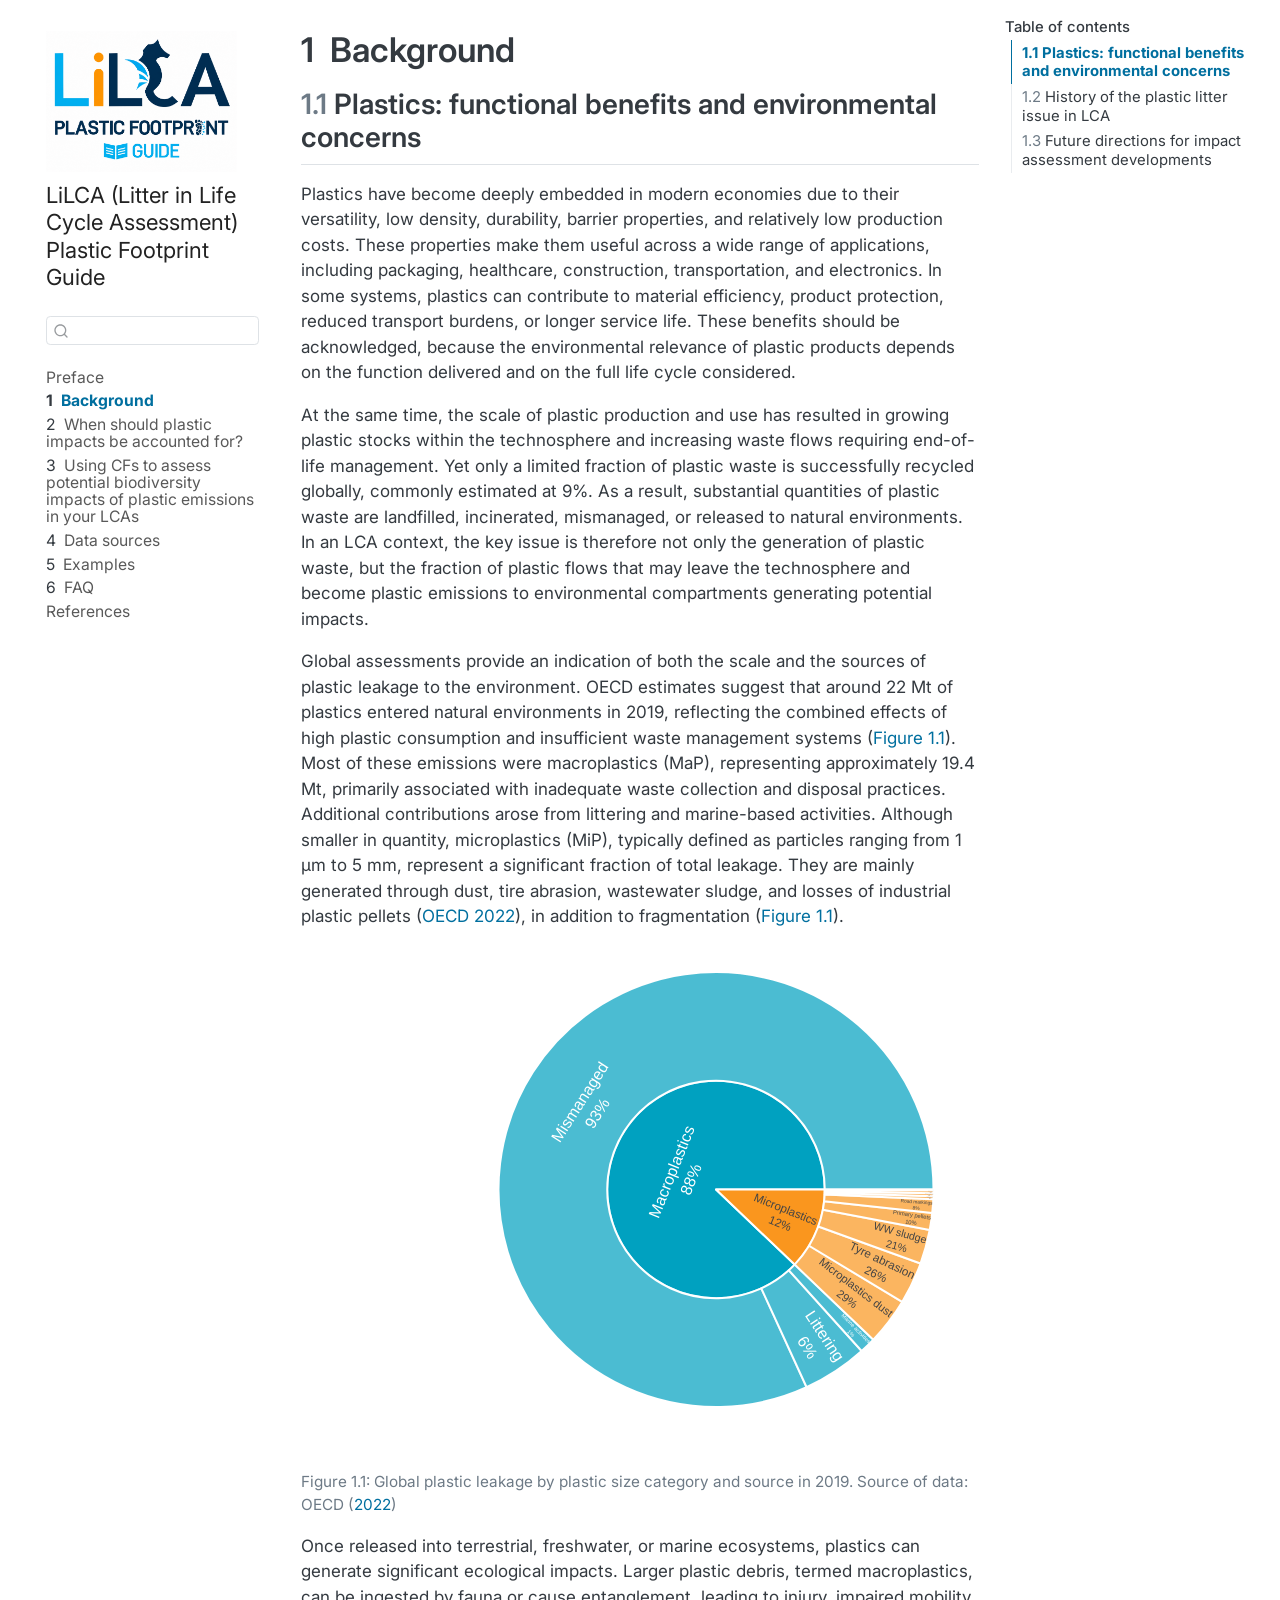
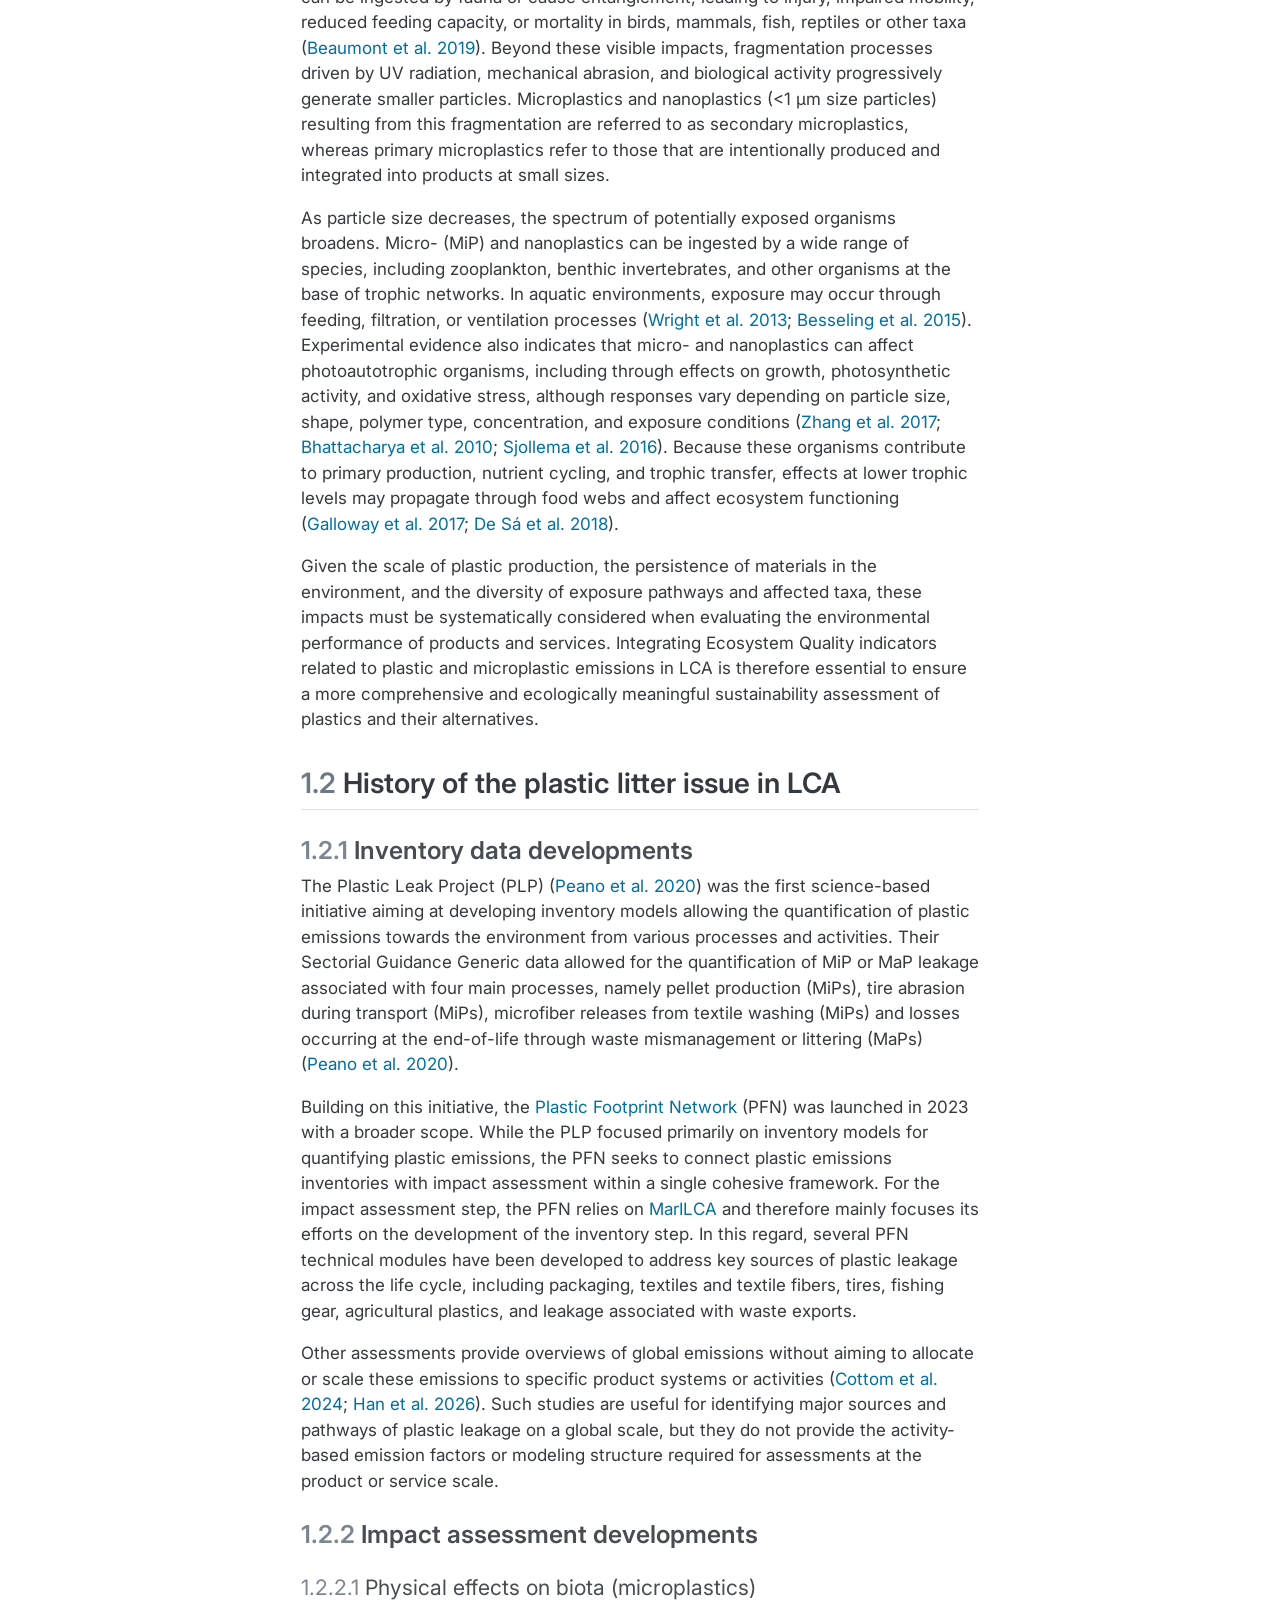
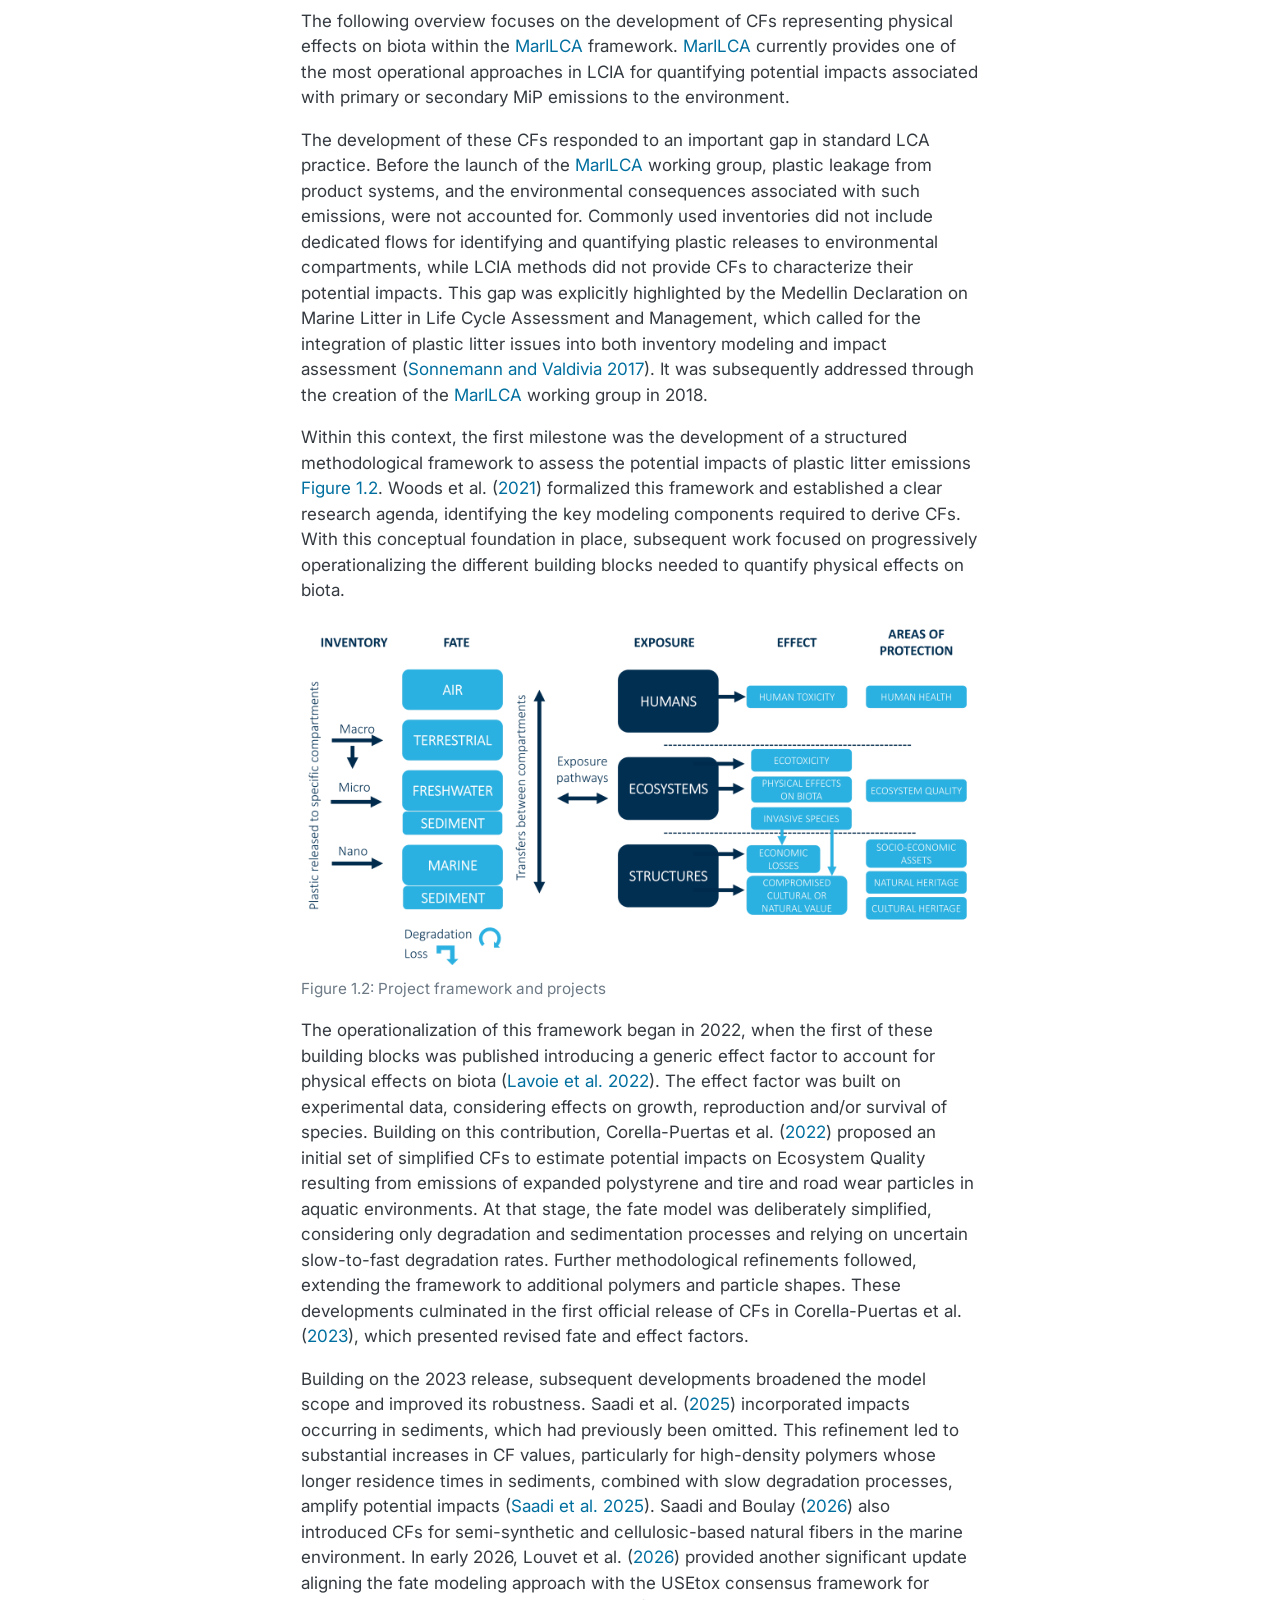
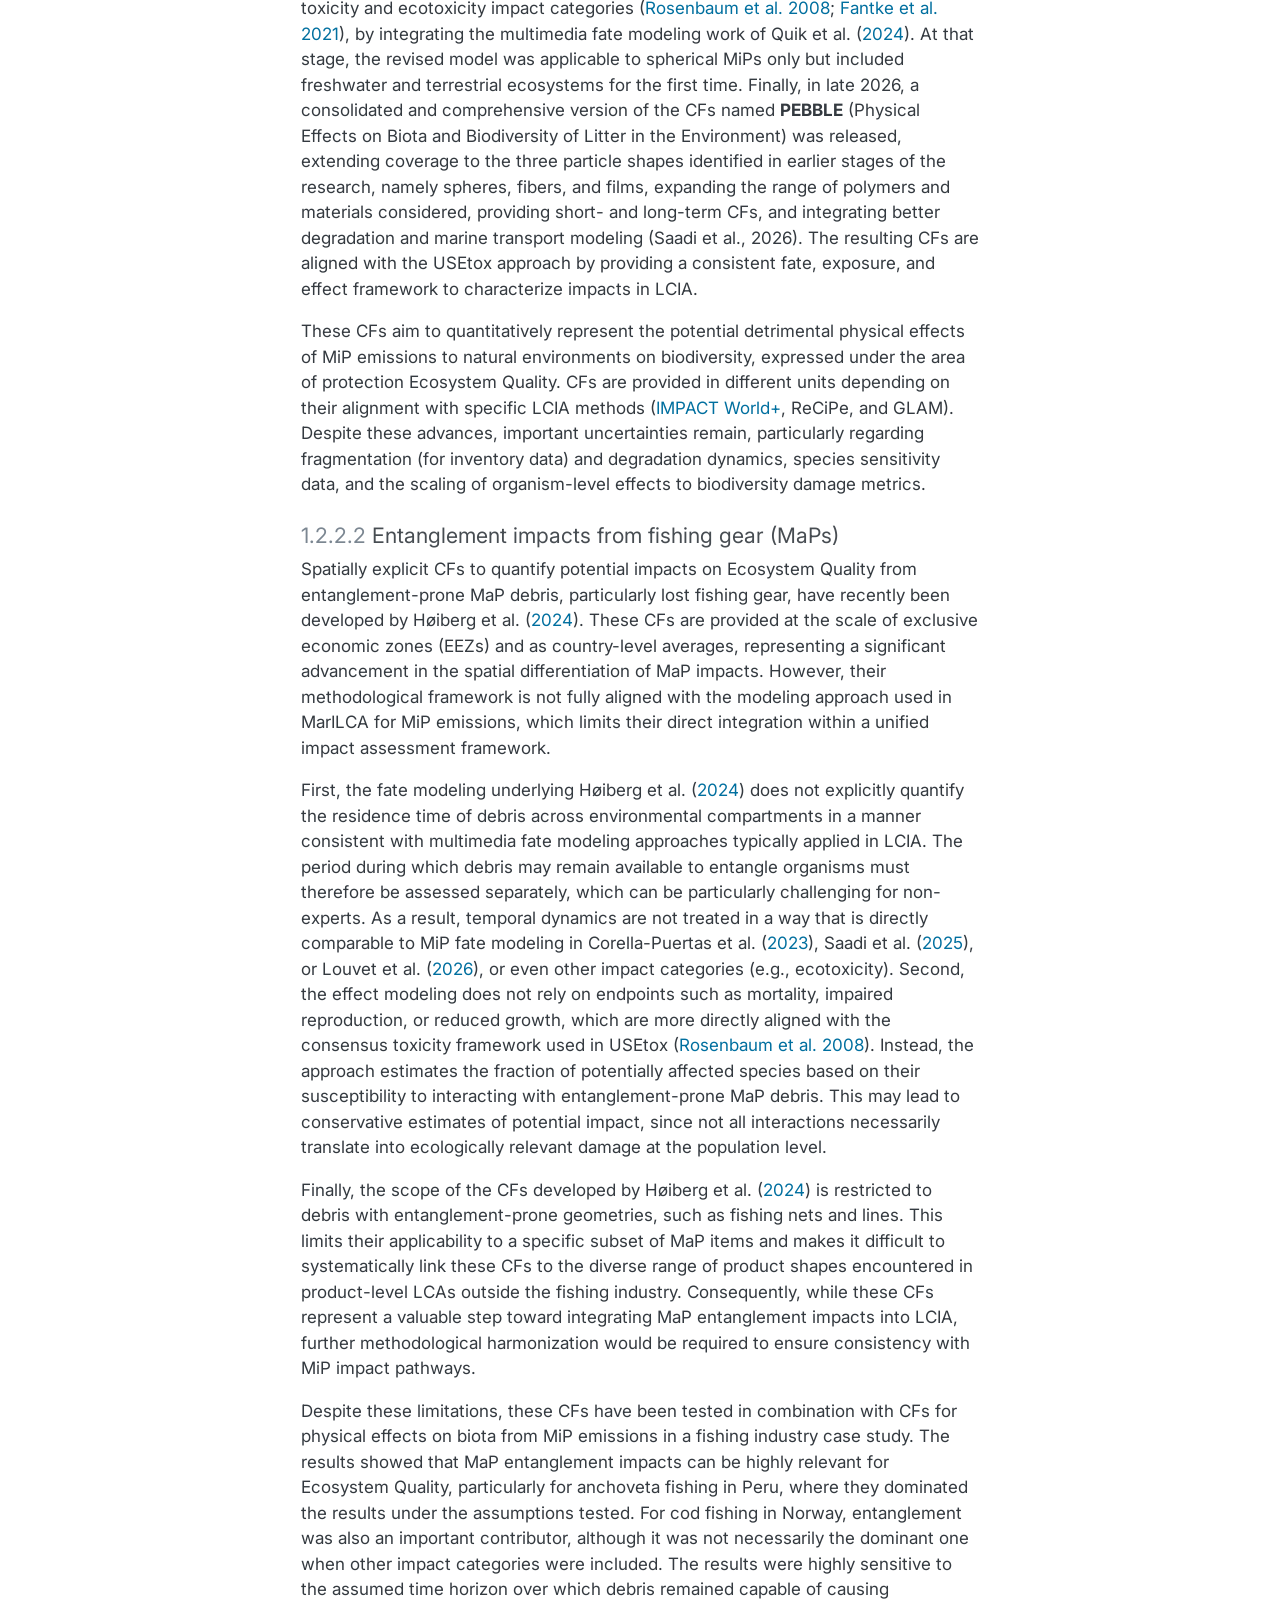
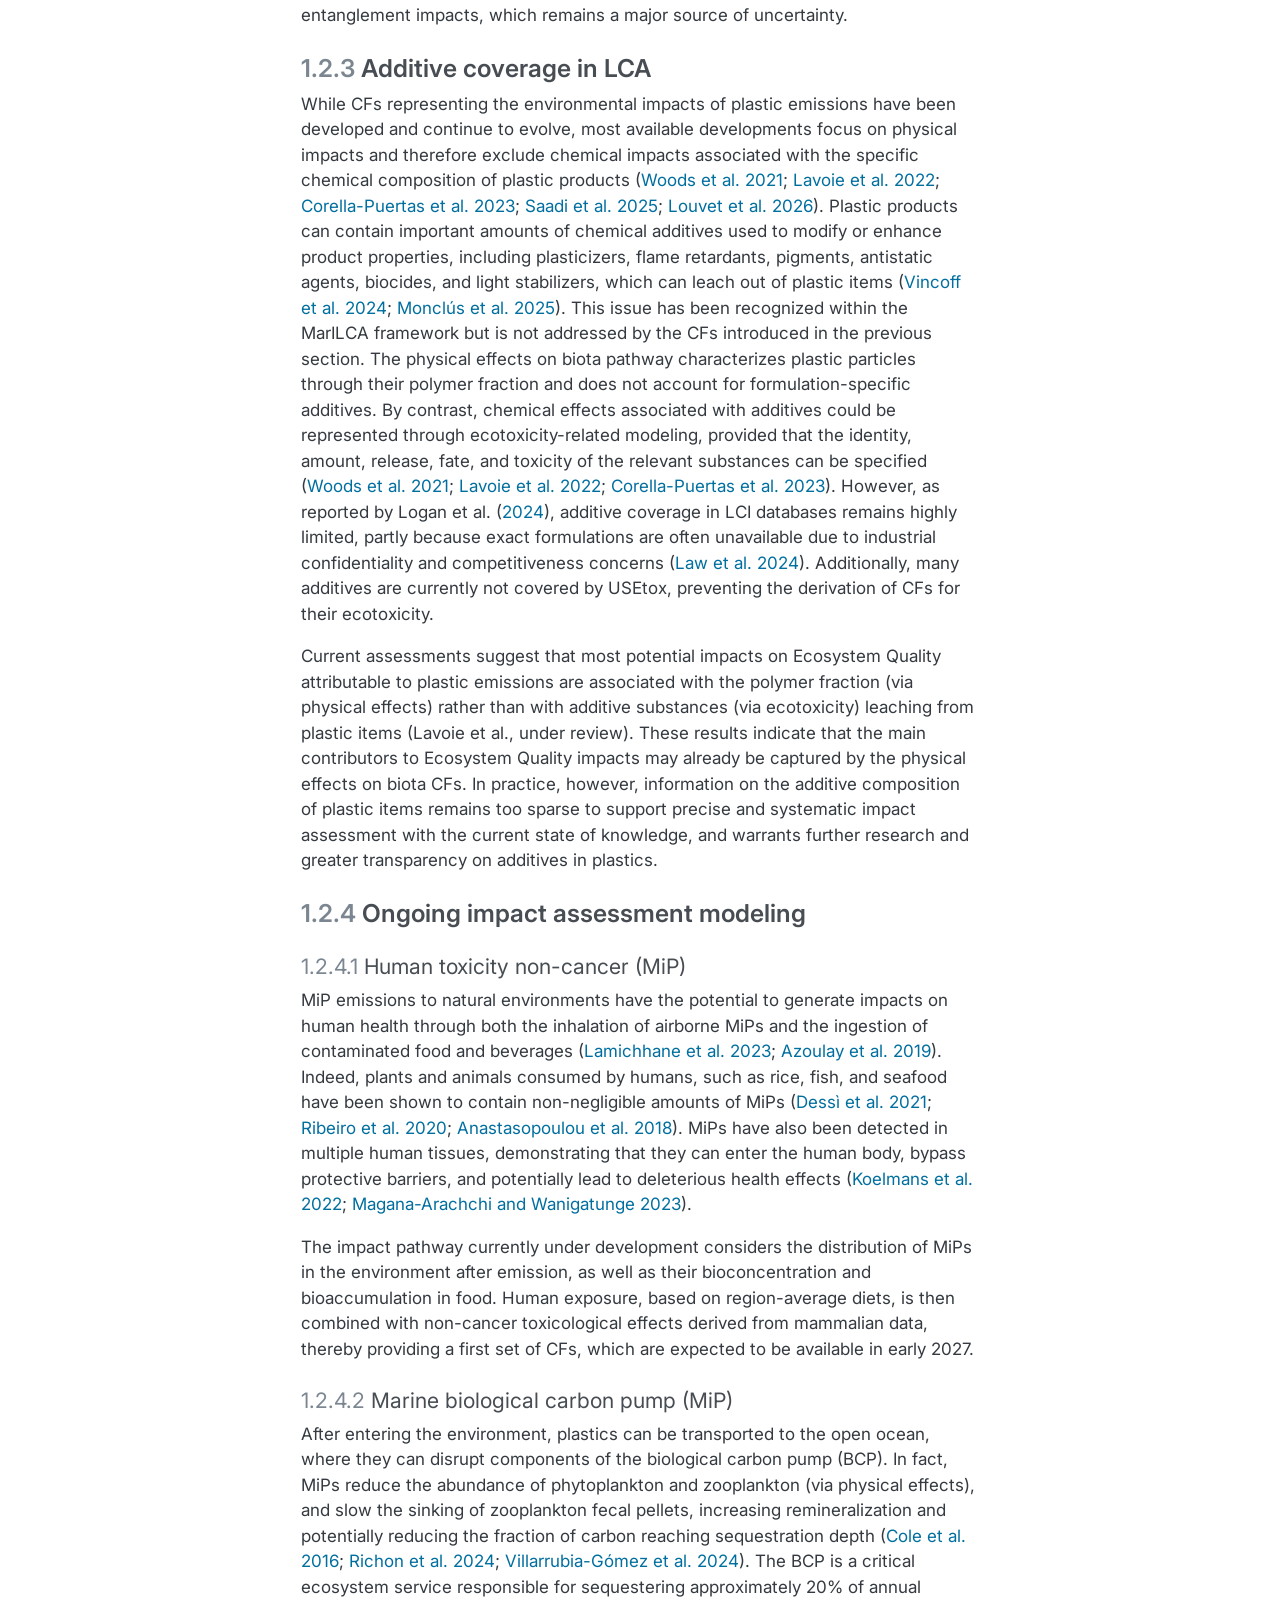
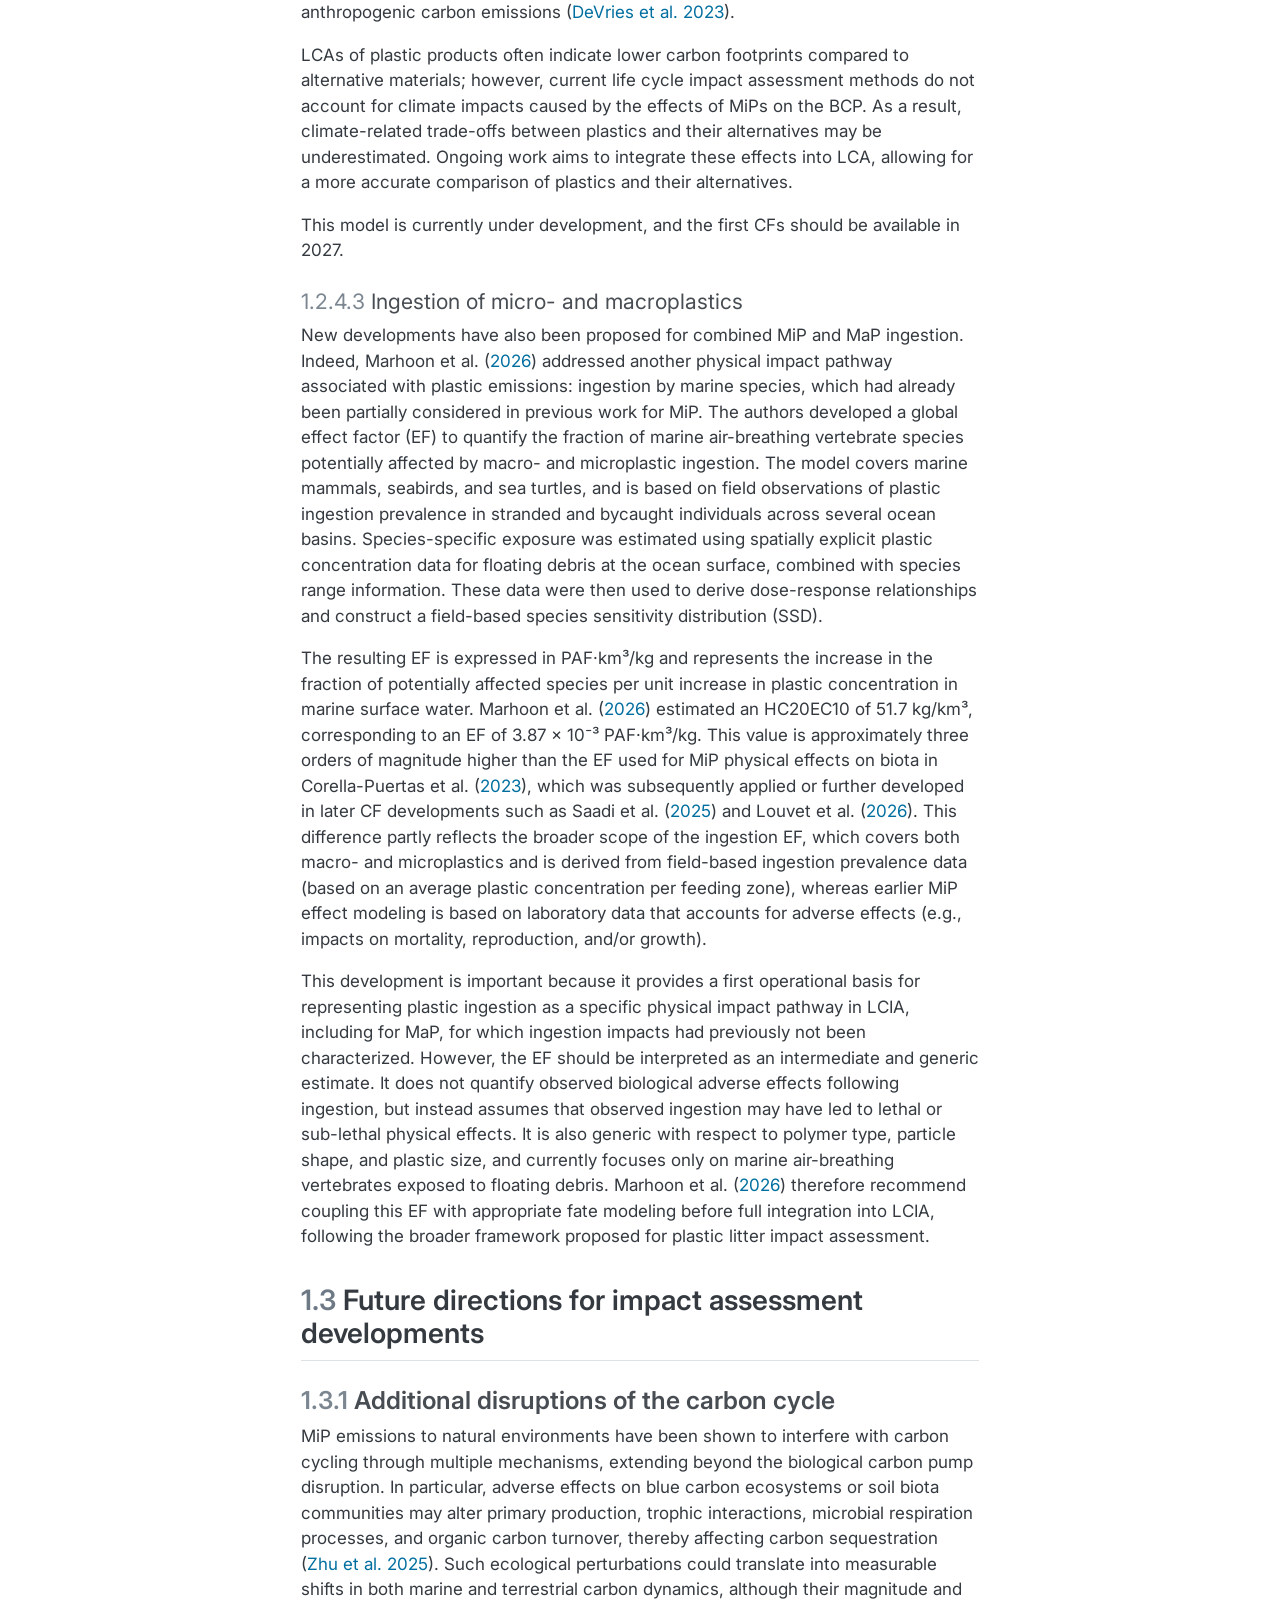
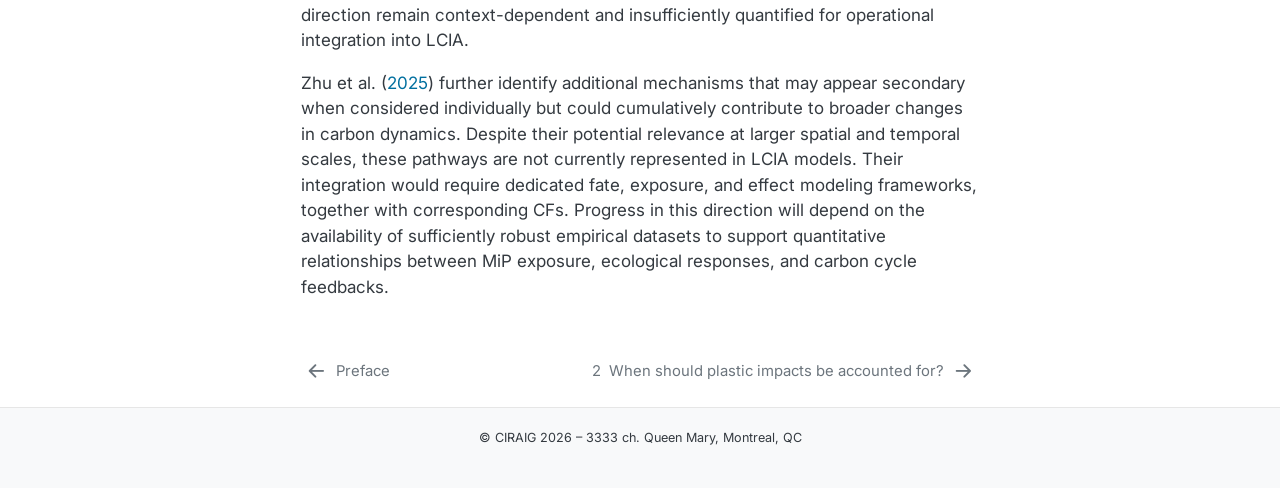
==== docs/01_background.html @ c22d20ef "update backgound section" ====
<!DOCTYPE html>
<html xmlns="http://www.w3.org/1999/xhtml" lang="en" xml:lang="en"><head>

<meta charset="utf-8">
<meta name="generator" content="quarto-1.9.35">

<meta name="viewport" content="width=device-width, initial-scale=1.0, user-scalable=yes">


<title>1&nbsp; Background – LiLCA (Litter in Life Cycle Assessment) Plastic Footprint Guide</title>
<style>
/* Default styles provided by pandoc.
** See https://pandoc.org/MANUAL.html#variables-for-html for config info.
*/
code{white-space: pre-wrap;}
span.smallcaps{font-variant: small-caps;}
div.columns{display: flex; gap: min(4vw, 1.5em);}
div.column{flex: auto; overflow-x: auto;}
div.hanging-indent{margin-left: 1.5em; text-indent: -1.5em;}
ul.task-list{list-style: none;}
ul.task-list li input[type="checkbox"] {
  width: 0.8em;
  margin: 0 0.8em 0.2em -1em; /* quarto-specific, see https://github.com/quarto-dev/quarto-cli/issues/4556 */ 
  vertical-align: middle;
}
/* CSS for citations */
div.csl-bib-body { }
div.csl-entry {
  clear: both;
}
.hanging-indent div.csl-entry {
  margin-left:2em;
  text-indent:-2em;
}
div.csl-left-margin {
  min-width:2em;
  float:left;
}
div.csl-right-inline {
  margin-left:2em;
  padding-left:1em;
}
div.csl-indent {
  margin-left: 2em;
}</style>


<script src="libs/quarto-nav/quarto-nav.js"></script>
<script src="libs/quarto-nav/headroom.min.js"></script>
<script src="libs/clipboard/clipboard.min.js"></script>
<script src="libs/quarto-search/autocomplete.umd.js"></script>
<script src="libs/quarto-search/fuse.min.js"></script>
<script src="libs/quarto-search/quarto-search.js"></script>
<meta name="quarto:offset" content="./">
<link href="./02_physical-effects-on-biota-decision.html" rel="next">
<link href="./index.html" rel="prev">
<script src="libs/quarto-html/quarto.js" type="module"></script>
<script src="libs/quarto-html/tabsets/tabsets.js" type="module"></script>
<script src="libs/quarto-html/popper.min.js"></script>
<script src="libs/quarto-html/tippy.umd.min.js"></script>
<script src="libs/quarto-html/anchor.min.js"></script>
<link href="libs/quarto-html/tippy.css" rel="stylesheet">
<link href="libs/quarto-html/quarto-syntax-highlighting-46f66b053e56abd73bb6e954d61a315b.css" rel="stylesheet" id="quarto-text-highlighting-styles">
<script src="libs/bootstrap/bootstrap.min.js"></script>
<link href="libs/bootstrap/bootstrap-icons.css" rel="stylesheet">
<link href="libs/bootstrap/bootstrap-1c9137b7b1c0320e377730bf2be1742e.min.css" rel="stylesheet" append-hash="true" id="quarto-bootstrap" data-mode="light">
<script src="libs/quarto-contrib/glightbox/glightbox.min.js"></script>
<link href="libs/quarto-contrib/glightbox/glightbox.min.css" rel="stylesheet">
<link href="libs/quarto-contrib/glightbox/lightbox.css" rel="stylesheet">
<script id="quarto-search-options" type="application/json">{
  "location": "sidebar",
  "copy-button": false,
  "collapse-after": 3,
  "panel-placement": "start",
  "type": "textbox",
  "limit": 50,
  "keyboard-shortcut": [
    "f",
    "/",
    "s"
  ],
  "show-item-context": false,
  "language": {
    "search-no-results-text": "No results",
    "search-matching-documents-text": "matching documents",
    "search-copy-link-title": "Copy link to search",
    "search-hide-matches-text": "Hide additional matches",
    "search-more-match-text": "more match in this document",
    "search-more-matches-text": "more matches in this document",
    "search-clear-button-title": "Clear",
    "search-text-placeholder": "",
    "search-detached-cancel-button-title": "Cancel",
    "search-submit-button-title": "Submit",
    "search-label": "Search"
  }
}</script>
<link rel="stylesheet" href="https://fonts.googleapis.com/css2?family=Material+Symbols+Outlined">


<link rel="stylesheet" href="resources/custom_style.css">
</head>

<body class="nav-sidebar floating quarto-light">

<div id="quarto-search-results"></div>
  <header id="quarto-header" class="headroom fixed-top">
  <nav class="quarto-secondary-nav">
    <div class="container-fluid d-flex">
      <button type="button" class="quarto-btn-toggle btn" data-bs-toggle="collapse" role="button" data-bs-target=".quarto-sidebar-collapse-item" aria-controls="quarto-sidebar" aria-expanded="false" aria-label="Toggle sidebar navigation" onclick="if (window.quartoToggleHeadroom) { window.quartoToggleHeadroom(); }">
        <i class="bi bi-layout-text-sidebar-reverse"></i>
      </button>
        <nav class="quarto-page-breadcrumbs" aria-label="breadcrumb"><ol class="breadcrumb"><li class="breadcrumb-item"><a href="./01_background.html"><span class="chapter-number">1</span>&nbsp; <span class="chapter-title">Background</span></a></li></ol></nav>
        <a class="flex-grow-1" role="navigation" data-bs-toggle="collapse" data-bs-target=".quarto-sidebar-collapse-item" aria-controls="quarto-sidebar" aria-expanded="false" aria-label="Toggle sidebar navigation" onclick="if (window.quartoToggleHeadroom) { window.quartoToggleHeadroom(); }">      
        </a>
      <button type="button" class="btn quarto-search-button" aria-label="Search" onclick="window.quartoOpenSearch();">
        <i class="bi bi-search"></i>
      </button>
    </div>
  </nav>
</header>
<!-- content -->
<div id="quarto-content" class="quarto-container page-columns page-rows-contents page-layout-article">
<!-- sidebar -->
  <nav id="quarto-sidebar" class="sidebar collapse collapse-horizontal quarto-sidebar-collapse-item sidebar-navigation floating overflow-auto">
    <div class="pt-lg-2 mt-2 text-left sidebar-header sidebar-header-stacked">
      <a href="./index.html" class="sidebar-logo-link">
      <img src="././resources/figures/lilca_logo_guide.png" alt="" class="sidebar-logo light-content py-0 d-lg-inline d-none">
      <img src="././resources/figures/lilca_logo_guide.png" alt="" class="sidebar-logo dark-content py-0 d-lg-inline d-none">
      </a>
    <div class="sidebar-title mb-0 py-0">
      <a href="./">LiLCA (Litter in Life Cycle Assessment) Plastic Footprint Guide</a> 
    </div>
      </div>
        <div class="mt-2 flex-shrink-0 align-items-center">
        <div class="sidebar-search">
        <div id="quarto-search" class="" title="Search"></div>
        </div>
        </div>
    <div class="sidebar-menu-container"> 
    <ul class="list-unstyled mt-1">
        <li class="sidebar-item">
  <div class="sidebar-item-container"> 
  <a href="./index.html" class="sidebar-item-text sidebar-link">
 <span class="menu-text">Preface</span></a>
  </div>
</li>
        <li class="sidebar-item">
  <div class="sidebar-item-container"> 
  <a href="./01_background.html" class="sidebar-item-text sidebar-link active">
 <span class="menu-text"><span class="chapter-number">1</span>&nbsp; <span class="chapter-title">Background</span></span></a>
  </div>
</li>
        <li class="sidebar-item">
  <div class="sidebar-item-container"> 
  <a href="./02_physical-effects-on-biota-decision.html" class="sidebar-item-text sidebar-link">
 <span class="menu-text"><span class="chapter-number">2</span>&nbsp; <span class="chapter-title">When should plastic impacts be accounted for?</span></span></a>
  </div>
</li>
        <li class="sidebar-item">
  <div class="sidebar-item-container"> 
  <a href="./03_applying-cfs-in-lca.html" class="sidebar-item-text sidebar-link">
 <span class="menu-text"><span class="chapter-number">3</span>&nbsp; <span class="chapter-title">Using CFs to assess potential biodiversity impacts of plastic emissions in your LCAs</span></span></a>
  </div>
</li>
        <li class="sidebar-item">
  <div class="sidebar-item-container"> 
  <a href="./04_data_sources.html" class="sidebar-item-text sidebar-link">
 <span class="menu-text"><span class="chapter-number">4</span>&nbsp; <span class="chapter-title">Data sources</span></span></a>
  </div>
</li>
        <li class="sidebar-item">
  <div class="sidebar-item-container"> 
  <a href="./05_examples.html" class="sidebar-item-text sidebar-link">
 <span class="menu-text"><span class="chapter-number">5</span>&nbsp; <span class="chapter-title">Examples</span></span></a>
  </div>
</li>
        <li class="sidebar-item">
  <div class="sidebar-item-container"> 
  <a href="./06_faq.html" class="sidebar-item-text sidebar-link">
 <span class="menu-text"><span class="chapter-number">6</span>&nbsp; <span class="chapter-title">FAQ</span></span></a>
  </div>
</li>
        <li class="sidebar-item">
  <div class="sidebar-item-container"> 
  <a href="./references.html" class="sidebar-item-text sidebar-link">
 <span class="menu-text">References</span></a>
  </div>
</li>
    </ul>
    </div>
</nav>
<div id="quarto-sidebar-glass" class="quarto-sidebar-collapse-item" data-bs-toggle="collapse" data-bs-target=".quarto-sidebar-collapse-item"></div>
<!-- margin-sidebar -->
    <div id="quarto-margin-sidebar" class="sidebar margin-sidebar">
        <nav id="TOC" role="doc-toc" class="toc-active">
    <h2 id="toc-title">Table of contents</h2>
   
  <ul>
  <li><a href="#plastics-functional-benefits-and-environmental-concerns" id="toc-plastics-functional-benefits-and-environmental-concerns" class="nav-link active" data-scroll-target="#plastics-functional-benefits-and-environmental-concerns"><span class="header-section-number">1.1</span> Plastics: functional benefits and environmental concerns</a></li>
  <li><a href="#history-of-the-plastic-litter-issue-in-lca" id="toc-history-of-the-plastic-litter-issue-in-lca" class="nav-link" data-scroll-target="#history-of-the-plastic-litter-issue-in-lca"><span class="header-section-number">1.2</span> History of the plastic litter issue in LCA</a>
  <ul>
  <li><a href="#inventory-data-developments" id="toc-inventory-data-developments" class="nav-link" data-scroll-target="#inventory-data-developments"><span class="header-section-number">1.2.1</span> Inventory data developments</a></li>
  <li><a href="#impact-assessment-developments" id="toc-impact-assessment-developments" class="nav-link" data-scroll-target="#impact-assessment-developments"><span class="header-section-number">1.2.2</span> Impact assessment developments</a>
  <ul>
  <li><a href="#physical-effects-on-biota-microplastics" id="toc-physical-effects-on-biota-microplastics" class="nav-link" data-scroll-target="#physical-effects-on-biota-microplastics"><span class="header-section-number">1.2.2.1</span> Physical effects on biota (microplastics)</a></li>
  <li><a href="#entanglement-impacts-from-fishing-gear-maps" id="toc-entanglement-impacts-from-fishing-gear-maps" class="nav-link" data-scroll-target="#entanglement-impacts-from-fishing-gear-maps"><span class="header-section-number">1.2.2.2</span> Entanglement impacts from fishing gear (MaPs)</a></li>
  </ul></li>
  <li><a href="#sec-additive-coverage" id="toc-sec-additive-coverage" class="nav-link" data-scroll-target="#sec-additive-coverage"><span class="header-section-number">1.2.3</span> Additive coverage in LCA</a></li>
  <li><a href="#ongoing-impact-assessment-modeling" id="toc-ongoing-impact-assessment-modeling" class="nav-link" data-scroll-target="#ongoing-impact-assessment-modeling"><span class="header-section-number">1.2.4</span> Ongoing impact assessment modeling</a>
  <ul>
  <li><a href="#human-toxicity-non-cancer-mip" id="toc-human-toxicity-non-cancer-mip" class="nav-link" data-scroll-target="#human-toxicity-non-cancer-mip"><span class="header-section-number">1.2.4.1</span> Human toxicity non-cancer (MiP)</a></li>
  <li><a href="#sec-marine-carbon-pump" id="toc-sec-marine-carbon-pump" class="nav-link" data-scroll-target="#sec-marine-carbon-pump"><span class="header-section-number">1.2.4.2</span> Marine biological carbon pump (MiP)</a></li>
  <li><a href="#ingestion-of-micro--and-macroplastics" id="toc-ingestion-of-micro--and-macroplastics" class="nav-link" data-scroll-target="#ingestion-of-micro--and-macroplastics"><span class="header-section-number">1.2.4.3</span> Ingestion of micro- and macroplastics</a></li>
  </ul></li>
  </ul></li>
  <li><a href="#future-directions-for-impact-assessment-developments" id="toc-future-directions-for-impact-assessment-developments" class="nav-link" data-scroll-target="#future-directions-for-impact-assessment-developments"><span class="header-section-number">1.3</span> Future directions for impact assessment developments</a>
  <ul>
  <li><a href="#additional-disruptions-of-the-carbon-cycle" id="toc-additional-disruptions-of-the-carbon-cycle" class="nav-link" data-scroll-target="#additional-disruptions-of-the-carbon-cycle"><span class="header-section-number">1.3.1</span> Additional disruptions of the carbon cycle</a></li>
  </ul></li>
  </ul>
</nav>
    </div>
<!-- main -->
<main class="content" id="quarto-document-content">

<header id="title-block-header" class="quarto-title-block default">
<div class="quarto-title">
<h1 class="title"><span id="sec-background-main" class="quarto-section-identifier"><span class="chapter-number">1</span>&nbsp; <span class="chapter-title">Background</span></span></h1>
</div>



<div class="quarto-title-meta">

    
  
    
  </div>
  


</header>


<section id="plastics-functional-benefits-and-environmental-concerns" class="level2" data-number="1.1">
<h2 data-number="1.1" class="anchored" data-anchor-id="plastics-functional-benefits-and-environmental-concerns"><span class="header-section-number">1.1</span> Plastics: functional benefits and environmental concerns</h2>
<p>Plastics have become deeply embedded in modern economies due to their versatility, low density, durability, barrier properties, and relatively low production costs. These properties make them useful across a wide range of applications, including packaging, healthcare, construction, transportation, and electronics. In some systems, plastics can contribute to material efficiency, product protection, reduced transport burdens, or longer service life. These benefits should be acknowledged, because the environmental relevance of plastic products depends on the function delivered and on the full life cycle considered.</p>
<p>At the same time, the scale of plastic production and use has resulted in growing plastic stocks within the technosphere and increasing waste flows requiring end-of-life management. Yet only a limited fraction of plastic waste is successfully recycled globally, commonly estimated at 9%. As a result, substantial quantities of plastic waste are landfilled, incinerated, mismanaged, or released to natural environments. In an LCA context, the key issue is therefore not only the generation of plastic waste, but the fraction of plastic flows that may leave the technosphere and become plastic emissions to environmental compartments generating potential impacts.</p>
<p>Global assessments provide an indication of both the scale and the sources of plastic leakage to the environment. OECD estimates suggest that around 22 Mt of plastics entered natural environments in 2019, reflecting the combined effects of high plastic consumption and insufficient waste management systems (<a href="#fig-global-plas-leakage" class="quarto-xref">Figure&nbsp;<span>1.1</span></a>). Most of these emissions were macroplastics (MaP), representing approximately 19.4 Mt, primarily associated with inadequate waste collection and disposal practices. Additional contributions arose from littering and marine-based activities. Although smaller in quantity, microplastics (MiP), typically defined as particles ranging from 1 µm to 5 mm, represent a significant fraction of total leakage. They are mainly generated through dust, tire abrasion, wastewater sludge, and losses of industrial plastic pellets <span class="citation" data-cites="oecd2022">(<a href="references.html#ref-oecd2022" role="doc-biblioref">OECD 2022</a>)</span>, in addition to fragmentation (<a href="#fig-global-plas-leakage" class="quarto-xref">Figure&nbsp;<span>1.1</span></a>).</p>
<div id="fig-global-plas-leakage" class="quarto-float quarto-figure quarto-figure-center anchored">
<figure class="quarto-float quarto-float-fig figure">
<div aria-describedby="fig-global-plas-leakage-caption-0ceaefa1-69ba-4598-a22c-09a6ac19f8ca">
<iframe width="780" height="500" src="./figures/global_leakage_macro_microplastics_2019.html" title="Global plastic leakage by plastic size category and source in 2019. Source of data: OECD (2022)">
</iframe>
</div>
<figcaption class="quarto-float-caption-bottom quarto-float-caption quarto-float-fig" id="fig-global-plas-leakage-caption-0ceaefa1-69ba-4598-a22c-09a6ac19f8ca">
Figure&nbsp;1.1: Global plastic leakage by plastic size category and source in 2019. Source of data: <span class="citation" data-cites="oecd2022">OECD (<a href="references.html#ref-oecd2022" role="doc-biblioref">2022</a>)</span>
</figcaption>
</figure>
</div>
<p>Once released into terrestrial, freshwater, or marine ecosystems, plastics can generate significant ecological impacts. Larger plastic debris, termed macroplastics, can be ingested by fauna or cause entanglement, leading to injury, impaired mobility, reduced feeding capacity, or mortality in birds, mammals, fish, reptiles or other taxa <span class="citation" data-cites="beaumont2019">(<a href="references.html#ref-beaumont2019" role="doc-biblioref">Beaumont et al. 2019</a>)</span>. Beyond these visible impacts, fragmentation processes driven by UV radiation, mechanical abrasion, and biological activity progressively generate smaller particles. Microplastics and nanoplastics (&lt;1 µm size particles) resulting from this fragmentation are referred to as secondary microplastics, whereas primary microplastics refer to those that are intentionally produced and integrated into products at small sizes.</p>
<p>As particle size decreases, the spectrum of potentially exposed organisms broadens. Micro- (MiP) and nanoplastics can be ingested by a wide range of species, including zooplankton, benthic invertebrates, and other organisms at the base of trophic networks. In aquatic environments, exposure may occur through feeding, filtration, or ventilation processes <span class="citation" data-cites="wright2013 besseling2015">(<a href="references.html#ref-wright2013" role="doc-biblioref">Wright et al. 2013</a>; <a href="references.html#ref-besseling2015" role="doc-biblioref">Besseling et al. 2015</a>)</span>. Experimental evidence also indicates that micro- and nanoplastics can affect photoautotrophic organisms, including through effects on growth, photosynthetic activity, and oxidative stress, although responses vary depending on particle size, shape, polymer type, concentration, and exposure conditions <span class="citation" data-cites="zhang2017 bhattacharya2010 sjollema2016">(<a href="references.html#ref-zhang2017" role="doc-biblioref">Zhang et al. 2017</a>; <a href="references.html#ref-bhattacharya2010" role="doc-biblioref">Bhattacharya et al. 2010</a>; <a href="references.html#ref-sjollema2016" role="doc-biblioref">Sjollema et al. 2016</a>)</span>. Because these organisms contribute to primary production, nutrient cycling, and trophic transfer, effects at lower trophic levels may propagate through food webs and affect ecosystem functioning <span class="citation" data-cites="galloway2017 desá2018">(<a href="references.html#ref-galloway2017" role="doc-biblioref">Galloway et al. 2017</a>; <a href="references.html#ref-desá2018" role="doc-biblioref">De Sá et al. 2018</a>)</span>.</p>
<p>Given the scale of plastic production, the persistence of materials in the environment, and the diversity of exposure pathways and affected taxa, these impacts must be systematically considered when evaluating the environmental performance of products and services. Integrating Ecosystem Quality indicators related to plastic and microplastic emissions in LCA is therefore essential to ensure a more comprehensive and ecologically meaningful sustainability assessment of plastics and their alternatives.</p>
</section>
<section id="history-of-the-plastic-litter-issue-in-lca" class="level2" data-number="1.2">
<h2 data-number="1.2" class="anchored" data-anchor-id="history-of-the-plastic-litter-issue-in-lca"><span class="header-section-number">1.2</span> History of the plastic litter issue in LCA</h2>
<section id="inventory-data-developments" class="level3" data-number="1.2.1">
<h3 data-number="1.2.1" class="anchored" data-anchor-id="inventory-data-developments"><span class="header-section-number">1.2.1</span> Inventory data developments</h3>
<p>The Plastic Leak Project (PLP) <span class="citation" data-cites="peano2020">(<a href="references.html#ref-peano2020" role="doc-biblioref">Peano et al. 2020</a>)</span> was the first science-based initiative aiming at developing inventory models allowing the quantification of plastic emissions towards the environment from various processes and activities. Their Sectorial Guidance Generic data allowed for the quantification of MiP or MaP leakage associated with four main processes, namely pellet production (MiPs), tire abrasion during transport (MiPs), microfiber releases from textile washing (MiPs) and losses occurring at the end-of-life through waste mismanagement or littering (MaPs) <span class="citation" data-cites="peano2020">(<a href="references.html#ref-peano2020" role="doc-biblioref">Peano et al. 2020</a>)</span>.</p>
<p>Building on this initiative, the <a href="https://www.plasticfootprint.earth/">Plastic Footprint Network</a> (PFN) was launched in 2023 with a broader scope. While the PLP focused primarily on inventory models for quantifying plastic emissions, the PFN seeks to connect plastic emissions inventories with impact assessment within a single cohesive framework. For the impact assessment step, the PFN relies on <a href="https://marilca.org/">MarILCA</a> and therefore mainly focuses its efforts on the development of the inventory step. In this regard, several PFN technical modules have been developed to address key sources of plastic leakage across the life cycle, including packaging, textiles and textile fibers, tires, fishing gear, agricultural plastics, and leakage associated with waste exports.</p>
<p>Other assessments provide overviews of global emissions without aiming to allocate or scale these emissions to specific product systems or activities <span class="citation" data-cites="cottom2024 han2026">(<a href="references.html#ref-cottom2024" role="doc-biblioref">Cottom et al. 2024</a>; <a href="references.html#ref-han2026" role="doc-biblioref">Han et al. 2026</a>)</span>. Such studies are useful for identifying major sources and pathways of plastic leakage on a global scale, but they do not provide the activity-based emission factors or modeling structure required for assessments at the product or service scale.</p>
</section>
<section id="impact-assessment-developments" class="level3" data-number="1.2.2">
<h3 data-number="1.2.2" class="anchored" data-anchor-id="impact-assessment-developments"><span class="header-section-number">1.2.2</span> Impact assessment developments</h3>
<section id="physical-effects-on-biota-microplastics" class="level4" data-number="1.2.2.1">
<h4 data-number="1.2.2.1" class="anchored" data-anchor-id="physical-effects-on-biota-microplastics"><span class="header-section-number">1.2.2.1</span> Physical effects on biota (microplastics)</h4>
<p>The following overview focuses on the development of CFs representing physical effects on biota within the <a href="https://marilca.org/">MarILCA</a> framework. <a href="https://marilca.org/">MarILCA</a> currently provides one of the most operational approaches in LCIA for quantifying potential impacts associated with primary or secondary MiP emissions to the environment.</p>
<p>The development of these CFs responded to an important gap in standard LCA practice. Before the launch of the <a href="https://marilca.org/">MarILCA</a> working group, plastic leakage from product systems, and the environmental consequences associated with such emissions, were not accounted for. Commonly used inventories did not include dedicated flows for identifying and quantifying plastic releases to environmental compartments, while LCIA methods did not provide CFs to characterize their potential impacts. This gap was explicitly highlighted by the Medellin Declaration on Marine Litter in Life Cycle Assessment and Management, which called for the integration of plastic litter issues into both inventory modeling and impact assessment <span class="citation" data-cites="sonnemann2017">(<a href="references.html#ref-sonnemann2017" role="doc-biblioref">Sonnemann and Valdivia 2017</a>)</span>. It was subsequently addressed through the creation of the <a href="https://marilca.org/">MarILCA</a> working group in 2018.</p>
<p>Within this context, the first milestone was the development of a structured methodological framework to assess the potential impacts of plastic litter emissions <a href="#fig-marilca-framework" class="quarto-xref">Figure&nbsp;<span>1.2</span></a>. <span class="citation" data-cites="woods2021">Woods et al. (<a href="references.html#ref-woods2021" role="doc-biblioref">2021</a>)</span> formalized this framework and established a clear research agenda, identifying the key modeling components required to derive CFs. With this conceptual foundation in place, subsequent work focused on progressively operationalizing the different building blocks needed to quantify physical effects on biota.</p>
<div id="fig-marilca-framework" class="quarto-float quarto-figure quarto-figure-center anchored" alt="Project framework and projects">
<figure class="quarto-float quarto-float-fig figure">
<div aria-describedby="fig-marilca-framework-caption-0ceaefa1-69ba-4598-a22c-09a6ac19f8ca">
<a href="resources/figures\marilca framework.png" class="lightbox" data-gallery="quarto-lightbox-gallery-1" title="Figure&nbsp;1.2: Project framework and projects"><img src="resources/figures\marilca framework.png" class="img-fluid figure-img" alt="Project framework and projects"></a>
</div>
<figcaption class="quarto-float-caption-bottom quarto-float-caption quarto-float-fig" id="fig-marilca-framework-caption-0ceaefa1-69ba-4598-a22c-09a6ac19f8ca">
Figure&nbsp;1.2: Project framework and projects
</figcaption>
</figure>
</div>
<p>The operationalization of this framework began in 2022, when the first of these building blocks was published introducing a generic effect factor to account for physical effects on biota <span class="citation" data-cites="lavoie2022">(<a href="references.html#ref-lavoie2022" role="doc-biblioref">Lavoie et al. 2022</a>)</span>. The effect factor was built on experimental data, considering effects on growth, reproduction and/or survival of species. Building on this contribution, <span class="citation" data-cites="corella-puertas2022">Corella-Puertas et al. (<a href="references.html#ref-corella-puertas2022" role="doc-biblioref">2022</a>)</span> proposed an initial set of simplified CFs to estimate potential impacts on Ecosystem Quality resulting from emissions of expanded polystyrene and tire and road wear particles in aquatic environments. At that stage, the fate model was deliberately simplified, considering only degradation and sedimentation processes and relying on uncertain slow-to-fast degradation rates. Further methodological refinements followed, extending the framework to additional polymers and particle shapes. These developments culminated in the first official release of CFs in <span class="citation" data-cites="corella-puertas2023">Corella-Puertas et al. (<a href="references.html#ref-corella-puertas2023" role="doc-biblioref">2023</a>)</span>, which presented revised fate and effect factors.</p>
<p>Building on the 2023 release, subsequent developments broadened the model scope and improved its robustness. <span class="citation" data-cites="saadi2025">Saadi et al. (<a href="references.html#ref-saadi2025" role="doc-biblioref">2025</a>)</span> incorporated impacts occurring in sediments, which had previously been omitted. This refinement led to substantial increases in CF values, particularly for high-density polymers whose longer residence times in sediments, combined with slow degradation processes, amplify potential impacts <span class="citation" data-cites="saadi2025">(<a href="references.html#ref-saadi2025" role="doc-biblioref">Saadi et al. 2025</a>)</span>. <span class="citation" data-cites="saadi2026">Saadi and Boulay (<a href="references.html#ref-saadi2026" role="doc-biblioref">2026</a>)</span> also introduced CFs for semi-synthetic and cellulosic-based natural fibers in the marine environment. In early 2026, <span class="citation" data-cites="louvet2026">Louvet et al. (<a href="references.html#ref-louvet2026" role="doc-biblioref">2026</a>)</span> provided another significant update aligning the fate modeling approach with the USEtox consensus framework for toxicity and ecotoxicity impact categories <span class="citation" data-cites="rosenbaum2008 fantke2021">(<a href="references.html#ref-rosenbaum2008" role="doc-biblioref">Rosenbaum et al. 2008</a>; <a href="references.html#ref-fantke2021" role="doc-biblioref">Fantke et al. 2021</a>)</span>, by integrating the multimedia fate modeling work of <span class="citation" data-cites="quik2024">Quik et al. (<a href="references.html#ref-quik2024" role="doc-biblioref">2024</a>)</span>. At that stage, the revised model was applicable to spherical MiPs only but included freshwater and terrestrial ecosystems for the first time. Finally, in late 2026, a consolidated and comprehensive version of the CFs named <strong>PEBBLE</strong> (Physical Effects on Biota and Biodiversity of Litter in the Environment) was released, extending coverage to the three particle shapes identified in earlier stages of the research, namely spheres, fibers, and films, expanding the range of polymers and materials considered, providing short- and long-term CFs, and integrating better degradation and marine transport modeling (Saadi et al., 2026). The resulting CFs are aligned with the USEtox approach by providing a consistent fate, exposure, and effect framework to characterize impacts in LCIA.</p>
<p>These CFs aim to quantitatively represent the potential detrimental physical effects of MiP emissions to natural environments on biodiversity, expressed under the area of protection Ecosystem Quality. CFs are provided in different units depending on their alignment with specific LCIA methods (<a href="https://www.impactworldplus.org/">IMPACT World+</a>, ReCiPe, and GLAM). Despite these advances, important uncertainties remain, particularly regarding fragmentation (for inventory data) and degradation dynamics, species sensitivity data, and the scaling of organism-level effects to biodiversity damage metrics.</p>
</section>
<section id="entanglement-impacts-from-fishing-gear-maps" class="level4" data-number="1.2.2.2">
<h4 data-number="1.2.2.2" class="anchored" data-anchor-id="entanglement-impacts-from-fishing-gear-maps"><span class="header-section-number">1.2.2.2</span> Entanglement impacts from fishing gear (MaPs)</h4>
<p>Spatially explicit CFs to quantify potential impacts on Ecosystem Quality from entanglement-prone MaP debris, particularly lost fishing gear, have recently been developed by <span class="citation" data-cites="høiberg2024">Høiberg et al. (<a href="references.html#ref-høiberg2024" role="doc-biblioref">2024</a>)</span>. These CFs are provided at the scale of exclusive economic zones (EEZs) and as country-level averages, representing a significant advancement in the spatial differentiation of MaP impacts. However, their methodological framework is not fully aligned with the modeling approach used in MarILCA for MiP emissions, which limits their direct integration within a unified impact assessment framework.</p>
<p>First, the fate modeling underlying <span class="citation" data-cites="høiberg2024">Høiberg et al. (<a href="references.html#ref-høiberg2024" role="doc-biblioref">2024</a>)</span> does not explicitly quantify the residence time of debris across environmental compartments in a manner consistent with multimedia fate modeling approaches typically applied in LCIA. The period during which debris may remain available to entangle organisms must therefore be assessed separately, which can be particularly challenging for non-experts. As a result, temporal dynamics are not treated in a way that is directly comparable to MiP fate modeling in <span class="citation" data-cites="corella-puertas2023">Corella-Puertas et al. (<a href="references.html#ref-corella-puertas2023" role="doc-biblioref">2023</a>)</span>, <span class="citation" data-cites="saadi2025">Saadi et al. (<a href="references.html#ref-saadi2025" role="doc-biblioref">2025</a>)</span>, or <span class="citation" data-cites="louvet2026">Louvet et al. (<a href="references.html#ref-louvet2026" role="doc-biblioref">2026</a>)</span>, or even other impact categories (e.g., ecotoxicity). Second, the effect modeling does not rely on endpoints such as mortality, impaired reproduction, or reduced growth, which are more directly aligned with the consensus toxicity framework used in USEtox <span class="citation" data-cites="rosenbaum2008">(<a href="references.html#ref-rosenbaum2008" role="doc-biblioref">Rosenbaum et al. 2008</a>)</span>. Instead, the approach estimates the fraction of potentially affected species based on their susceptibility to interacting with entanglement-prone MaP debris. This may lead to conservative estimates of potential impact, since not all interactions necessarily translate into ecologically relevant damage at the population level.</p>
<p>Finally, the scope of the CFs developed by <span class="citation" data-cites="høiberg2024">Høiberg et al. (<a href="references.html#ref-høiberg2024" role="doc-biblioref">2024</a>)</span> is restricted to debris with entanglement-prone geometries, such as fishing nets and lines. This limits their applicability to a specific subset of MaP items and makes it difficult to systematically link these CFs to the diverse range of product shapes encountered in product-level LCAs outside the fishing industry. Consequently, while these CFs represent a valuable step toward integrating MaP entanglement impacts into LCIA, further methodological harmonization would be required to ensure consistency with MiP impact pathways.</p>
<p>Despite these limitations, these CFs have been tested in combination with CFs for physical effects on biota from MiP emissions in a fishing industry case study. The results showed that MaP entanglement impacts can be highly relevant for Ecosystem Quality, particularly for anchoveta fishing in Peru, where they dominated the results under the assumptions tested. For cod fishing in Norway, entanglement was also an important contributor, although it was not necessarily the dominant one when other impact categories were included. The results were highly sensitive to the assumed time horizon over which debris remained capable of causing entanglement impacts, which remains a major source of uncertainty.</p>
</section>
</section>
<section id="sec-additive-coverage" class="level3" data-number="1.2.3">
<h3 data-number="1.2.3" class="anchored" data-anchor-id="sec-additive-coverage"><span class="header-section-number">1.2.3</span> Additive coverage in LCA</h3>
<p>While CFs representing the environmental impacts of plastic emissions have been developed and continue to evolve, most available developments focus on physical impacts and therefore exclude chemical impacts associated with the specific chemical composition of plastic products <span class="citation" data-cites="woods2021 lavoie2022 corella-puertas2023 saadi2025 louvet2026">(<a href="references.html#ref-woods2021" role="doc-biblioref">Woods et al. 2021</a>; <a href="references.html#ref-lavoie2022" role="doc-biblioref">Lavoie et al. 2022</a>; <a href="references.html#ref-corella-puertas2023" role="doc-biblioref">Corella-Puertas et al. 2023</a>; <a href="references.html#ref-saadi2025" role="doc-biblioref">Saadi et al. 2025</a>; <a href="references.html#ref-louvet2026" role="doc-biblioref">Louvet et al. 2026</a>)</span>. Plastic products can contain important amounts of chemical additives used to modify or enhance product properties, including plasticizers, flame retardants, pigments, antistatic agents, biocides, and light stabilizers, which can leach out of plastic items <span class="citation" data-cites="vincoff2024 monclús2025">(<a href="references.html#ref-vincoff2024" role="doc-biblioref">Vincoff et al. 2024</a>; <a href="references.html#ref-monclús2025" role="doc-biblioref">Monclús et al. 2025</a>)</span>. This issue has been recognized within the MarILCA framework but is not addressed by the CFs introduced in the previous section. The physical effects on biota pathway characterizes plastic particles through their polymer fraction and does not account for formulation-specific additives. By contrast, chemical effects associated with additives could be represented through ecotoxicity-related modeling, provided that the identity, amount, release, fate, and toxicity of the relevant substances can be specified <span class="citation" data-cites="woods2021 lavoie2022 corella-puertas2023">(<a href="references.html#ref-woods2021" role="doc-biblioref">Woods et al. 2021</a>; <a href="references.html#ref-lavoie2022" role="doc-biblioref">Lavoie et al. 2022</a>; <a href="references.html#ref-corella-puertas2023" role="doc-biblioref">Corella-Puertas et al. 2023</a>)</span>. However, as reported by <span class="citation" data-cites="logan2024">Logan et al. (<a href="references.html#ref-logan2024" role="doc-biblioref">2024</a>)</span>, additive coverage in LCI databases remains highly limited, partly because exact formulations are often unavailable due to industrial confidentiality and competitiveness concerns <span class="citation" data-cites="law2024">(<a href="references.html#ref-law2024" role="doc-biblioref">Law et al. 2024</a>)</span>. Additionally, many additives are currently not covered by USEtox, preventing the derivation of CFs for their ecotoxicity.</p>
<p>Current assessments suggest that most potential impacts on Ecosystem Quality attributable to plastic emissions are associated with the polymer fraction (via physical effects) rather than with additive substances (via ecotoxicity) leaching from plastic items (Lavoie et al., under review). These results indicate that the main contributors to Ecosystem Quality impacts may already be captured by the physical effects on biota CFs. In practice, however, information on the additive composition of plastic items remains too sparse to support precise and systematic impact assessment with the current state of knowledge, and warrants further research and greater transparency on additives in plastics.</p>
</section>
<section id="ongoing-impact-assessment-modeling" class="level3" data-number="1.2.4">
<h3 data-number="1.2.4" class="anchored" data-anchor-id="ongoing-impact-assessment-modeling"><span class="header-section-number">1.2.4</span> Ongoing impact assessment modeling</h3>
<section id="human-toxicity-non-cancer-mip" class="level4" data-number="1.2.4.1">
<h4 data-number="1.2.4.1" class="anchored" data-anchor-id="human-toxicity-non-cancer-mip"><span class="header-section-number">1.2.4.1</span> Human toxicity non-cancer (MiP)</h4>
<p>MiP emissions to natural environments have the potential to generate impacts on human health through both the inhalation of airborne MiPs and the ingestion of contaminated food and beverages <span class="citation" data-cites="lamichhane2023 azoulay2019">(<a href="references.html#ref-lamichhane2023" role="doc-biblioref">Lamichhane et al. 2023</a>; <a href="references.html#ref-azoulay2019" role="doc-biblioref">Azoulay et al. 2019</a>)</span>. Indeed, plants and animals consumed by humans, such as rice, fish, and seafood have been shown to contain non-negligible amounts of MiPs <span class="citation" data-cites="dessì2021 ribeiro2020 anastasopoulou2018">(<a href="references.html#ref-dessì2021" role="doc-biblioref">Dessì et al. 2021</a>; <a href="references.html#ref-ribeiro2020" role="doc-biblioref">Ribeiro et al. 2020</a>; <a href="references.html#ref-anastasopoulou2018" role="doc-biblioref">Anastasopoulou et al. 2018</a>)</span>. MiPs have also been detected in multiple human tissues, demonstrating that they can enter the human body, bypass protective barriers, and potentially lead to deleterious health effects <span class="citation" data-cites="koelmans2022 magana-arachchi2023">(<a href="references.html#ref-koelmans2022" role="doc-biblioref">Koelmans et al. 2022</a>; <a href="references.html#ref-magana-arachchi2023" role="doc-biblioref">Magana-Arachchi and Wanigatunge 2023</a>)</span>.</p>
<p>The impact pathway currently under development considers the distribution of MiPs in the environment after emission, as well as their bioconcentration and bioaccumulation in food. Human exposure, based on region-average diets, is then combined with non-cancer toxicological effects derived from mammalian data, thereby providing a first set of CFs, which are expected to be available in early 2027.</p>
</section>
<section id="sec-marine-carbon-pump" class="level4" data-number="1.2.4.2">
<h4 data-number="1.2.4.2" class="anchored" data-anchor-id="sec-marine-carbon-pump"><span class="header-section-number">1.2.4.2</span> Marine biological carbon pump (MiP)</h4>
<p>After entering the environment, plastics can be transported to the open ocean, where they can disrupt components of the biological carbon pump (BCP). In fact, MiPs reduce the abundance of phytoplankton and zooplankton (via physical effects), and slow the sinking of zooplankton fecal pellets, increasing remineralization and potentially reducing the fraction of carbon reaching sequestration depth <span class="citation" data-cites="cole2016 richon2024 villarrubia-gómez2024">(<a href="references.html#ref-cole2016" role="doc-biblioref">Cole et al. 2016</a>; <a href="references.html#ref-richon2024" role="doc-biblioref">Richon et al. 2024</a>; <a href="references.html#ref-villarrubia-gómez2024" role="doc-biblioref">Villarrubia-Gómez et al. 2024</a>)</span>. The BCP is a critical ecosystem service responsible for sequestering approximately 20% of annual anthropogenic carbon emissions <span class="citation" data-cites="devries2023">(<a href="references.html#ref-devries2023" role="doc-biblioref">DeVries et al. 2023</a>)</span>.</p>
<p>LCAs of plastic products often indicate lower carbon footprints compared to alternative materials; however, current life cycle impact assessment methods do not account for climate impacts caused by the effects of MiPs on the BCP. As a result, climate-related trade-offs between plastics and their alternatives may be underestimated. Ongoing work aims to integrate these effects into LCA, allowing for a more accurate comparison of plastics and their alternatives.</p>
<p>This model is currently under development, and the first CFs should be available in 2027.</p>
</section>
<section id="ingestion-of-micro--and-macroplastics" class="level4" data-number="1.2.4.3">
<h4 data-number="1.2.4.3" class="anchored" data-anchor-id="ingestion-of-micro--and-macroplastics"><span class="header-section-number">1.2.4.3</span> Ingestion of micro- and macroplastics</h4>
<p>New developments have also been proposed for combined MiP and MaP ingestion. Indeed, <span class="citation" data-cites="marhoon2026">Marhoon et al. (<a href="references.html#ref-marhoon2026" role="doc-biblioref">2026</a>)</span> addressed another physical impact pathway associated with plastic emissions: ingestion by marine species, which had already been partially considered in previous work for MiP. The authors developed a global effect factor (EF) to quantify the fraction of marine air-breathing vertebrate species potentially affected by macro- and microplastic ingestion. The model covers marine mammals, seabirds, and sea turtles, and is based on field observations of plastic ingestion prevalence in stranded and bycaught individuals across several ocean basins. Species-specific exposure was estimated using spatially explicit plastic concentration data for floating debris at the ocean surface, combined with species range information. These data were then used to derive dose-response relationships and construct a field-based species sensitivity distribution (SSD).</p>
<p>The resulting EF is expressed in PAF·km³/kg and represents the increase in the fraction of potentially affected species per unit increase in plastic concentration in marine surface water. <span class="citation" data-cites="marhoon2026">Marhoon et al. (<a href="references.html#ref-marhoon2026" role="doc-biblioref">2026</a>)</span> estimated an HC20EC10 of 51.7 kg/km³, corresponding to an EF of 3.87 × 10⁻³ PAF·km³/kg. This value is approximately three orders of magnitude higher than the EF used for MiP physical effects on biota in <span class="citation" data-cites="corella-puertas2023">Corella-Puertas et al. (<a href="references.html#ref-corella-puertas2023" role="doc-biblioref">2023</a>)</span>, which was subsequently applied or further developed in later CF developments such as <span class="citation" data-cites="saadi2025">Saadi et al. (<a href="references.html#ref-saadi2025" role="doc-biblioref">2025</a>)</span> and <span class="citation" data-cites="louvet2026">Louvet et al. (<a href="references.html#ref-louvet2026" role="doc-biblioref">2026</a>)</span>. This difference partly reflects the broader scope of the ingestion EF, which covers both macro- and microplastics and is derived from field-based ingestion prevalence data (based on an average plastic concentration per feeding zone), whereas earlier MiP effect modeling is based on laboratory data that accounts for adverse effects (e.g., impacts on mortality, reproduction, and/or growth).</p>
<p>This development is important because it provides a first operational basis for representing plastic ingestion as a specific physical impact pathway in LCIA, including for MaP, for which ingestion impacts had previously not been characterized. However, the EF should be interpreted as an intermediate and generic estimate. It does not quantify observed biological adverse effects following ingestion, but instead assumes that observed ingestion may have led to lethal or sub-lethal physical effects. It is also generic with respect to polymer type, particle shape, and plastic size, and currently focuses only on marine air-breathing vertebrates exposed to floating debris. <span class="citation" data-cites="marhoon2026">Marhoon et al. (<a href="references.html#ref-marhoon2026" role="doc-biblioref">2026</a>)</span> therefore recommend coupling this EF with appropriate fate modeling before full integration into LCIA, following the broader framework proposed for plastic litter impact assessment.</p>
</section>
</section>
</section>
<section id="future-directions-for-impact-assessment-developments" class="level2" data-number="1.3">
<h2 data-number="1.3" class="anchored" data-anchor-id="future-directions-for-impact-assessment-developments"><span class="header-section-number">1.3</span> Future directions for impact assessment developments</h2>
<section id="additional-disruptions-of-the-carbon-cycle" class="level3" data-number="1.3.1">
<h3 data-number="1.3.1" class="anchored" data-anchor-id="additional-disruptions-of-the-carbon-cycle"><span class="header-section-number">1.3.1</span> Additional disruptions of the carbon cycle</h3>
<p>MiP emissions to natural environments have been shown to interfere with carbon cycling through multiple mechanisms, extending beyond the biological carbon pump disruption. In particular, adverse effects on blue carbon ecosystems or soil biota communities may alter primary production, trophic interactions, microbial respiration processes, and organic carbon turnover, thereby affecting carbon sequestration <span class="citation" data-cites="zhu2025">(<a href="references.html#ref-zhu2025" role="doc-biblioref">Zhu et al. 2025</a>)</span>. Such ecological perturbations could translate into measurable shifts in both marine and terrestrial carbon dynamics, although their magnitude and direction remain context-dependent and insufficiently quantified for operational integration into LCIA.</p>
<p><span class="citation" data-cites="zhu2025">Zhu et al. (<a href="references.html#ref-zhu2025" role="doc-biblioref">2025</a>)</span> further identify additional mechanisms that may appear secondary when considered individually but could cumulatively contribute to broader changes in carbon dynamics. Despite their potential relevance at larger spatial and temporal scales, these pathways are not currently represented in LCIA models. Their integration would require dedicated fate, exposure, and effect modeling frameworks, together with corresponding CFs. Progress in this direction will depend on the availability of sufficiently robust empirical datasets to support quantitative relationships between MiP exposure, ecological responses, and carbon cycle feedbacks.</p>


<div id="refs" class="references csl-bib-body hanging-indent" role="list" style="display: none">
<div id="ref-anastasopoulou2018" class="csl-entry" role="listitem">
Anastasopoulou, Aikaterini, Manca Kovač Viršek, Dubravka Bojanić Varezić, et al. 2018. <span>“Assessment on Marine Litter Ingested by Fish in the Adriatic and NE Ionian Sea Macro-Region (Mediterranean).”</span> <em>Marine Pollution Bulletin</em> 133 (August): 841–51. <a href="https://doi.org/10.1016/j.marpolbul.2018.06.050">https://doi.org/10.1016/j.marpolbul.2018.06.050</a>.
</div>
<div id="ref-azoulay2019" class="csl-entry" role="listitem">
Azoulay, David, Priscilla Villa, Yvette Arellano, et al. 2019. <em>Plastic &amp; Health: The Hidden Costs of a Plastic Planet</em>. <a href="https://www.ciel.org/wp-content/uploads/2019/02/Plastic-and-Health-The-Hidden-Costs-of-a-Plastic-Planet-February-2019.pdf">https://www.ciel.org/wp-content/uploads/2019/02/Plastic-and-Health-The-Hidden-Costs-of-a-Plastic-Planet-February-2019.pdf</a>.
</div>
<div id="ref-beaumont2019" class="csl-entry" role="listitem">
Beaumont, Nicola J., Margrethe Aanesen, Melanie C. Austen, et al. 2019. <span>“Global Ecological, Social and Economic Impacts of Marine Plastic.”</span> <em>Marine Pollution Bulletin</em> 142 (May): 189–95. <a href="https://doi.org/10.1016/j.marpolbul.2019.03.022">https://doi.org/10.1016/j.marpolbul.2019.03.022</a>.
</div>
<div id="ref-besseling2015" class="csl-entry" role="listitem">
Besseling, E., E. M. Foekema, J. A. Van Franeker, et al. 2015. <span>“Microplastic in a Macro Filter Feeder: Humpback Whale Megaptera Novaeangliae.”</span> <em>Marine Pollution Bulletin</em> 95 (1): 248–52. <a href="https://doi.org/10.1016/j.marpolbul.2015.04.007">https://doi.org/10.1016/j.marpolbul.2015.04.007</a>.
</div>
<div id="ref-bhattacharya2010" class="csl-entry" role="listitem">
Bhattacharya, Priyanka, Sijie Lin, James P. Turner, and Pu Chun Ke. 2010. <span>“Physical Adsorption of Charged Plastic Nanoparticles Affects Algal Photosynthesis.”</span> <em>The Journal of Physical Chemistry C</em> 114 (39): 16556–61. <a href="https://doi.org/10.1021/jp1054759">https://doi.org/10.1021/jp1054759</a>.
</div>
<div id="ref-cole2016" class="csl-entry" role="listitem">
Cole, Matthew, Penelope K. Lindeque, Elaine Fileman, et al. 2016. <span>“Microplastics Alter the Properties and Sinking Rates of Zooplankton Faecal Pellets.”</span> <em>Environmental Science &amp; Technology</em> 50 (6): 3239–46. <a href="https://doi.org/10.1021/acs.est.5b05905">https://doi.org/10.1021/acs.est.5b05905</a>.
</div>
<div id="ref-corella-puertas2022" class="csl-entry" role="listitem">
Corella-Puertas, Elena, Pauline Guieu, Alessio Aufoujal, Cécile Bulle, and Anne-Marie Boulay. 2022. <span>“Development of Simplified Characterization Factors for the Assessment of Expanded Polystyrene and Tire Wear Microplastic Emissions Applied in a Food Container Life Cycle Assessment.”</span> <em>Journal of Industrial Ecology</em> 26 (6): 1882–94. <a href="https://doi.org/10.1111/jiec.13269">https://doi.org/10.1111/jiec.13269</a>.
</div>
<div id="ref-corella-puertas2023" class="csl-entry" role="listitem">
Corella-Puertas, Elena, Carla Hajjar, Jérôme Lavoie, and Anne-Marie Boulay. 2023. <span>“MarILCA Characterization Factors for Microplastic Impacts in Life Cycle Assessment: Physical Effects on Biota from Emissions to Aquatic Environments.”</span> <em>Journal of Cleaner Production</em> 418 (September): 138197. <a href="https://doi.org/10.1016/j.jclepro.2023.138197">https://doi.org/10.1016/j.jclepro.2023.138197</a>.
</div>
<div id="ref-cottom2024" class="csl-entry" role="listitem">
Cottom, Joshua W., Ed Cook, and Costas A. Velis. 2024. <span>“A Local-to-Global Emissions Inventory of Macroplastic Pollution.”</span> <em>Nature</em> 633 (8028): 101–8. <a href="https://doi.org/10.1038/s41586-024-07758-6">https://doi.org/10.1038/s41586-024-07758-6</a>.
</div>
<div id="ref-desá2018" class="csl-entry" role="listitem">
De Sá, Luís Carlos, Miguel Oliveira, Francisca Ribeiro, Thiago Lopes Rocha, and Martyn Norman Futter. 2018. <span>“Studies of the Effects of Microplastics on Aquatic Organisms: What Do We Know and Where Should We Focus Our Efforts in the Future?”</span> <em>Science of The Total Environment</em> 645 (December): 1029–39. <a href="https://doi.org/10.1016/j.scitotenv.2018.07.207">https://doi.org/10.1016/j.scitotenv.2018.07.207</a>.
</div>
<div id="ref-dessì2021" class="csl-entry" role="listitem">
Dessì, Claudia, Elvis D. Okoffo, Jake W. O’Brien, et al. 2021. <span>“Plastics Contamination of Store-Bought Rice.”</span> <em>Journal of Hazardous Materials</em> 416 (August): 125778. <a href="https://doi.org/10.1016/j.jhazmat.2021.125778">https://doi.org/10.1016/j.jhazmat.2021.125778</a>.
</div>
<div id="ref-devries2023" class="csl-entry" role="listitem">
DeVries, Tim, Kana Yamamoto, Rik Wanninkhof, et al. 2023. <span>“Magnitude, Trends, and Variability of the Global Ocean Carbon Sink from 1985 to 2018.”</span> <em>Global Biogeochemical Cycles</em> 37 (10): e2023GB007780. <a href="https://doi.org/10.1029/2023GB007780">https://doi.org/10.1029/2023GB007780</a>.
</div>
<div id="ref-fantke2021" class="csl-entry" role="listitem">
Fantke, Peter, Weihsueh A. Chiu, Lesa Aylward, et al. 2021. <span>“Exposure and Toxicity Characterization of Chemical Emissions and Chemicals in Products: Global Recommendations and Implementation in USEtox.”</span> <em>The International Journal of Life Cycle Assessment</em> 26 (5): 899–915. <a href="https://doi.org/10.1007/s11367-021-01889-y">https://doi.org/10.1007/s11367-021-01889-y</a>.
</div>
<div id="ref-galloway2017" class="csl-entry" role="listitem">
Galloway, Tamara S., Matthew Cole, and Ceri Lewis. 2017. <span>“Interactions of Microplastic Debris Throughout the Marine Ecosystem.”</span> <em>Nature Ecology &amp; Evolution</em> 1 (5): 0116. <a href="https://doi.org/10.1038/s41559-017-0116">https://doi.org/10.1038/s41559-017-0116</a>.
</div>
<div id="ref-han2026" class="csl-entry" role="listitem">
Han, Yishi, Yahui Zhang, Xuewei Liu, et al. 2026. <span>“A Full-Process Global Inventory of Plastic Emissions for Treaty Implementation.”</span> <em>Environmental Impact Assessment Review</em> 120 (July): 108410. <a href="https://doi.org/10.1016/j.eiar.2026.108410">https://doi.org/10.1016/j.eiar.2026.108410</a>.
</div>
<div id="ref-høiberg2024" class="csl-entry" role="listitem">
Høiberg, Marthe A., Konstantin Stadler, and Francesca Verones. 2024. <span>“Disentangling Marine Plastic Impacts in Life Cycle Assessment: Spatially Explicit Characterization Factors for Ecosystem Quality.”</span> <em>Science of The Total Environment</em> 949 (November): 175019. <a href="https://doi.org/10.1016/j.scitotenv.2024.175019">https://doi.org/10.1016/j.scitotenv.2024.175019</a>.
</div>
<div id="ref-koelmans2022" class="csl-entry" role="listitem">
Koelmans, Albert A., Paula E. Redondo-Hasselerharm, Nur Hazimah Mohamed Nor, Vera N. De Ruijter, Svenja M. Mintenig, and Merel Kooi. 2022. <span>“Risk Assessment of Microplastic Particles.”</span> <em>Nature Reviews Materials</em> 7 (2): 138–52. <a href="https://doi.org/10.1038/s41578-021-00411-y">https://doi.org/10.1038/s41578-021-00411-y</a>.
</div>
<div id="ref-lamichhane2023" class="csl-entry" role="listitem">
Lamichhane, G., A. Acharya, R. Marahatha, et al. 2023. <span>“Microplastics in Environment: Global Concern, Challenges, and Controlling Measures.”</span> <em>International Journal of Environmental Science and Technology</em> 20 (4): 4673–94. <a href="https://doi.org/10.1007/s13762-022-04261-1">https://doi.org/10.1007/s13762-022-04261-1</a>.
</div>
<div id="ref-lavoie2022" class="csl-entry" role="listitem">
Lavoie, Jérôme, Anne-Marie Boulay, and Cécile Bulle. 2022. <span>“Aquatic Micro<span>-</span> and Nano<span>-</span>Plastics in Life Cycle Assessment: Development of an Effect Factor for the Quantification of Their Physical Impact on Biota.”</span> <em>Journal of Industrial Ecology</em> 26 (6): 2123–35. <a href="https://doi.org/10.1111/jiec.13140">https://doi.org/10.1111/jiec.13140</a>.
</div>
<div id="ref-law2024" class="csl-entry" role="listitem">
Law, Kara Lavender, Margaret J. Sobkowicz, Michael P. Shaver, and Mark E. Hahn. 2024. <span>“Untangling the Chemical Complexity of Plastics to Improve Life Cycle Outcomes.”</span> <em>Nature Reviews Materials</em> 9 (9): 657–67. <a href="https://doi.org/10.1038/s41578-024-00705-x">https://doi.org/10.1038/s41578-024-00705-x</a>.
</div>
<div id="ref-logan2024" class="csl-entry" role="listitem">
Logan, H., S. DeMeester, T. F. Astrup, and A. Damgaard. 2024. <span>“Additive Inclusion in Plastic Life Cycle Assessments, Part II: Review of Additive Inventory Data Trends and Availability.”</span> <em>Journal of Industrial Ecology</em> 28 (6): 1554–66. <a href="https://doi.org/10.1111/jiec.13534">https://doi.org/10.1111/jiec.13534</a>.
</div>
<div id="ref-louvet2026" class="csl-entry" role="listitem">
Louvet, Juliette, Joris T. K. Quik, and Anne-Marie Boulay. 2026. <span>“Regionalized Characterization Factors for Microplastic Emissions in Life Cycle Assessment Considering Multimedia Fate Modelling.”</span> <em>Journal of Cleaner Production</em> 538 (January): 147217. <a href="https://doi.org/10.1016/j.jclepro.2025.147217">https://doi.org/10.1016/j.jclepro.2025.147217</a>.
</div>
<div id="ref-magana-arachchi2023" class="csl-entry" role="listitem">
Magana-Arachchi, Dhammika N., and Rasika P. Wanigatunge. 2023. <em>Microplastics in the Atmosphere and Their Human and Eco Risks</em>. 1st ed. Edited by Meththika Vithanage and Majeti Narasimha Vara Prasad. Wiley. <a href="https://doi.org/10.1002/9781119879534.ch6">https://doi.org/10.1002/9781119879534.ch6</a>.
</div>
<div id="ref-marhoon2026" class="csl-entry" role="listitem">
Marhoon, Ahmed, Erin L. Murphy, Marthe Alnes Høiberg, Jan Borgelt, Martin Dorber, and Francesca Verones. 2026. <span>“An Effect Factor for Macro- and Microplastic Ingestion Impacts on Marine Ecosystems for Use in Life Cycle Assessment.”</span> <em>Marine Pollution Bulletin</em> 223 (February): 118968. <a href="https://doi.org/10.1016/j.marpolbul.2025.118968">https://doi.org/10.1016/j.marpolbul.2025.118968</a>.
</div>
<div id="ref-monclús2025" class="csl-entry" role="listitem">
Monclús, L., H. P. H. Arp, K. J. Groh, et al. 2025. <span>“Mapping the Chemical Complexity of Plastics.”</span> <em>Nature</em> 643 (8071): 349–55. <a href="https://doi.org/10.1038/s41586-025-09184-8">https://doi.org/10.1038/s41586-025-09184-8</a>.
</div>
<div id="ref-oecd2022" class="csl-entry" role="listitem">
OECD. 2022. <em>Global Plastics Outlook: Economic Drivers, Environmental Impacts and Policy Options</em>. OECD Publishing. <a href="https://doi.org/10.1787/de747aef-en">https://doi.org/10.1787/de747aef-en</a>.
</div>
<div id="ref-peano2020" class="csl-entry" role="listitem">
Peano, L., A. Kounina, V. Magaud, S. Chalumeau, M. Zgola, and J. Boucher. 2020. <em>Plastic Leak Project: Methodological Guidelines</em>.
</div>
<div id="ref-quik2024" class="csl-entry" role="listitem">
Quik, J. T. K., A. R. Hids, M. A. Steenmeijer, Y. Mellink, and A. van Bruggen. 2024. <em>Emission of Microplastics to Water, Soil, and Air: What Can We Do about It?</em>
</div>
<div id="ref-ribeiro2020" class="csl-entry" role="listitem">
Ribeiro, Francisca, Elvis D. Okoffo, Jake W. O’Brien, et al. 2020. <span>“Quantitative Analysis of Selected Plastics in High-Commercial-Value Australian Seafood by Pyrolysis Gas Chromatography Mass Spectrometry.”</span> <em>Environmental Science &amp; Technology</em> 54 (15): 9408–17. <a href="https://doi.org/10.1021/acs.est.0c02337">https://doi.org/10.1021/acs.est.0c02337</a>.
</div>
<div id="ref-richon2024" class="csl-entry" role="listitem">
Richon, Camille, Thomas Gorgues, Matthew Cole, et al. 2024. <span>“Model Exploration of Microplastic Effects on Zooplankton Grazing Reveal Potential Impacts on the Global Carbon Cycle.”</span> <em>Environmental Research Letters</em> 19 (7): 074031. <a href="https://doi.org/10.1088/1748-9326/ad5195">https://doi.org/10.1088/1748-9326/ad5195</a>.
</div>
<div id="ref-rosenbaum2008" class="csl-entry" role="listitem">
Rosenbaum, Ralph K., Till M. Bachmann, Lois Swirsky Gold, et al. 2008. <span>“USEtox<span></span>the UNEP-SETAC Toxicity Model: Recommended Characterisation Factors for Human Toxicity and Freshwater Ecotoxicity in Life Cycle Impact Assessment.”</span> <em>The International Journal of Life Cycle Assessment</em> 13 (7): 532–46. <a href="https://doi.org/10.1007/s11367-008-0038-4">https://doi.org/10.1007/s11367-008-0038-4</a>.
</div>
<div id="ref-saadi2026" class="csl-entry" role="listitem">
Saadi, Nadim, and Anne-Marie Boulay. 2026. <span>“Microfibers in Life Cycle Assessment: Comparing the Physical Effects of Cellulosic and Synthetic Fibers via Characterization Factors Development.”</span> <em>Integrated Environmental Assessment and Management</em>, January 10, vjag007. <a href="https://doi.org/10.1093/inteam/vjag007">https://doi.org/10.1093/inteam/vjag007</a>.
</div>
<div id="ref-saadi2025" class="csl-entry" role="listitem">
Saadi, Nadim, Jérôme Lavoie, Peter Fantke, Paula Redondo-Hasselerharm, and Anne-Marie Boulay. 2025. <span>“Including Impacts of Microplastics in Marine Water and Sediments in Life Cycle Assessment.”</span> <em>Journal of Cleaner Production</em> 520 (August): 146037. <a href="https://doi.org/10.1016/j.jclepro.2025.146037">https://doi.org/10.1016/j.jclepro.2025.146037</a>.
</div>
<div id="ref-sjollema2016" class="csl-entry" role="listitem">
Sjollema, Sascha B., Paula Redondo-Hasselerharm, Heather A. Leslie, Michiel H. S. Kraak, and A. Dick Vethaak. 2016. <span>“Do Plastic Particles Affect Microalgal Photosynthesis and Growth?”</span> <em>Aquatic Toxicology</em> 170 (January): 259–61. <a href="https://doi.org/10.1016/j.aquatox.2015.12.002">https://doi.org/10.1016/j.aquatox.2015.12.002</a>.
</div>
<div id="ref-sonnemann2017" class="csl-entry" role="listitem">
Sonnemann, Guido, and Sonia Valdivia. 2017. <span>“Medellin Declaration on Marine Litter in Life Cycle Assessment and Management: Facilitated by the Forum for Sustainability Through Life Cycle Innovation (FSLCI) in Close Cooperation with La Red Iberoamericana de Ciclo de Vida (RICV) on Wednesday 14 of June 2017.”</span> <em>The International Journal of Life Cycle Assessment</em> 22 (10): 1637–39. <a href="https://doi.org/10.1007/s11367-017-1382-z">https://doi.org/10.1007/s11367-017-1382-z</a>.
</div>
<div id="ref-villarrubia-gómez2024" class="csl-entry" role="listitem">
Villarrubia-Gómez, Patricia, Bethanie Carney Almroth, Marcus Eriksen, Morten Ryberg, and Sarah E. Cornell. 2024. <span>“Plastics Pollution Exacerbates the Impacts of All Planetary Boundaries.”</span> <em>One Earth</em> 7 (12): 2119–38. <a href="https://doi.org/10.1016/j.oneear.2024.10.017">https://doi.org/10.1016/j.oneear.2024.10.017</a>.
</div>
<div id="ref-vincoff2024" class="csl-entry" role="listitem">
Vincoff, Sophia, Beatrice Schleupner, Jasmine Santos, et al. 2024. <span>“The Known and Unknown: Investigating the Carcinogenic Potential of Plastic Additives.”</span> <em>Environmental Science &amp; Technology</em> 58 (24): 10445–57. <a href="https://doi.org/10.1021/acs.est.3c06840">https://doi.org/10.1021/acs.est.3c06840</a>.
</div>
<div id="ref-woods2021" class="csl-entry" role="listitem">
Woods, John S., Francesca Verones, Olivier Jolliet, Ian Vázquez-Rowe, and Anne-Marie Boulay. 2021. <span>“A Framework for the Assessment of Marine Litter Impacts in Life Cycle Impact Assessment.”</span> <em>Ecological Indicators</em> 129 (October): 107918. <a href="https://doi.org/10.1016/j.ecolind.2021.107918">https://doi.org/10.1016/j.ecolind.2021.107918</a>.
</div>
<div id="ref-wright2013" class="csl-entry" role="listitem">
Wright, Stephanie L., Richard C. Thompson, and Tamara S. Galloway. 2013. <span>“The Physical Impacts of Microplastics on Marine Organisms: A Review.”</span> <em>Environmental Pollution</em> 178 (July): 483–92. <a href="https://doi.org/10.1016/j.envpol.2013.02.031">https://doi.org/10.1016/j.envpol.2013.02.031</a>.
</div>
<div id="ref-zhang2017" class="csl-entry" role="listitem">
Zhang, Cai, Xiaohua Chen, Jiangtao Wang, and Liju Tan. 2017. <span>“Toxic Effects of Microplastic on Marine Microalgae Skeletonema Costatum: Interactions Between Microplastic and Algae.”</span> <em>Environmental Pollution</em> 220 (January): 1282–88. <a href="https://doi.org/10.1016/j.envpol.2016.11.005">https://doi.org/10.1016/j.envpol.2016.11.005</a>.
</div>
<div id="ref-zhu2025" class="csl-entry" role="listitem">
Zhu, Xia, Justin Konik, and Holly Kaufman. 2025. <span>“The Knowns and Unknowns in Our Understanding of How Plastics Impact Climate Change: A Systematic Review.”</span> <em>Frontiers in Environmental Science</em> 13 (April): 1563488. <a href="https://doi.org/10.3389/fenvs.2025.1563488">https://doi.org/10.3389/fenvs.2025.1563488</a>.
</div>
</div>
</section>
</section>

</main> <!-- /main -->
<script id="quarto-html-after-body" type="application/javascript">
  window.document.addEventListener("DOMContentLoaded", function (event) {
    const icon = "";
    const anchorJS = new window.AnchorJS();
    anchorJS.options = {
      placement: 'right',
      icon: icon
    };
    anchorJS.add('.anchored');
    const isCodeAnnotation = (el) => {
      for (const clz of el.classList) {
        if (clz.startsWith('code-annotation-')) {                     
          return true;
        }
      }
      return false;
    }
    const onCopySuccess = function(e) {
      // button target
      const button = e.trigger;
      // don't keep focus
      button.blur();
      // flash "checked"
      button.classList.add('code-copy-button-checked');
      var currentTitle = button.getAttribute("title");
      button.setAttribute("title", "Copied!");
      let tooltip;
      if (window.bootstrap) {
        button.setAttribute("data-bs-toggle", "tooltip");
        button.setAttribute("data-bs-placement", "left");
        button.setAttribute("data-bs-title", "Copied!");
        tooltip = new bootstrap.Tooltip(button, 
          { trigger: "manual", 
            customClass: "code-copy-button-tooltip",
            offset: [0, -8]});
        tooltip.show();    
      }
      setTimeout(function() {
        if (tooltip) {
          tooltip.hide();
          button.removeAttribute("data-bs-title");
          button.removeAttribute("data-bs-toggle");
          button.removeAttribute("data-bs-placement");
        }
        button.setAttribute("title", currentTitle);
        button.classList.remove('code-copy-button-checked');
      }, 1000);
      // clear code selection
      e.clearSelection();
    }
    const getTextToCopy = function(trigger) {
      const outerScaffold = trigger.parentElement.cloneNode(true);
      const codeEl = outerScaffold.querySelector('code');
      for (const childEl of codeEl.children) {
        if (isCodeAnnotation(childEl)) {
          childEl.remove();
        }
      }
      return codeEl.innerText;
    }
    const clipboard = new window.ClipboardJS('.code-copy-button:not([data-in-quarto-modal])', {
      text: getTextToCopy
    });
    clipboard.on('success', onCopySuccess);
    if (window.document.getElementById('quarto-embedded-source-code-modal')) {
      const clipboardModal = new window.ClipboardJS('.code-copy-button[data-in-quarto-modal]', {
        text: getTextToCopy,
        container: window.document.getElementById('quarto-embedded-source-code-modal')
      });
      clipboardModal.on('success', onCopySuccess);
    }
      var localhostRegex = new RegExp(/^(?:http|https):\/\/localhost\:?[0-9]*\//);
      var mailtoRegex = new RegExp(/^mailto:/);
        var filterRegex = new RegExp('/' + window.location.host + '/');
      var isInternal = (href) => {
          return filterRegex.test(href) || localhostRegex.test(href) || mailtoRegex.test(href);
      }
      // Inspect non-navigation links and adorn them if external
     var links = window.document.querySelectorAll('a[href]:not(.nav-link):not(.navbar-brand):not(.toc-action):not(.sidebar-link):not(.sidebar-item-toggle):not(.pagination-link):not(.no-external):not([aria-hidden]):not(.dropdown-item):not(.quarto-navigation-tool):not(.about-link)');
      for (var i=0; i<links.length; i++) {
        const link = links[i];
        if (!isInternal(link.href)) {
          // undo the damage that might have been done by quarto-nav.js in the case of
          // links that we want to consider external
          if (link.dataset.originalHref !== undefined) {
            link.href = link.dataset.originalHref;
          }
        }
      }
    function tippyHover(el, contentFn, onTriggerFn, onUntriggerFn) {
      const config = {
        allowHTML: true,
        maxWidth: 500,
        delay: 100,
        arrow: false,
        appendTo: function(el) {
            return el.parentElement;
        },
        interactive: true,
        interactiveBorder: 10,
        theme: 'quarto',
        placement: 'bottom-start',
      };
      if (contentFn) {
        config.content = contentFn;
      }
      if (onTriggerFn) {
        config.onTrigger = onTriggerFn;
      }
      if (onUntriggerFn) {
        config.onUntrigger = onUntriggerFn;
      }
      window.tippy(el, config); 
    }
    const noterefs = window.document.querySelectorAll('a[role="doc-noteref"]');
    for (var i=0; i<noterefs.length; i++) {
      const ref = noterefs[i];
      tippyHover(ref, function() {
        // use id or data attribute instead here
        let href = ref.getAttribute('data-footnote-href') || ref.getAttribute('href');
        try { href = new URL(href).hash; } catch {}
        const id = href.replace(/^#\/?/, "");
        const note = window.document.getElementById(id);
        if (note) {
          return note.innerHTML;
        } else {
          return "";
        }
      });
    }
    const xrefs = window.document.querySelectorAll('a.quarto-xref');
    const processXRef = (id, note) => {
      // Strip column container classes
      const stripColumnClz = (el) => {
        el.classList.remove("page-full", "page-columns");
        if (el.children) {
          for (const child of el.children) {
            stripColumnClz(child);
          }
        }
      }
      stripColumnClz(note)
      if (id === null || id.startsWith('sec-')) {
        // Special case sections, only their first couple elements
        const container = document.createElement("div");
        if (note.children && note.children.length > 2) {
          container.appendChild(note.children[0].cloneNode(true));
          for (let i = 1; i < note.children.length; i++) {
            const child = note.children[i];
            if (child.tagName === "P" && child.innerText === "") {
              continue;
            } else {
              container.appendChild(child.cloneNode(true));
              break;
            }
          }
          if (window.Quarto?.typesetMath) {
            window.Quarto.typesetMath(container);
          }
          return container.innerHTML
        } else {
          if (window.Quarto?.typesetMath) {
            window.Quarto.typesetMath(note);
          }
          return note.innerHTML;
        }
      } else {
        // Remove any anchor links if they are present
        const anchorLink = note.querySelector('a.anchorjs-link');
        if (anchorLink) {
          anchorLink.remove();
        }
        if (window.Quarto?.typesetMath) {
          window.Quarto.typesetMath(note);
        }
        if (note.classList.contains("callout")) {
          return note.outerHTML;
        } else {
          return note.innerHTML;
        }
      }
    }
    for (var i=0; i<xrefs.length; i++) {
      const xref = xrefs[i];
      tippyHover(xref, undefined, function(instance) {
        instance.disable();
        let url = xref.getAttribute('href');
        let hash = undefined; 
        if (url.startsWith('#')) {
          hash = url;
        } else {
          try { hash = new URL(url).hash; } catch {}
        }
        if (hash) {
          const id = hash.replace(/^#\/?/, "");
          const note = window.document.getElementById(id);
          if (note !== null) {
            try {
              const html = processXRef(id, note.cloneNode(true));
              instance.setContent(html);
            } finally {
              instance.enable();
              instance.show();
            }
          } else {
            // See if we can fetch this
            fetch(url.split('#')[0])
            .then(res => res.text())
            .then(html => {
              const parser = new DOMParser();
              const htmlDoc = parser.parseFromString(html, "text/html");
              const note = htmlDoc.getElementById(id);
              if (note !== null) {
                const html = processXRef(id, note);
                instance.setContent(html);
              } 
            }).finally(() => {
              instance.enable();
              instance.show();
            });
          }
        } else {
          // See if we can fetch a full url (with no hash to target)
          // This is a special case and we should probably do some content thinning / targeting
          fetch(url)
          .then(res => res.text())
          .then(html => {
            const parser = new DOMParser();
            const htmlDoc = parser.parseFromString(html, "text/html");
            const note = htmlDoc.querySelector('main.content');
            if (note !== null) {
              // This should only happen for chapter cross references
              // (since there is no id in the URL)
              // remove the first header
              if (note.children.length > 0 && note.children[0].tagName === "HEADER") {
                note.children[0].remove();
              }
              const html = processXRef(null, note);
              instance.setContent(html);
            } 
          }).finally(() => {
            instance.enable();
            instance.show();
          });
        }
      }, function(instance) {
      });
    }
        let selectedAnnoteEl;
        const selectorForAnnotation = ( cell, annotation) => {
          let cellAttr = 'data-code-cell="' + cell + '"';
          let lineAttr = 'data-code-annotation="' +  annotation + '"';
          const selector = 'span[' + cellAttr + '][' + lineAttr + ']';
          return selector;
        }
        const selectCodeLines = (annoteEl) => {
          const doc = window.document;
          const targetCell = annoteEl.getAttribute("data-target-cell");
          const targetAnnotation = annoteEl.getAttribute("data-target-annotation");
          const annoteSpan = window.document.querySelector(selectorForAnnotation(targetCell, targetAnnotation));
          const lines = annoteSpan.getAttribute("data-code-lines").split(",");
          const lineIds = lines.map((line) => {
            return targetCell + "-" + line;
          })
          let top = null;
          let height = null;
          let parent = null;
          if (lineIds.length > 0) {
              //compute the position of the single el (top and bottom and make a div)
              const el = window.document.getElementById(lineIds[0]);
              top = el.offsetTop;
              height = el.offsetHeight;
              parent = el.parentElement.parentElement;
            if (lineIds.length > 1) {
              const lastEl = window.document.getElementById(lineIds[lineIds.length - 1]);
              const bottom = lastEl.offsetTop + lastEl.offsetHeight;
              height = bottom - top;
            }
            if (top !== null && height !== null && parent !== null) {
              // cook up a div (if necessary) and position it 
              let div = window.document.getElementById("code-annotation-line-highlight");
              if (div === null) {
                div = window.document.createElement("div");
                div.setAttribute("id", "code-annotation-line-highlight");
                div.style.position = 'absolute';
                parent.appendChild(div);
              }
              div.style.top = top - 2 + "px";
              div.style.height = height + 4 + "px";
              div.style.left = 0;
              let gutterDiv = window.document.getElementById("code-annotation-line-highlight-gutter");
              if (gutterDiv === null) {
                gutterDiv = window.document.createElement("div");
                gutterDiv.setAttribute("id", "code-annotation-line-highlight-gutter");
                gutterDiv.style.position = 'absolute';
                const codeCell = window.document.getElementById(targetCell);
                const gutter = codeCell.querySelector('.code-annotation-gutter');
                gutter.appendChild(gutterDiv);
              }
              gutterDiv.style.top = top - 2 + "px";
              gutterDiv.style.height = height + 4 + "px";
            }
            selectedAnnoteEl = annoteEl;
          }
        };
        const unselectCodeLines = () => {
          const elementsIds = ["code-annotation-line-highlight", "code-annotation-line-highlight-gutter"];
          elementsIds.forEach((elId) => {
            const div = window.document.getElementById(elId);
            if (div) {
              div.remove();
            }
          });
          selectedAnnoteEl = undefined;
        };
          // Handle positioning of the toggle
      window.addEventListener(
        "resize",
        throttle(() => {
          elRect = undefined;
          if (selectedAnnoteEl) {
            selectCodeLines(selectedAnnoteEl);
          }
        }, 10)
      );
      function throttle(fn, ms) {
      let throttle = false;
      let timer;
        return (...args) => {
          if(!throttle) { // first call gets through
              fn.apply(this, args);
              throttle = true;
          } else { // all the others get throttled
              if(timer) clearTimeout(timer); // cancel #2
              timer = setTimeout(() => {
                fn.apply(this, args);
                timer = throttle = false;
              }, ms);
          }
        };
      }
        // Attach click handler to the DT
        const annoteDls = window.document.querySelectorAll('dt[data-target-cell]');
        for (const annoteDlNode of annoteDls) {
          annoteDlNode.addEventListener('click', (event) => {
            const clickedEl = event.target;
            if (clickedEl !== selectedAnnoteEl) {
              unselectCodeLines();
              const activeEl = window.document.querySelector('dt[data-target-cell].code-annotation-active');
              if (activeEl) {
                activeEl.classList.remove('code-annotation-active');
              }
              selectCodeLines(clickedEl);
              clickedEl.classList.add('code-annotation-active');
            } else {
              // Unselect the line
              unselectCodeLines();
              clickedEl.classList.remove('code-annotation-active');
            }
          });
        }
    const findCites = (el) => {
      const parentEl = el.parentElement;
      if (parentEl) {
        const cites = parentEl.dataset.cites;
        if (cites) {
          return {
            el,
            cites: cites.split(' ')
          };
        } else {
          return findCites(el.parentElement)
        }
      } else {
        return undefined;
      }
    };
    var bibliorefs = window.document.querySelectorAll('a[role="doc-biblioref"]');
    for (var i=0; i<bibliorefs.length; i++) {
      const ref = bibliorefs[i];
      const citeInfo = findCites(ref);
      if (citeInfo) {
        tippyHover(citeInfo.el, function() {
          var popup = window.document.createElement('div');
          citeInfo.cites.forEach(function(cite) {
            var citeDiv = window.document.createElement('div');
            citeDiv.classList.add('hanging-indent');
            citeDiv.classList.add('csl-entry');
            var biblioDiv = window.document.getElementById('ref-' + cite);
            if (biblioDiv) {
              citeDiv.innerHTML = biblioDiv.innerHTML;
            }
            popup.appendChild(citeDiv);
          });
          return popup.innerHTML;
        });
      }
    }
  });
  </script>
<nav class="page-navigation">
  <div class="nav-page nav-page-previous">
      <a href="./index.html" class="pagination-link" aria-label="Preface">
        <i class="bi bi-arrow-left-short"></i> <span class="nav-page-text">Preface</span>
      </a>          
  </div>
  <div class="nav-page nav-page-next">
      <a href="./02_physical-effects-on-biota-decision.html" class="pagination-link" aria-label="When should plastic impacts be accounted for?">
        <span class="nav-page-text"><span class="chapter-number">2</span>&nbsp; <span class="chapter-title">When should plastic impacts be accounted for?</span></span> <i class="bi bi-arrow-right-short"></i>
      </a>
  </div>
</nav>
</div> <!-- /content -->
<footer class="footer">
  <div class="nav-footer">
    <div class="nav-footer-left">
      &nbsp;
    </div>   
    <div class="nav-footer-center">
<p>© CIRAIG 2026 – 3333 ch.&nbsp;Queen Mary, Montreal, QC</p>
</div>
    <div class="nav-footer-right">
      &nbsp;
    </div>
  </div>
</footer>
<script>var lightboxQuarto = GLightbox({"closeEffect":"fade","descPosition":"right","loop":false,"openEffect":"fade","selector":".lightbox"});
(function() {
  let previousOnload = window.onload;
  window.onload = () => {
    if (previousOnload) {
      previousOnload();
    }
    lightboxQuarto.on('slide_before_load', (data) => {
      const { slideIndex, slideNode, slideConfig, player, trigger } = data;
      const href = trigger.getAttribute('href');
      if (href !== null) {
        const imgEl = window.document.querySelector(`a[href="${href}"] img`);
        if (imgEl !== null) {
          const srcAttr = imgEl.getAttribute("src");
          if (srcAttr && srcAttr.startsWith("data:")) {
            slideConfig.href = srcAttr;
          }
        }
      } 
    });
  
    lightboxQuarto.on('slide_after_load', (data) => {
      const { slideIndex, slideNode, slideConfig, player, trigger } = data;
      if (window.Quarto?.typesetMath) {
        window.Quarto.typesetMath(slideNode);
      }
    });
  
  };
  
})();
          </script>




</body></html>
---- docs/libs/quarto-html/tippy.css ----
.tippy-box[data-animation=fade][data-state=hidden]{opacity:0}[data-tippy-root]{max-width:calc(100vw - 10px)}.tippy-box{position:relative;background-color:#333;color:#fff;border-radius:4px;font-size:14px;line-height:1.4;white-space:normal;outline:0;transition-property:transform,visibility,opacity}.tippy-box[data-placement^=top]>.tippy-arrow{bottom:0}.tippy-box[data-placement^=top]>.tippy-arrow:before{bottom:-7px;left:0;border-width:8px 8px 0;border-top-color:initial;transform-origin:center top}.tippy-box[data-placement^=bottom]>.tippy-arrow{top:0}.tippy-box[data-placement^=bottom]>.tippy-arrow:before{top:-7px;left:0;border-width:0 8px 8px;border-bottom-color:initial;transform-origin:center bottom}.tippy-box[data-placement^=left]>.tippy-arrow{right:0}.tippy-box[data-placement^=left]>.tippy-arrow:before{border-width:8px 0 8px 8px;border-left-color:initial;right:-7px;transform-origin:center left}.tippy-box[data-placement^=right]>.tippy-arrow{left:0}.tippy-box[data-placement^=right]>.tippy-arrow:before{left:-7px;border-width:8px 8px 8px 0;border-right-color:initial;transform-origin:center right}.tippy-box[data-inertia][data-state=visible]{transition-timing-function:cubic-bezier(.54,1.5,.38,1.11)}.tippy-arrow{width:16px;height:16px;color:#333}.tippy-arrow:before{content:"";position:absolute;border-color:transparent;border-style:solid}.tippy-content{position:relative;padding:5px 9px;z-index:1}
---- docs/libs/quarto-html/quarto-syntax-highlighting-46f66b053e56abd73bb6e954d61a315b.css ----
/* quarto syntax highlight colors */
:root {
  --quarto-hl-ot-color: #003B4F;
  --quarto-hl-at-color: #657422;
  --quarto-hl-ss-color: #20794D;
  --quarto-hl-an-color: #5E5E5E;
  --quarto-hl-fu-color: #4758AB;
  --quarto-hl-st-color: #20794D;
  --quarto-hl-cf-color: #003B4F;
  --quarto-hl-op-color: #5E5E5E;
  --quarto-hl-er-color: #AD0000;
  --quarto-hl-bn-color: #AD0000;
  --quarto-hl-al-color: #AD0000;
  --quarto-hl-va-color: #111111;
  --quarto-hl-bu-color: inherit;
  --quarto-hl-ex-color: inherit;
  --quarto-hl-pp-color: #AD0000;
  --quarto-hl-in-color: #5E5E5E;
  --quarto-hl-vs-color: #20794D;
  --quarto-hl-wa-color: #5E5E5E;
  --quarto-hl-do-color: #5E5E5E;
  --quarto-hl-im-color: #00769E;
  --quarto-hl-ch-color: #20794D;
  --quarto-hl-dt-color: #AD0000;
  --quarto-hl-fl-color: #AD0000;
  --quarto-hl-co-color: #5E5E5E;
  --quarto-hl-cv-color: #5E5E5E;
  --quarto-hl-cn-color: #8f5902;
  --quarto-hl-sc-color: #5E5E5E;
  --quarto-hl-dv-color: #AD0000;
  --quarto-hl-kw-color: #003B4F;
}

/* other quarto variables */
:root {
  --quarto-font-monospace: SFMono-Regular, Menlo, Monaco, Consolas, "Liberation Mono", "Courier New", monospace;
}

/* syntax highlight based on Pandoc's rules */
pre > code.sourceCode > span {
  color: #003B4F;
}

code.sourceCode > span {
  color: #003B4F;
}

div.sourceCode,
div.sourceCode pre.sourceCode {
  color: #003B4F;
}

/* Normal */
code span {
  color: #003B4F;
}

/* Alert */
code span.al {
  color: #AD0000;
  font-style: inherit;
}

/* Annotation */
code span.an {
  color: #5E5E5E;
  font-style: inherit;
}

/* Attribute */
code span.at {
  color: #657422;
  font-style: inherit;
}

/* BaseN */
code span.bn {
  color: #AD0000;
  font-style: inherit;
}

/* BuiltIn */
code span.bu {
  font-style: inherit;
}

/* ControlFlow */
code span.cf {
  color: #003B4F;
  font-weight: bold;
  font-style: inherit;
}

/* Char */
code span.ch {
  color: #20794D;
  font-style: inherit;
}

/* Constant */
code span.cn {
  color: #8f5902;
  font-style: inherit;
}

/* Comment */
code span.co {
  color: #5E5E5E;
  font-style: inherit;
}

/* CommentVar */
code span.cv {
  color: #5E5E5E;
  font-style: italic;
}

/* Documentation */
code span.do {
  color: #5E5E5E;
  font-style: italic;
}

/* DataType */
code span.dt {
  color: #AD0000;
  font-style: inherit;
}

/* DecVal */
code span.dv {
  color: #AD0000;
  font-style: inherit;
}

/* Error */
code span.er {
  color: #AD0000;
  font-style: inherit;
}

/* Extension */
code span.ex {
  font-style: inherit;
}

/* Float */
code span.fl {
  color: #AD0000;
  font-style: inherit;
}

/* Function */
code span.fu {
  color: #4758AB;
  font-style: inherit;
}

/* Import */
code span.im {
  color: #00769E;
  font-style: inherit;
}

/* Information */
code span.in {
  color: #5E5E5E;
  font-style: inherit;
}

/* Keyword */
code span.kw {
  color: #003B4F;
  font-weight: bold;
  font-style: inherit;
}

/* Operator */
code span.op {
  color: #5E5E5E;
  font-style: inherit;
}

/* Other */
code span.ot {
  color: #003B4F;
  font-style: inherit;
}

/* Preprocessor */
code span.pp {
  color: #AD0000;
  font-style: inherit;
}

/* SpecialChar */
code span.sc {
  color: #5E5E5E;
  font-style: inherit;
}

/* SpecialString */
code span.ss {
  color: #20794D;
  font-style: inherit;
}

/* String */
code span.st {
  color: #20794D;
  font-style: inherit;
}

/* Variable */
code span.va {
  color: #111111;
  font-style: inherit;
}

/* VerbatimString */
code span.vs {
  color: #20794D;
  font-style: inherit;
}

/* Warning */
code span.wa {
  color: #5E5E5E;
  font-style: italic;
}

.prevent-inlining {
  content: "</";
}

/*# sourceMappingURL=5022ed312398f59a55adce476d7327af.css.map */
---- docs/resources/custom_style.css ----
@import url("https://fonts.googleapis.com/css2?family=Inter:wght@400;700&display=swap");

:root {
  /* crg accents */
  --primary: #006f9f;
  --orange-crg: #fa961e;
  --teal-crg: #00a1c0;
  --green-crg: #0bac43;
  --red-crg: #b91e32;
  --yellow-crg: #fdda64;
  --dark-blue-crg: #005379;
  --clear-teal-crg: rgba(0, 161, 192, 0.2);
  --clear-red-crg: rgba(185, 30, 50, 0.2);
  --clear-orange-crg: rgba(250, 150, 30, 0.2);
  --clear-green-crg: rgba(11, 172, 67, 0.2);
  --muted: #222222;
  --color-1: #0bac43; /* green */
  --color-2: #7ac142; /* yellow-green */
  --color-3: #fa961e; /* orange */
  --color-4: #e55c2b; /* reddish-orange */
  --color-5: #b91e32; /* red */
  --text-light: #fff;
  --text-dark: #111;
  --font-size-root: 18px;
}

body {
  font-family:
    "Inter",
    -apple-system,
    BlinkMacSystemFont,
    "Segoe UI",
    Roboto,
    sans-serif;
}

.sidebar-title {
  color: #222222;
  font-weight: bold;
}

div.sidebar-item-container .active {
  font-weight: bold;
  color: var(--primary);
}

/* Non-active tabs */
.nav-tabs .nav-link {
  color: #595959;
  font-size: 1.15em;
  vertical-align: middle;
}

/* Change color of the active tab */
.nav-tabs .nav-link.active {
  color: var(--primary) !important;
  font-size: 1.15em;
  vertical-align: middle;
  font-weight: bold;
}

.sidebar nav[role="doc-toc"] ul > li > a:hover,
.sidebar nav[role="doc-toc"] ul > li > ul > li > a:hover {
  color: var(--primary) !important;
}

.sidebar nav[role="doc-toc"] ul > li > a.active,
.sidebar nav[role="doc-toc"] ul > li > ul > li > a.active {
  font-weight: bold;
  color: var(--primary) !important;
  border-left: 1px solid var(--primary) !important;
}

code {
  color: var(--dark-blue-crg);
}

a {
  text-decoration: none;
  color: var(--primary);
}

a:hover {
  color: var(--green-crg);
}

.important-text {
  font-size: 1.15em;
  vertical-align: middle;
}

.nav-footer {
  color: #343a40;
  background-color: #f8f9fa;
  border-top: 1px solid #e6e6e6;
  padding-top: 1.25rem;
  padding-bottom: 1.25rem;
  font-size: 0.9rem;
}

div.callout-note.callout {
  border-left-color: var(--teal-crg) !important;
}

div.callout-tip.callout {
  border-left-color: var(--green-crg) !important;
}

.nav-page a:hover {
  color: var(--primary) !important;
}

/*Specific elements*/

/* Specific table styling */
.table-uncertainty-sensitivity {
  width: 100%;
  border-collapse: collapse;
  margin: clamp(8px, 2vw, 20px) 0;
}

/* Column sizing via colgroup (optional – some browsers ignore it for styling) */
.table-uncertainty-sensitivity colgroup col:nth-child(1) {
  width: 40%;
}
.table-uncertainty-sensitivity colgroup col:nth-child(2) {
  width: 20%;
}
.table-uncertainty-sensitivity colgroup col:nth-child(3) {
  width: 40%;
}

/* Text alignment per column */
.table-uncertainty-sensitivity tr td:nth-child(1),
.table-uncertainty-sensitivity tr th:nth-child(1) {
  text-align: right;
}

.table-uncertainty-sensitivity tr td:nth-child(2),
.table-uncertainty-sensitivity tr th:nth-child(2) {
  text-align: center;
}

.table-uncertainty-sensitivity tr td:nth-child(3),
.table-uncertainty-sensitivity tr th:nth-child(3) {
  text-align: left;
}

/* Row hover effect for better readability */
.table-uncertainty-sensitivity tbody tr:hover {
  background: #f5faff;
}

/* Pedigree matrix */
.table-pedigree {
  font-size: 0.8em !important;
}

.table-pedigree thead th {
  border: 1px solid #bbb;
  padding: 0.5em;
  background: #f9f9f9;
  text-align: center;
}
.table-pedigree thead th:first-child {
  text-align: left;
  background: #f9f9f9;
}

.table-pedigree tbody td {
  border: 1px solid #bbb;
  padding: 0.75em 0.5em;
  vertical-align: top;
  line-height: 1.3;
}

.table-pedigree tbody td:first-child {
  background: #f9f9f9;
  text-align: left;
}

/* Hover colors for columns 2-6 */
.table-pedigree tbody tr td:nth-child(2):hover {
  background-color: var(--color-1);
  color: var(--text-light);
}
.table-pedigree tbody tr td:nth-child(3):hover {
  background-color: var(--color-2);
  color: var(--text-dark);
}
.table-pedigree tbody tr td:nth-child(4):hover {
  background-color: var(--color-3);
  color: var(--text-light);
}
.table-pedigree tbody tr td:nth-child(5):hover {
  background-color: var(--color-4);
  color: var(--text-light);
}
.table-pedigree tbody tr td:nth-child(6):hover {
  background-color: var(--color-5);
  color: var(--text-light);
}

/*Instructions to hover over diagrams */
/* Intro line */
.lead {
  display: flex;
  align-items: center;
  gap: 0.5rem;
  margin: 0 0 12px;
  color: var(--muted);
}
.icon {
  font-size: 22px;
  line-height: 1;
  vertical-align: middle;
}
.material-symbols-outlined {
  font-variation-settings:
    "FILL" 0,
    "wght" 400,
    "GRAD" 0,
    "opsz" 24;
}

/*.mermaid */
.mermaid-custom {
  display: block;
  margin-left: auto;
  margin-right: auto;
  text-align: center;
}

/* table column width*/
table td:first-child,
table th:first-child {
  min-width: 9em;
  overflow-wrap: normal;
  word-break: keep-all;
}
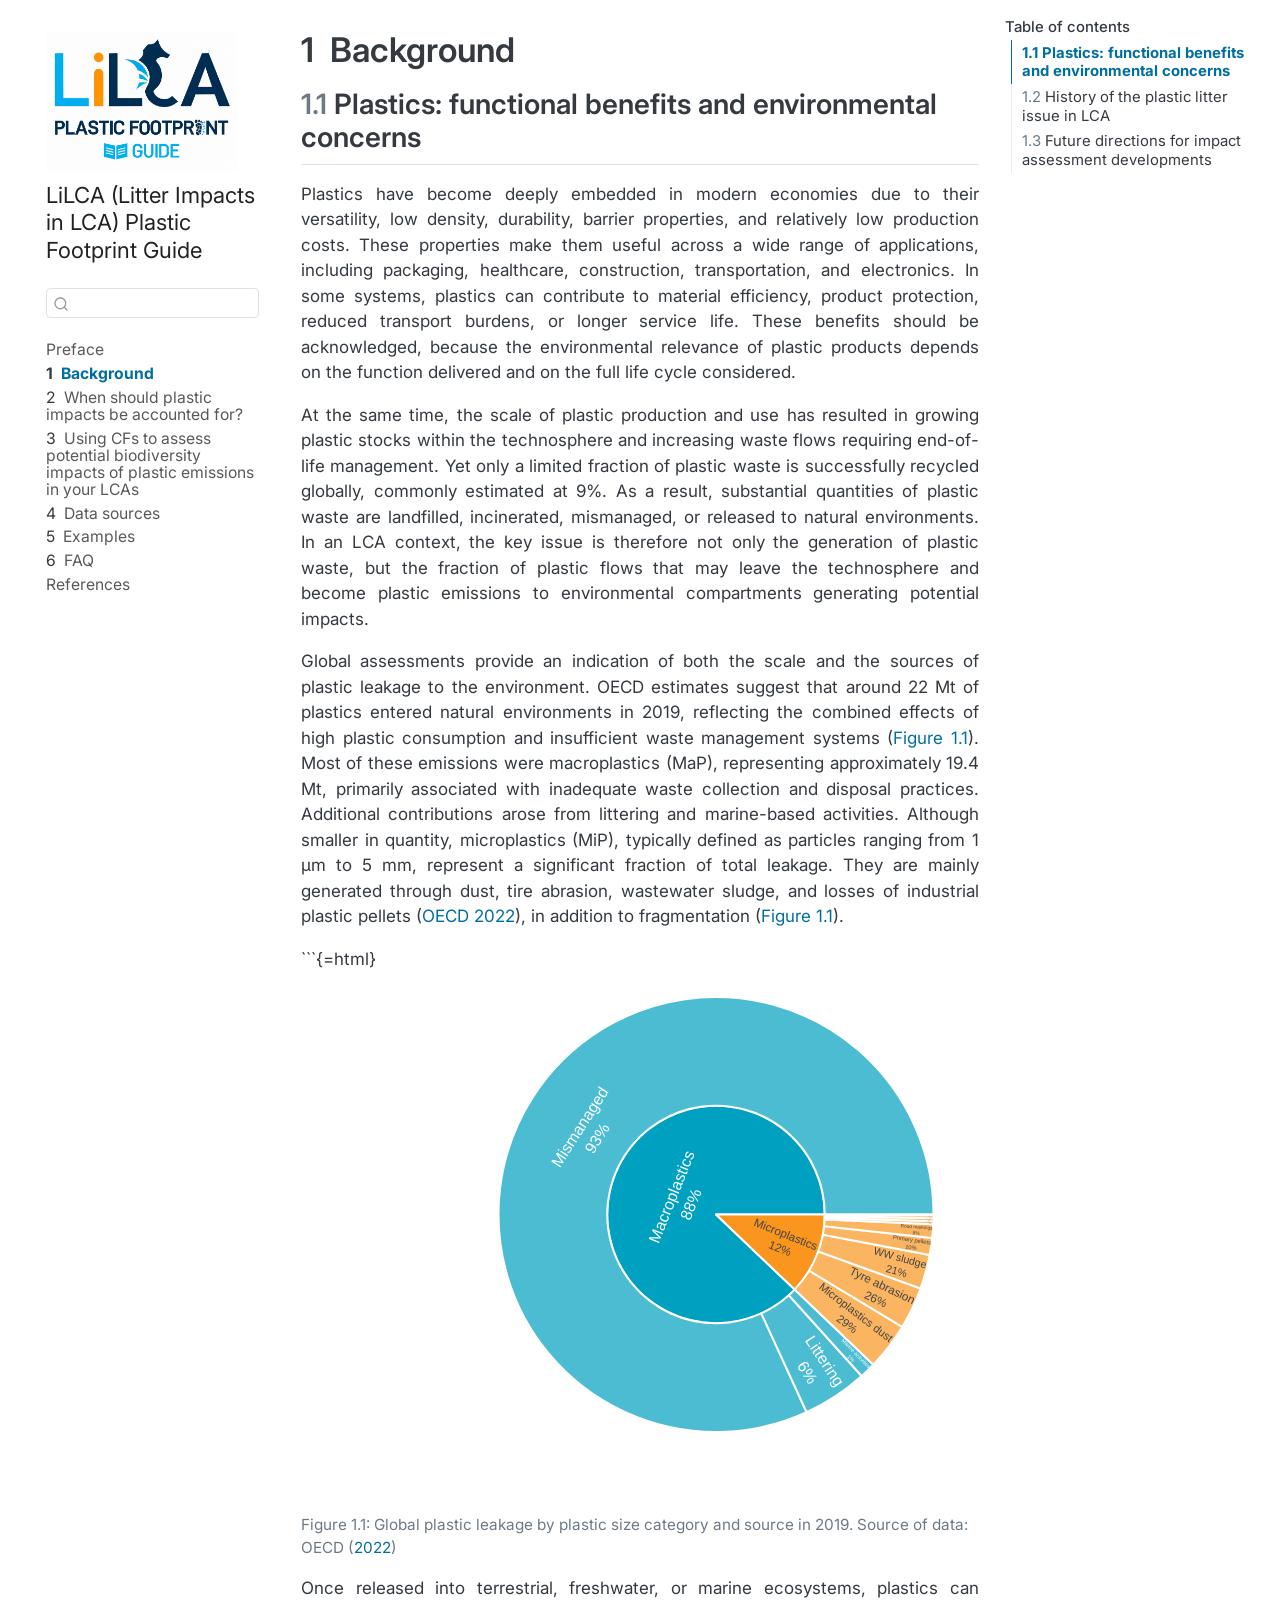
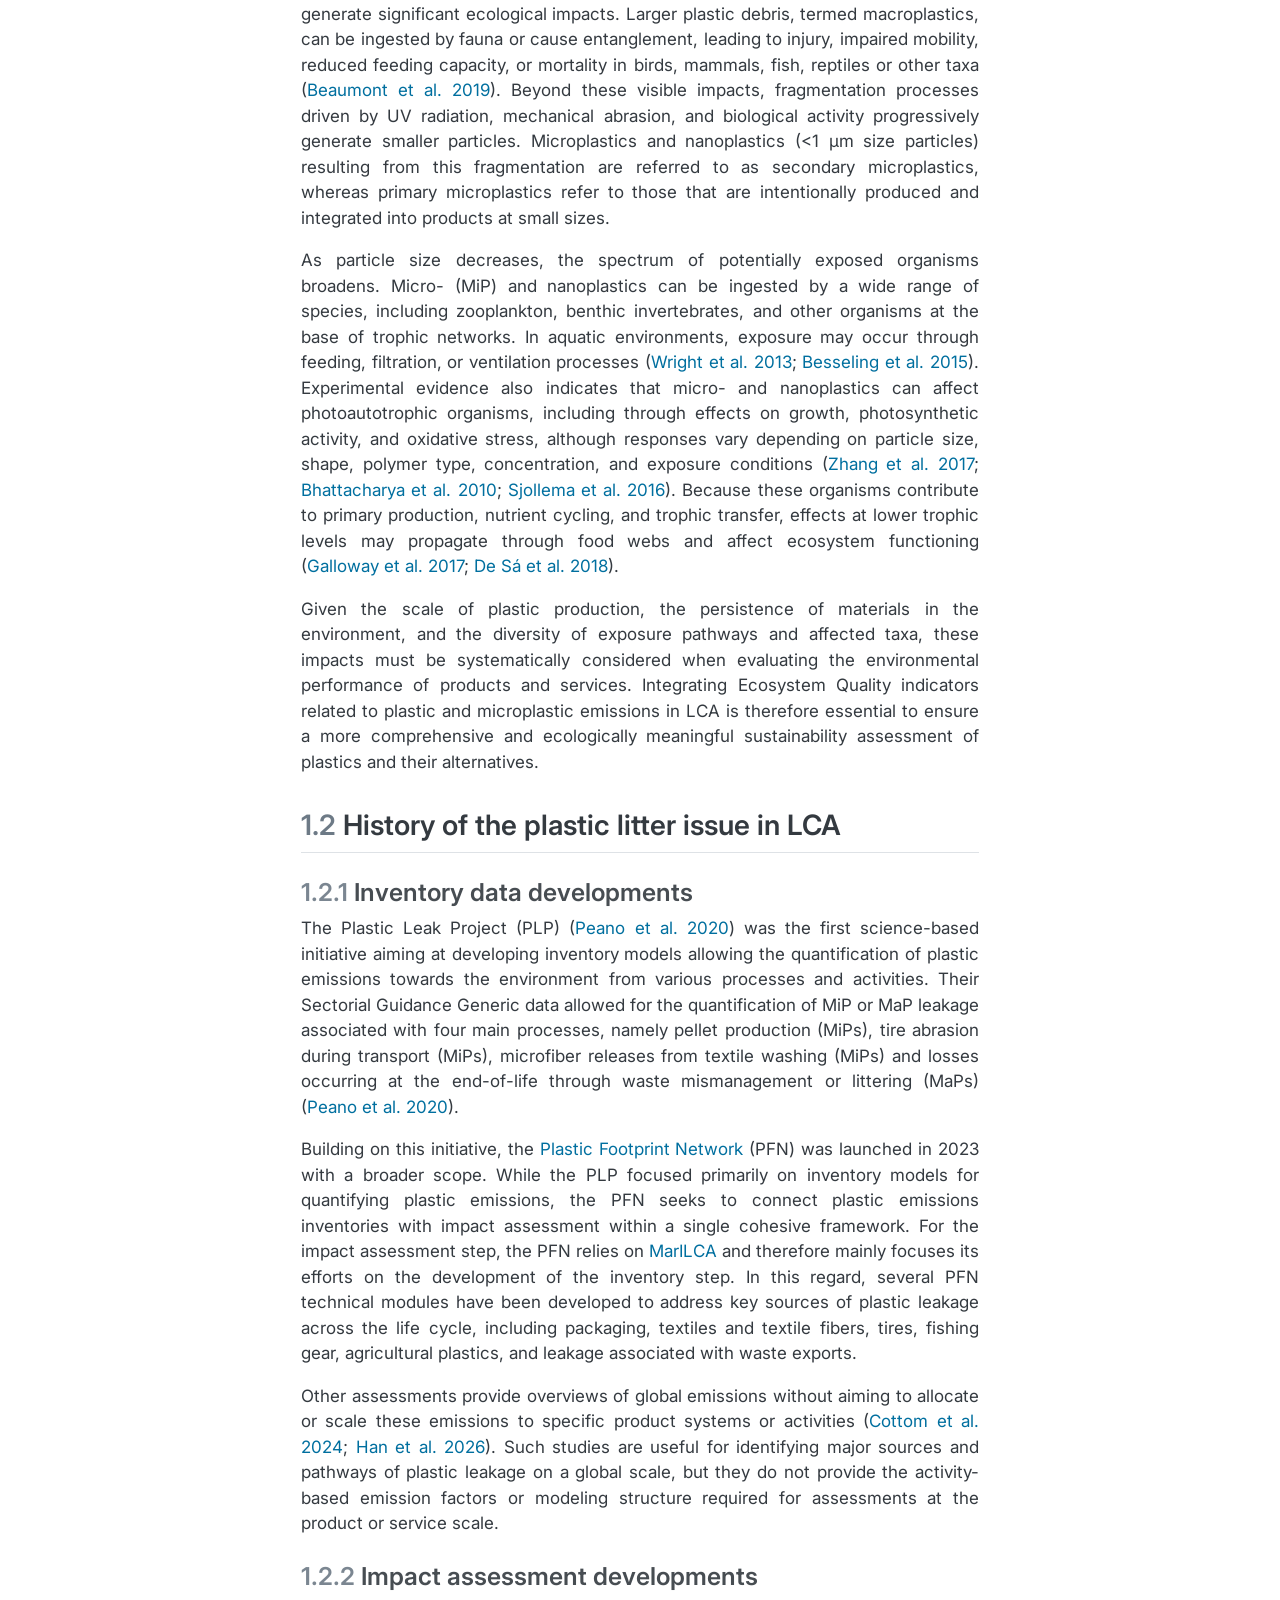
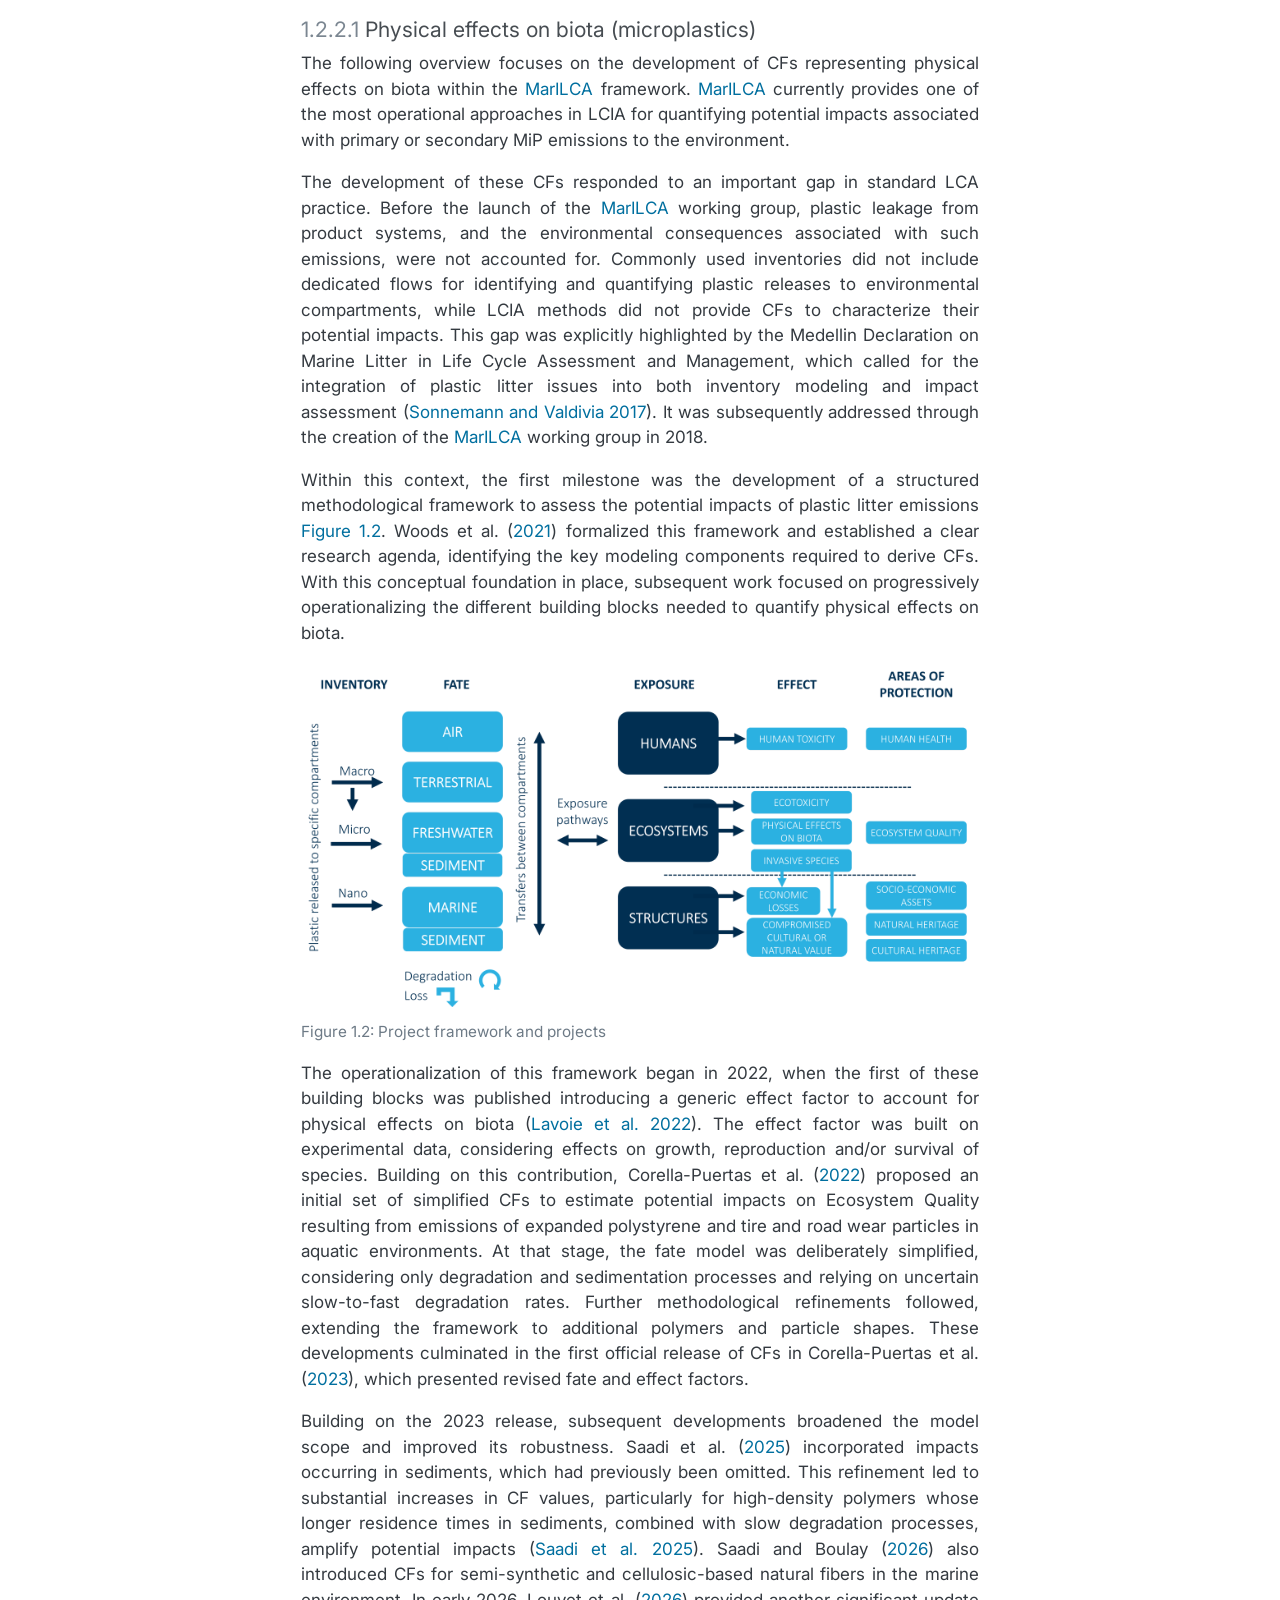
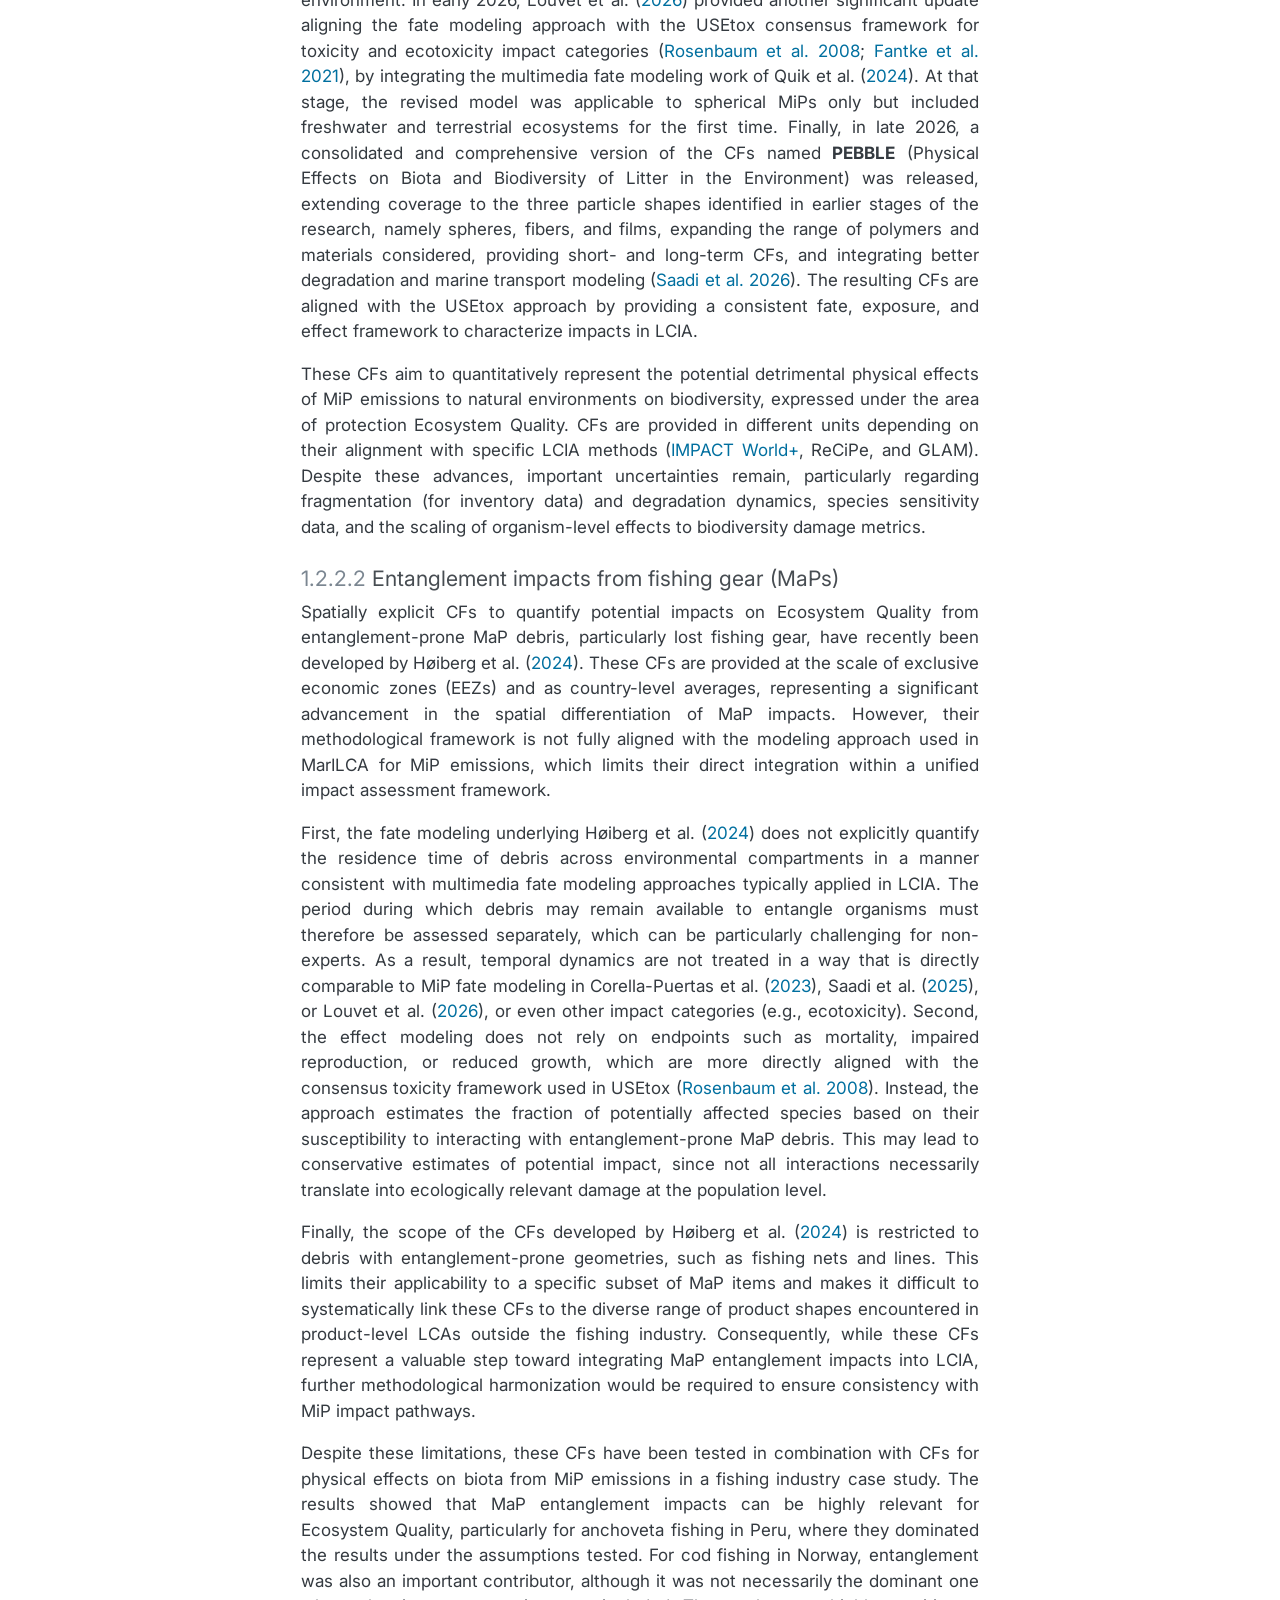
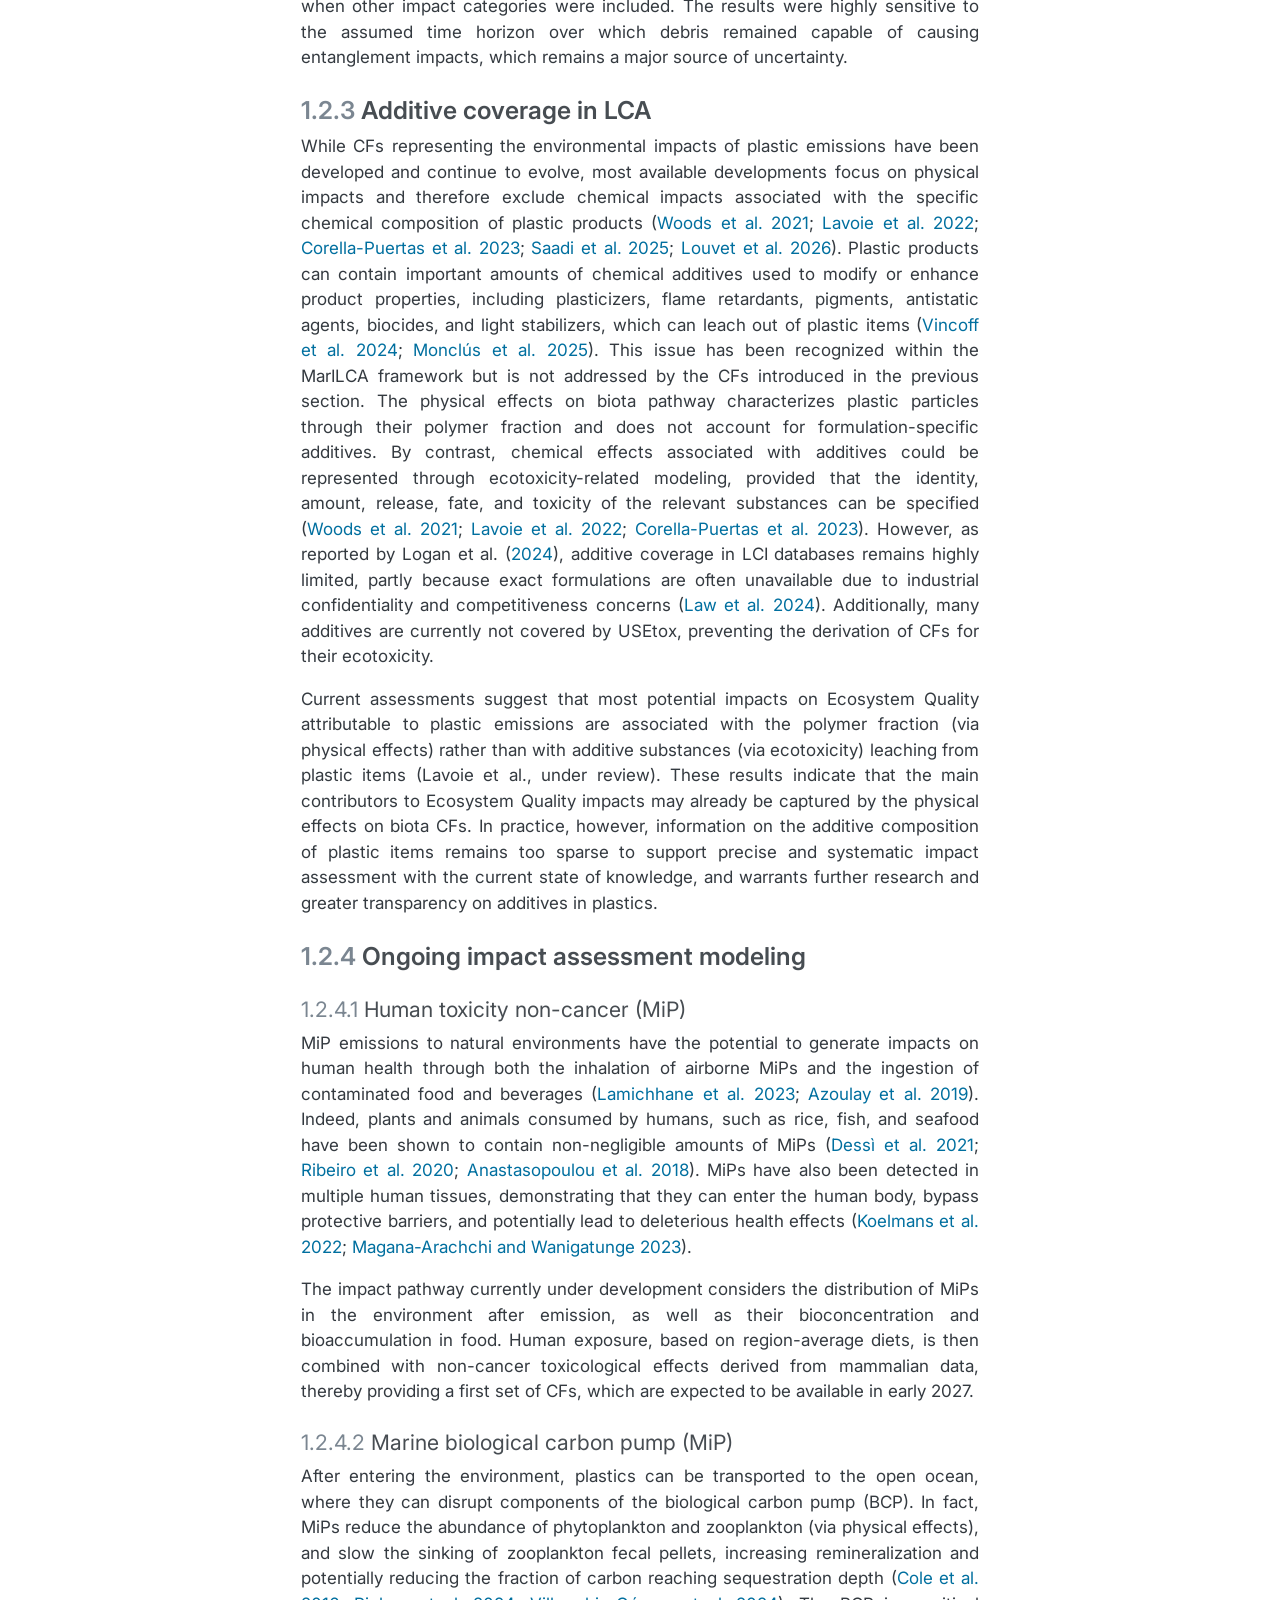
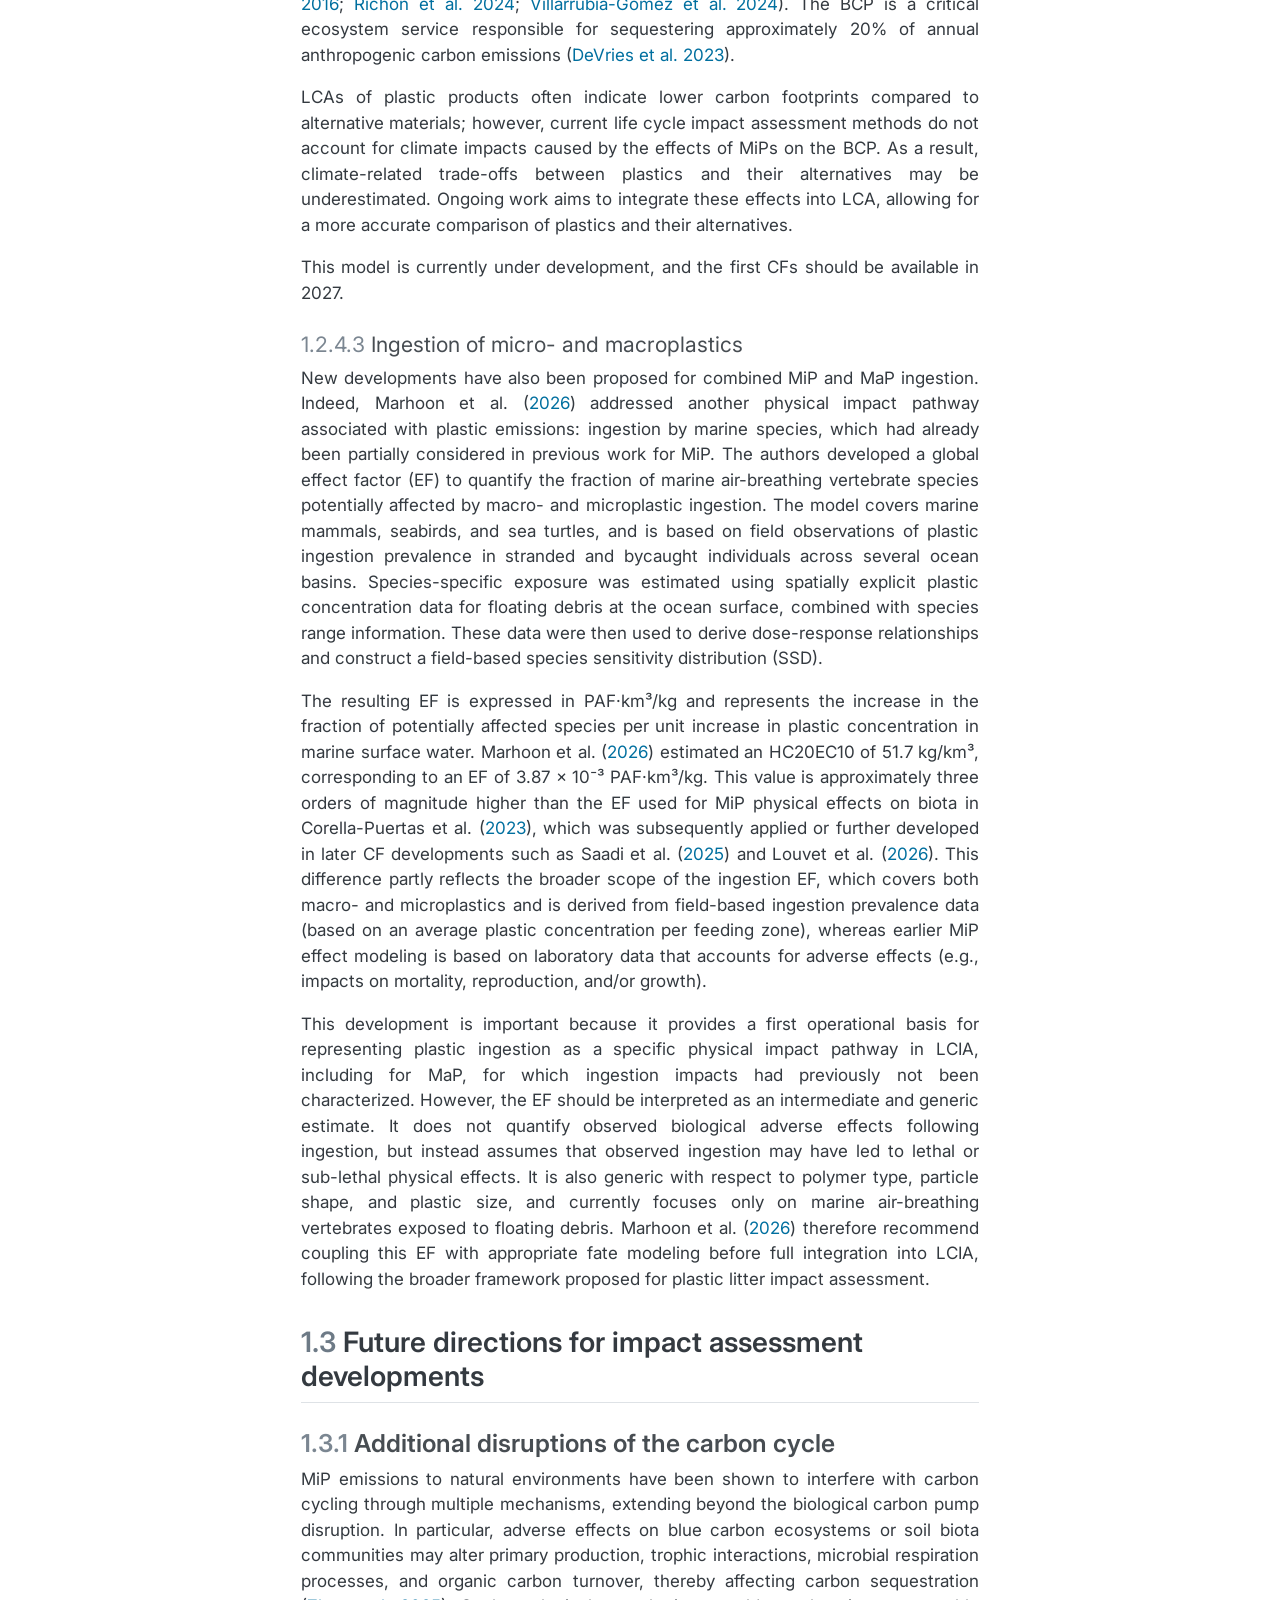
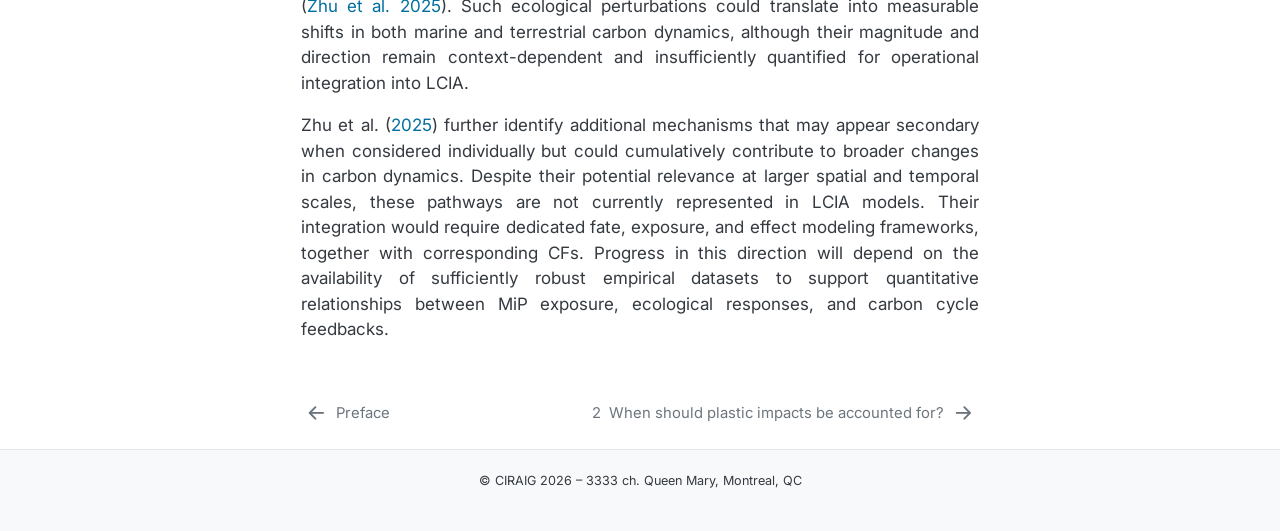
==== commit 556c2727: "add reference to Saadi et al (2026)" ====
--- a/docs/01_background.html
+++ b/docs/01_background.html
@@ -7,7 +7,7 @@
 <meta name="viewport" content="width=device-width, initial-scale=1.0, user-scalable=yes">
 
 
-<title>1&nbsp; Background – LiLCA (Litter in Life Cycle Assessment) Plastic Footprint Guide</title>
+<title>1&nbsp; Background – LiLCA (Litter Impacts in LCA) Plastic Footprint Guide</title>
 <style>
 /* Default styles provided by pandoc.
 ** See https://pandoc.org/MANUAL.html#variables-for-html for config info.
@@ -128,7 +128,7 @@
       <img src="././resources/figures/lilca_logo_guide.png" alt="" class="sidebar-logo dark-content py-0 d-lg-inline d-none">
       </a>
     <div class="sidebar-title mb-0 py-0">
-      <a href="./">LiLCA (Litter in Life Cycle Assessment) Plastic Footprint Guide</a> 
+      <a href="./">LiLCA (Litter Impacts in LCA) Plastic Footprint Guide</a> 
     </div>
       </div>
         <div class="mt-2 flex-shrink-0 align-items-center">
@@ -250,8 +250,7 @@
 <div id="fig-global-plas-leakage" class="quarto-float quarto-figure quarto-figure-center anchored">
 <figure class="quarto-float quarto-float-fig figure">
 <div aria-describedby="fig-global-plas-leakage-caption-0ceaefa1-69ba-4598-a22c-09a6ac19f8ca">
-<iframe width="780" height="500" src="./figures/global_leakage_macro_microplastics_2019.html" title="Global plastic leakage by plastic size category and source in 2019. Source of data: OECD (2022)">
-</iframe>
+<p>```{=html} <iframe width="780" height="500" src="./figures/global_leakage_macro_microplastics_2019.html" title="Global plastic leakage by plastic size category and source in 2019. Source of data: OECD (2022)"> </iframe></p>
 </div>
 <figcaption class="quarto-float-caption-bottom quarto-float-caption quarto-float-fig" id="fig-global-plas-leakage-caption-0ceaefa1-69ba-4598-a22c-09a6ac19f8ca">
 Figure&nbsp;1.1: Global plastic leakage by plastic size category and source in 2019. Source of data: <span class="citation" data-cites="oecd2022">OECD (<a href="references.html#ref-oecd2022" role="doc-biblioref">2022</a>)</span>
@@ -288,7 +287,7 @@
 </figure>
 </div>
 <p>The operationalization of this framework began in 2022, when the first of these building blocks was published introducing a generic effect factor to account for physical effects on biota <span class="citation" data-cites="lavoie2022">(<a href="references.html#ref-lavoie2022" role="doc-biblioref">Lavoie et al. 2022</a>)</span>. The effect factor was built on experimental data, considering effects on growth, reproduction and/or survival of species. Building on this contribution, <span class="citation" data-cites="corella-puertas2022">Corella-Puertas et al. (<a href="references.html#ref-corella-puertas2022" role="doc-biblioref">2022</a>)</span> proposed an initial set of simplified CFs to estimate potential impacts on Ecosystem Quality resulting from emissions of expanded polystyrene and tire and road wear particles in aquatic environments. At that stage, the fate model was deliberately simplified, considering only degradation and sedimentation processes and relying on uncertain slow-to-fast degradation rates. Further methodological refinements followed, extending the framework to additional polymers and particle shapes. These developments culminated in the first official release of CFs in <span class="citation" data-cites="corella-puertas2023">Corella-Puertas et al. (<a href="references.html#ref-corella-puertas2023" role="doc-biblioref">2023</a>)</span>, which presented revised fate and effect factors.</p>
-<p>Building on the 2023 release, subsequent developments broadened the model scope and improved its robustness. <span class="citation" data-cites="saadi2025">Saadi et al. (<a href="references.html#ref-saadi2025" role="doc-biblioref">2025</a>)</span> incorporated impacts occurring in sediments, which had previously been omitted. This refinement led to substantial increases in CF values, particularly for high-density polymers whose longer residence times in sediments, combined with slow degradation processes, amplify potential impacts <span class="citation" data-cites="saadi2025">(<a href="references.html#ref-saadi2025" role="doc-biblioref">Saadi et al. 2025</a>)</span>. <span class="citation" data-cites="saadi2026">Saadi and Boulay (<a href="references.html#ref-saadi2026" role="doc-biblioref">2026</a>)</span> also introduced CFs for semi-synthetic and cellulosic-based natural fibers in the marine environment. In early 2026, <span class="citation" data-cites="louvet2026">Louvet et al. (<a href="references.html#ref-louvet2026" role="doc-biblioref">2026</a>)</span> provided another significant update aligning the fate modeling approach with the USEtox consensus framework for toxicity and ecotoxicity impact categories <span class="citation" data-cites="rosenbaum2008 fantke2021">(<a href="references.html#ref-rosenbaum2008" role="doc-biblioref">Rosenbaum et al. 2008</a>; <a href="references.html#ref-fantke2021" role="doc-biblioref">Fantke et al. 2021</a>)</span>, by integrating the multimedia fate modeling work of <span class="citation" data-cites="quik2024">Quik et al. (<a href="references.html#ref-quik2024" role="doc-biblioref">2024</a>)</span>. At that stage, the revised model was applicable to spherical MiPs only but included freshwater and terrestrial ecosystems for the first time. Finally, in late 2026, a consolidated and comprehensive version of the CFs named <strong>PEBBLE</strong> (Physical Effects on Biota and Biodiversity of Litter in the Environment) was released, extending coverage to the three particle shapes identified in earlier stages of the research, namely spheres, fibers, and films, expanding the range of polymers and materials considered, providing short- and long-term CFs, and integrating better degradation and marine transport modeling (Saadi et al., 2026). The resulting CFs are aligned with the USEtox approach by providing a consistent fate, exposure, and effect framework to characterize impacts in LCIA.</p>
+<p>Building on the 2023 release, subsequent developments broadened the model scope and improved its robustness. <span class="citation" data-cites="saadi2025">Saadi et al. (<a href="references.html#ref-saadi2025" role="doc-biblioref">2025</a>)</span> incorporated impacts occurring in sediments, which had previously been omitted. This refinement led to substantial increases in CF values, particularly for high-density polymers whose longer residence times in sediments, combined with slow degradation processes, amplify potential impacts <span class="citation" data-cites="saadi2025">(<a href="references.html#ref-saadi2025" role="doc-biblioref">Saadi et al. 2025</a>)</span>. <span class="citation" data-cites="saadi2026">Saadi and Boulay (<a href="references.html#ref-saadi2026" role="doc-biblioref">2026</a>)</span> also introduced CFs for semi-synthetic and cellulosic-based natural fibers in the marine environment. In early 2026, <span class="citation" data-cites="louvet2026">Louvet et al. (<a href="references.html#ref-louvet2026" role="doc-biblioref">2026</a>)</span> provided another significant update aligning the fate modeling approach with the USEtox consensus framework for toxicity and ecotoxicity impact categories <span class="citation" data-cites="rosenbaum2008 fantke2021">(<a href="references.html#ref-rosenbaum2008" role="doc-biblioref">Rosenbaum et al. 2008</a>; <a href="references.html#ref-fantke2021" role="doc-biblioref">Fantke et al. 2021</a>)</span>, by integrating the multimedia fate modeling work of <span class="citation" data-cites="quik2024">Quik et al. (<a href="references.html#ref-quik2024" role="doc-biblioref">2024</a>)</span>. At that stage, the revised model was applicable to spherical MiPs only but included freshwater and terrestrial ecosystems for the first time. Finally, in late 2026, a consolidated and comprehensive version of the CFs named <strong>PEBBLE</strong> (Physical Effects on Biota and Biodiversity of Litter in the Environment) was released, extending coverage to the three particle shapes identified in earlier stages of the research, namely spheres, fibers, and films, expanding the range of polymers and materials considered, providing short- and long-term CFs, and integrating better degradation and marine transport modeling <span class="citation" data-cites="Saadi2026MarILCA">(<a href="references.html#ref-Saadi2026MarILCA" role="doc-biblioref">Saadi et al. 2026</a>)</span>. The resulting CFs are aligned with the USEtox approach by providing a consistent fate, exposure, and effect framework to characterize impacts in LCIA.</p>
 <p>These CFs aim to quantitatively represent the potential detrimental physical effects of MiP emissions to natural environments on biodiversity, expressed under the area of protection Ecosystem Quality. CFs are provided in different units depending on their alignment with specific LCIA methods (<a href="https://www.impactworldplus.org/">IMPACT World+</a>, ReCiPe, and GLAM). Despite these advances, important uncertainties remain, particularly regarding fragmentation (for inventory data) and degradation dynamics, species sensitivity data, and the scaling of organism-level effects to biodiversity damage metrics.</p>
 </section>
 <section id="entanglement-impacts-from-fishing-gear-maps" class="level4" data-number="1.2.2.2">
@@ -429,6 +428,9 @@
 </div>
 <div id="ref-saadi2026" class="csl-entry" role="listitem">
 Saadi, Nadim, and Anne-Marie Boulay. 2026. <span>“Microfibers in Life Cycle Assessment: Comparing the Physical Effects of Cellulosic and Synthetic Fibers via Characterization Factors Development.”</span> <em>Integrated Environmental Assessment and Management</em>, January 10, vjag007. <a href="https://doi.org/10.1093/inteam/vjag007">https://doi.org/10.1093/inteam/vjag007</a>.
+</div>
+<div id="ref-Saadi2026MarILCA" class="csl-entry" role="listitem">
+Saadi, Nadim, Carla Hajjar, Louisa Ospital, et al. 2026. <em>MarILCA Characterization Factors for Microplastics, Tire Particles and Cellulosic Fibers in Life Cycle Assessment: Regionalized Impacts in Marine, Freshwater and Terrestrial Ecosystems</em>. <a href="https://doi.org/10.2139/ssrn.6727270">https://doi.org/10.2139/ssrn.6727270</a>.
 </div>
 <div id="ref-saadi2025" class="csl-entry" role="listitem">
 Saadi, Nadim, Jérôme Lavoie, Peter Fantke, Paula Redondo-Hasselerharm, and Anne-Marie Boulay. 2025. <span>“Including Impacts of Microplastics in Marine Water and Sediments in Life Cycle Assessment.”</span> <em>Journal of Cleaner Production</em> 520 (August): 146037. <a href="https://doi.org/10.1016/j.jclepro.2025.146037">https://doi.org/10.1016/j.jclepro.2025.146037</a>.
--- a/docs/resources/custom_style.css
+++ b/docs/resources/custom_style.css
@@ -24,6 +24,10 @@
   --font-size-root: 18px;
 }
 
+#quarto-content p {
+  text-align: justify;
+}
+
 body {
   font-family:
     "Inter",
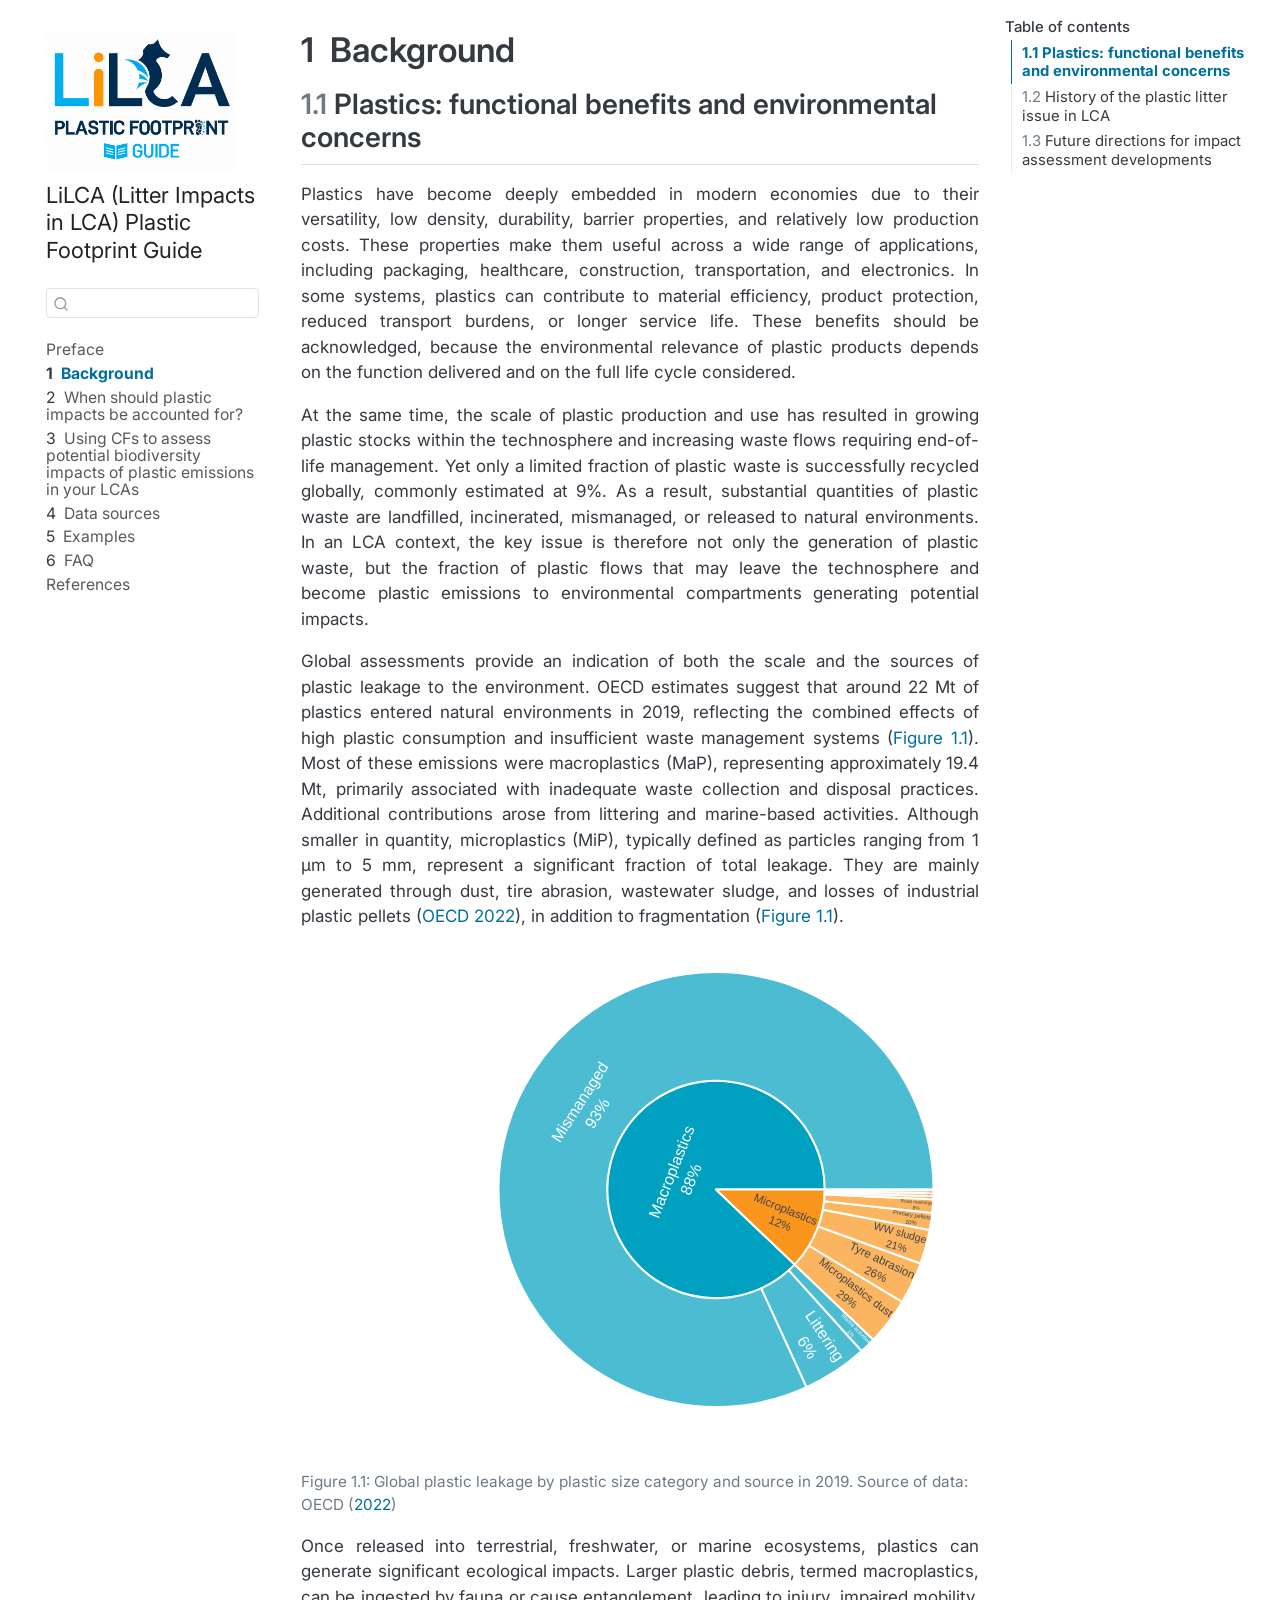
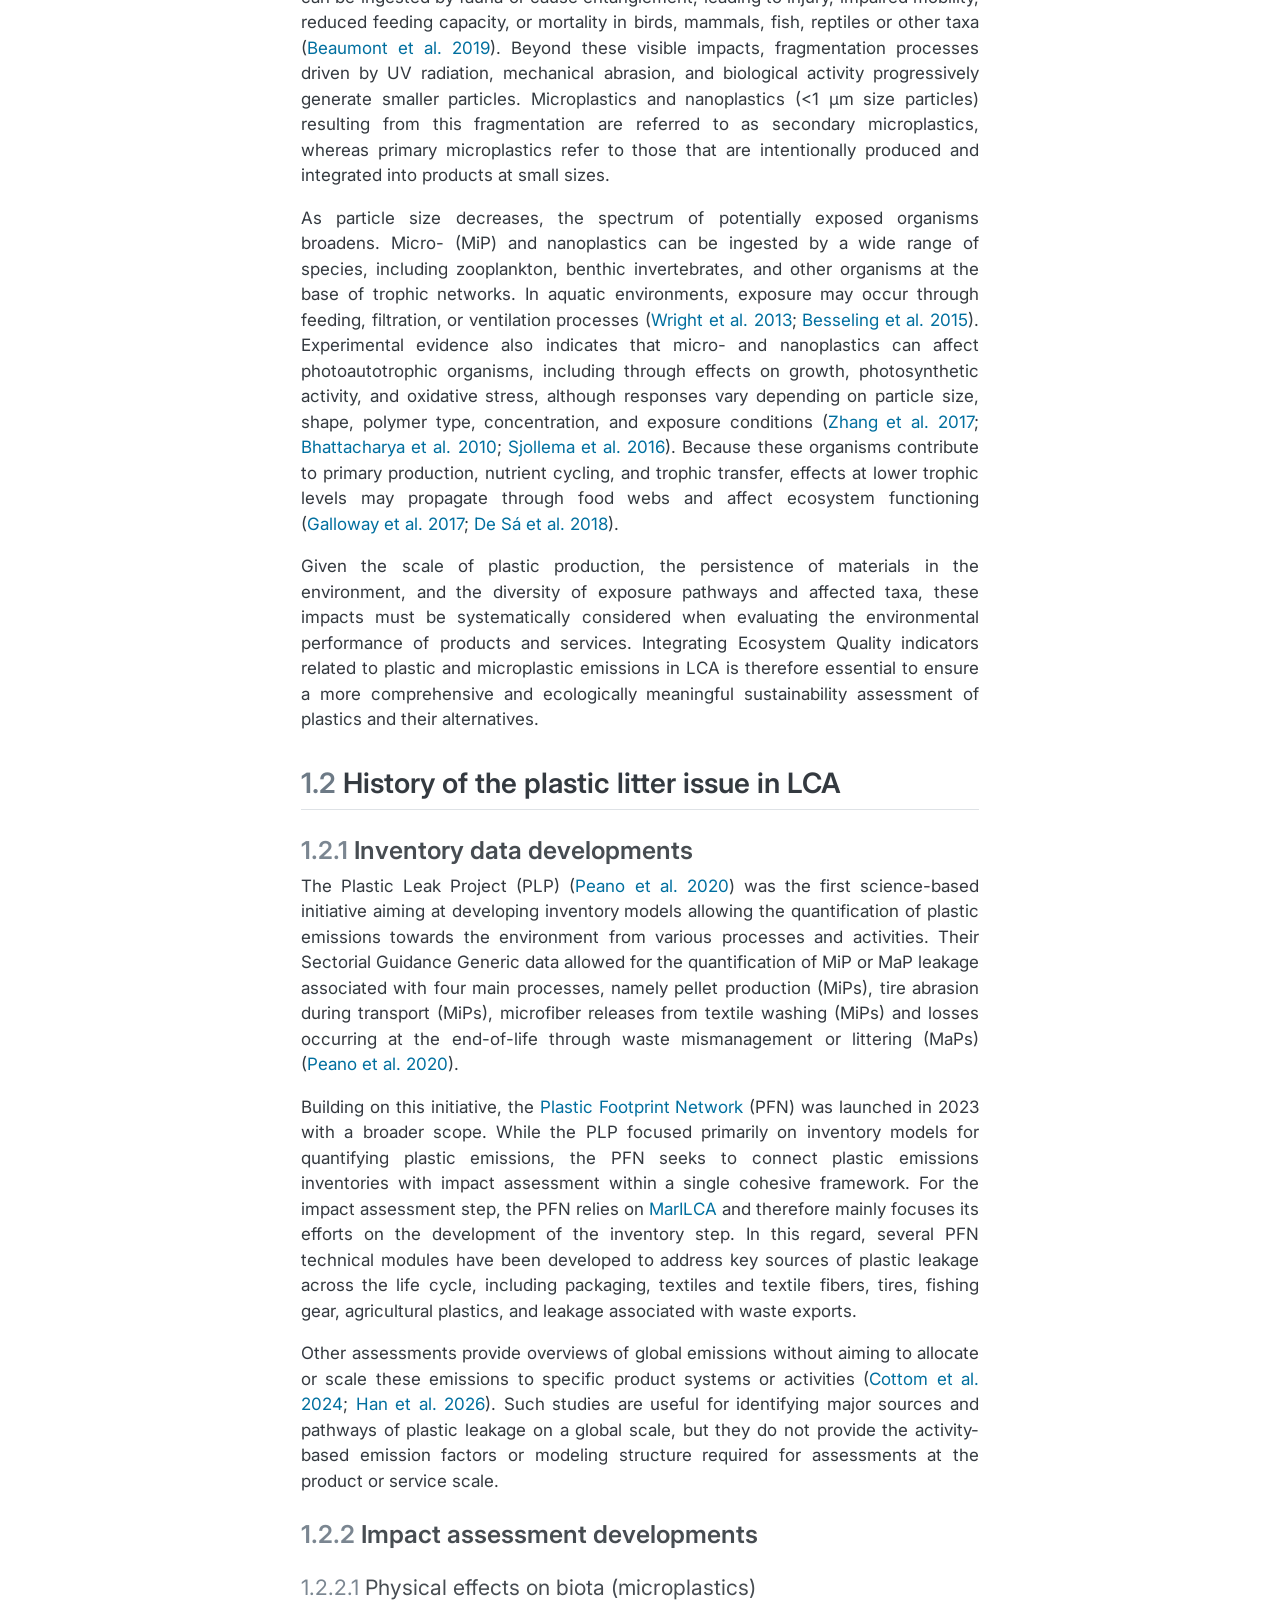
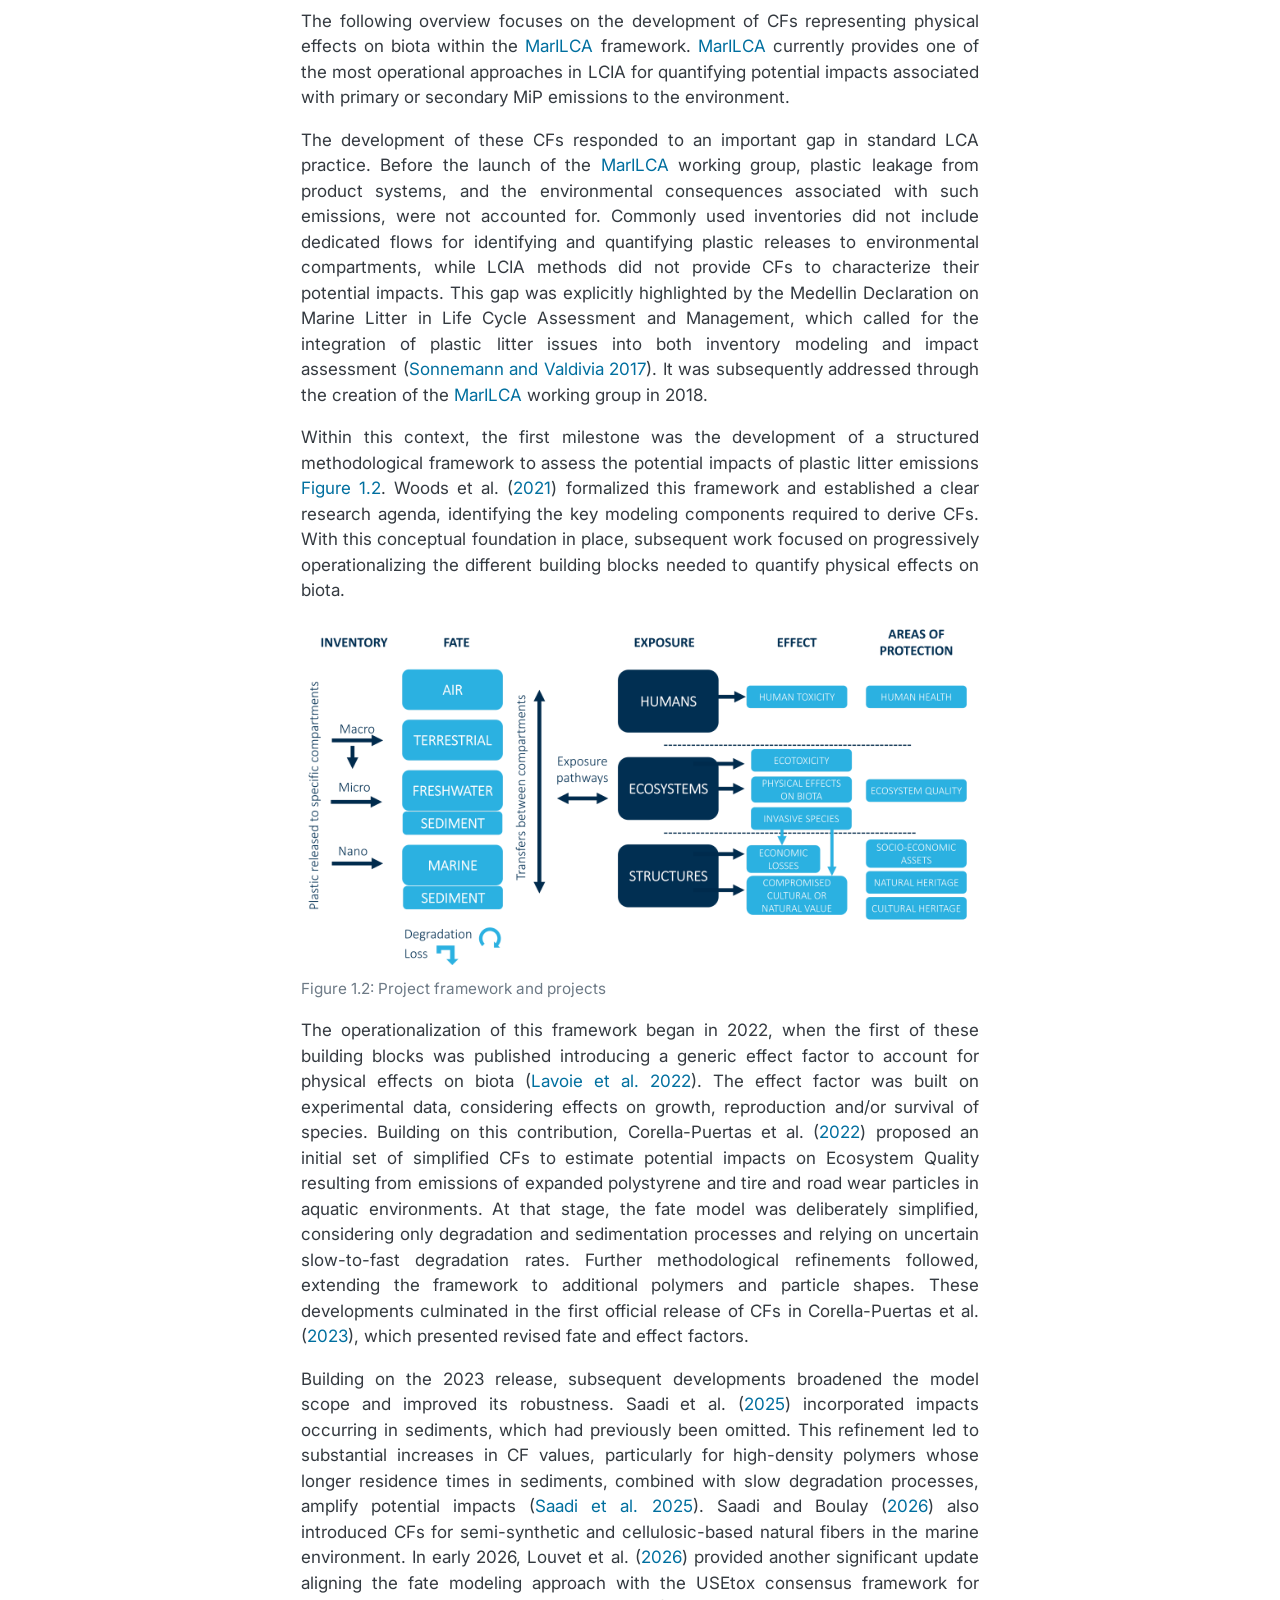
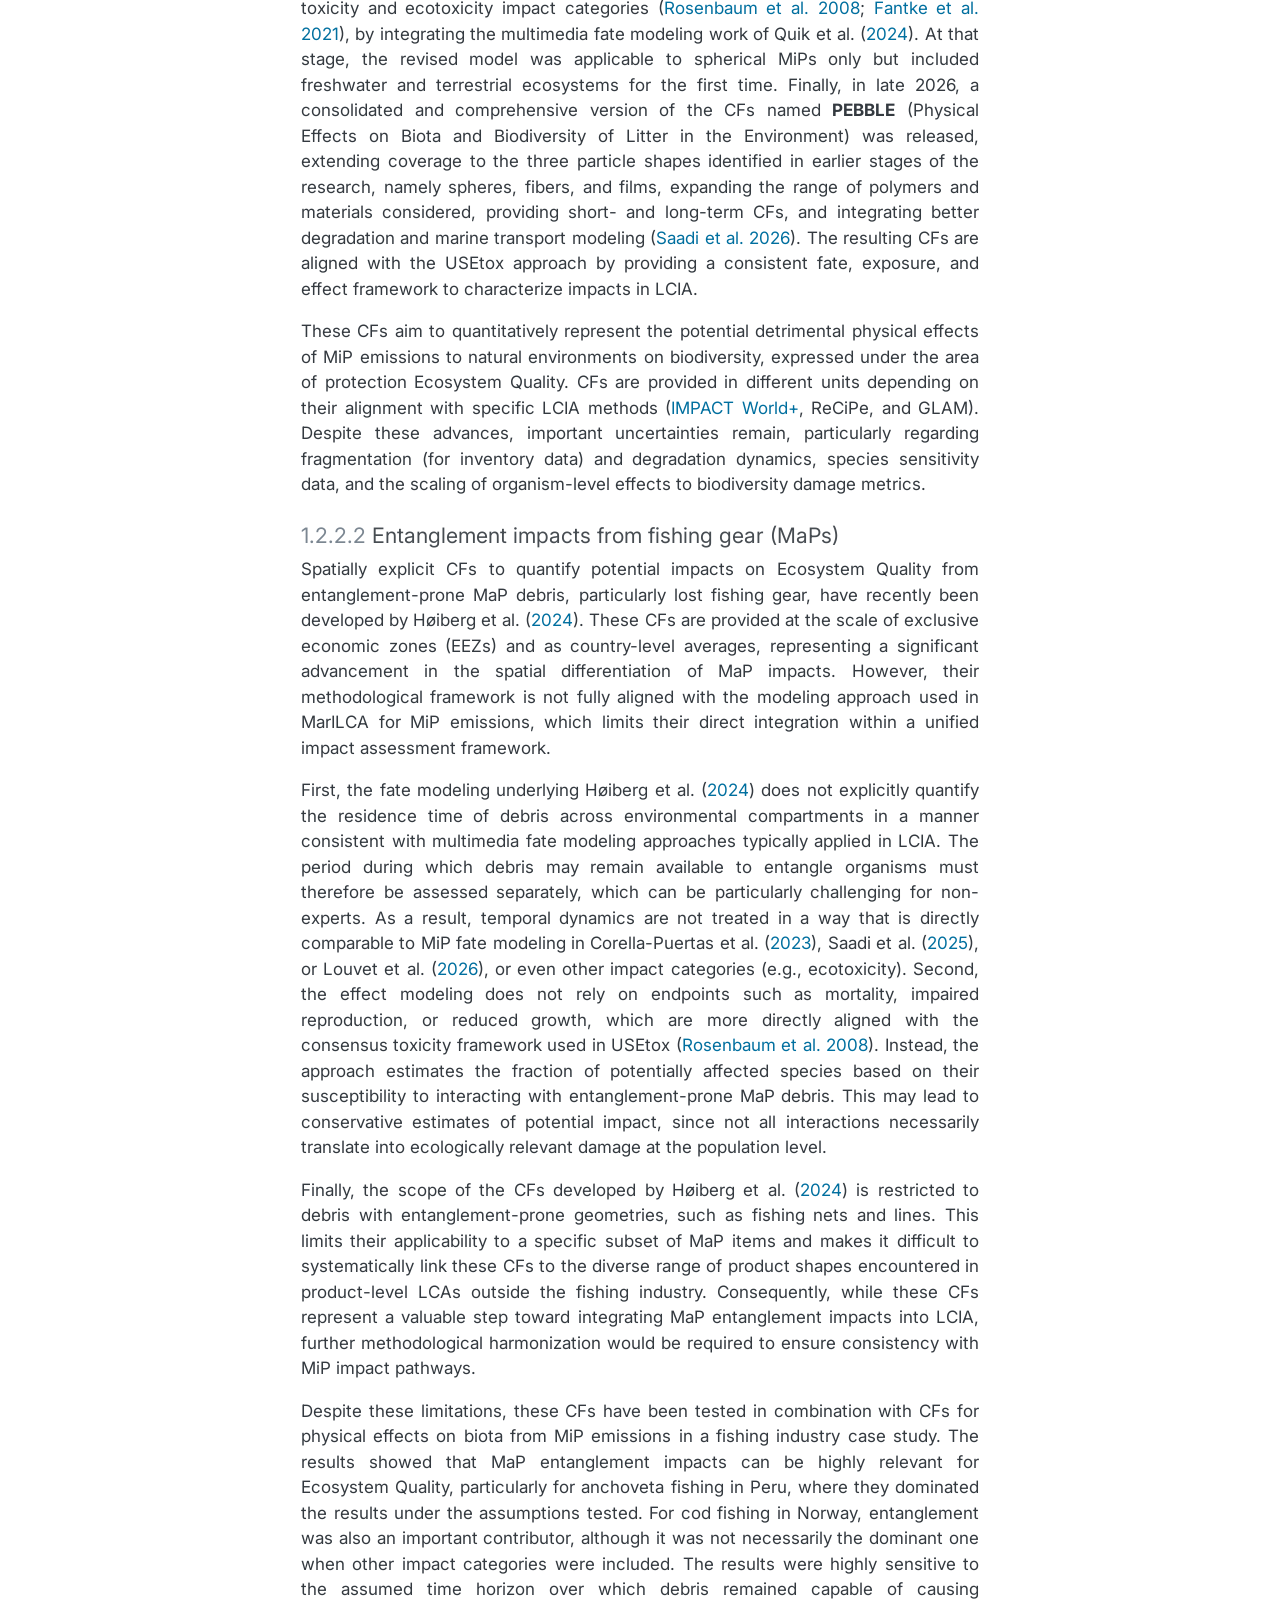
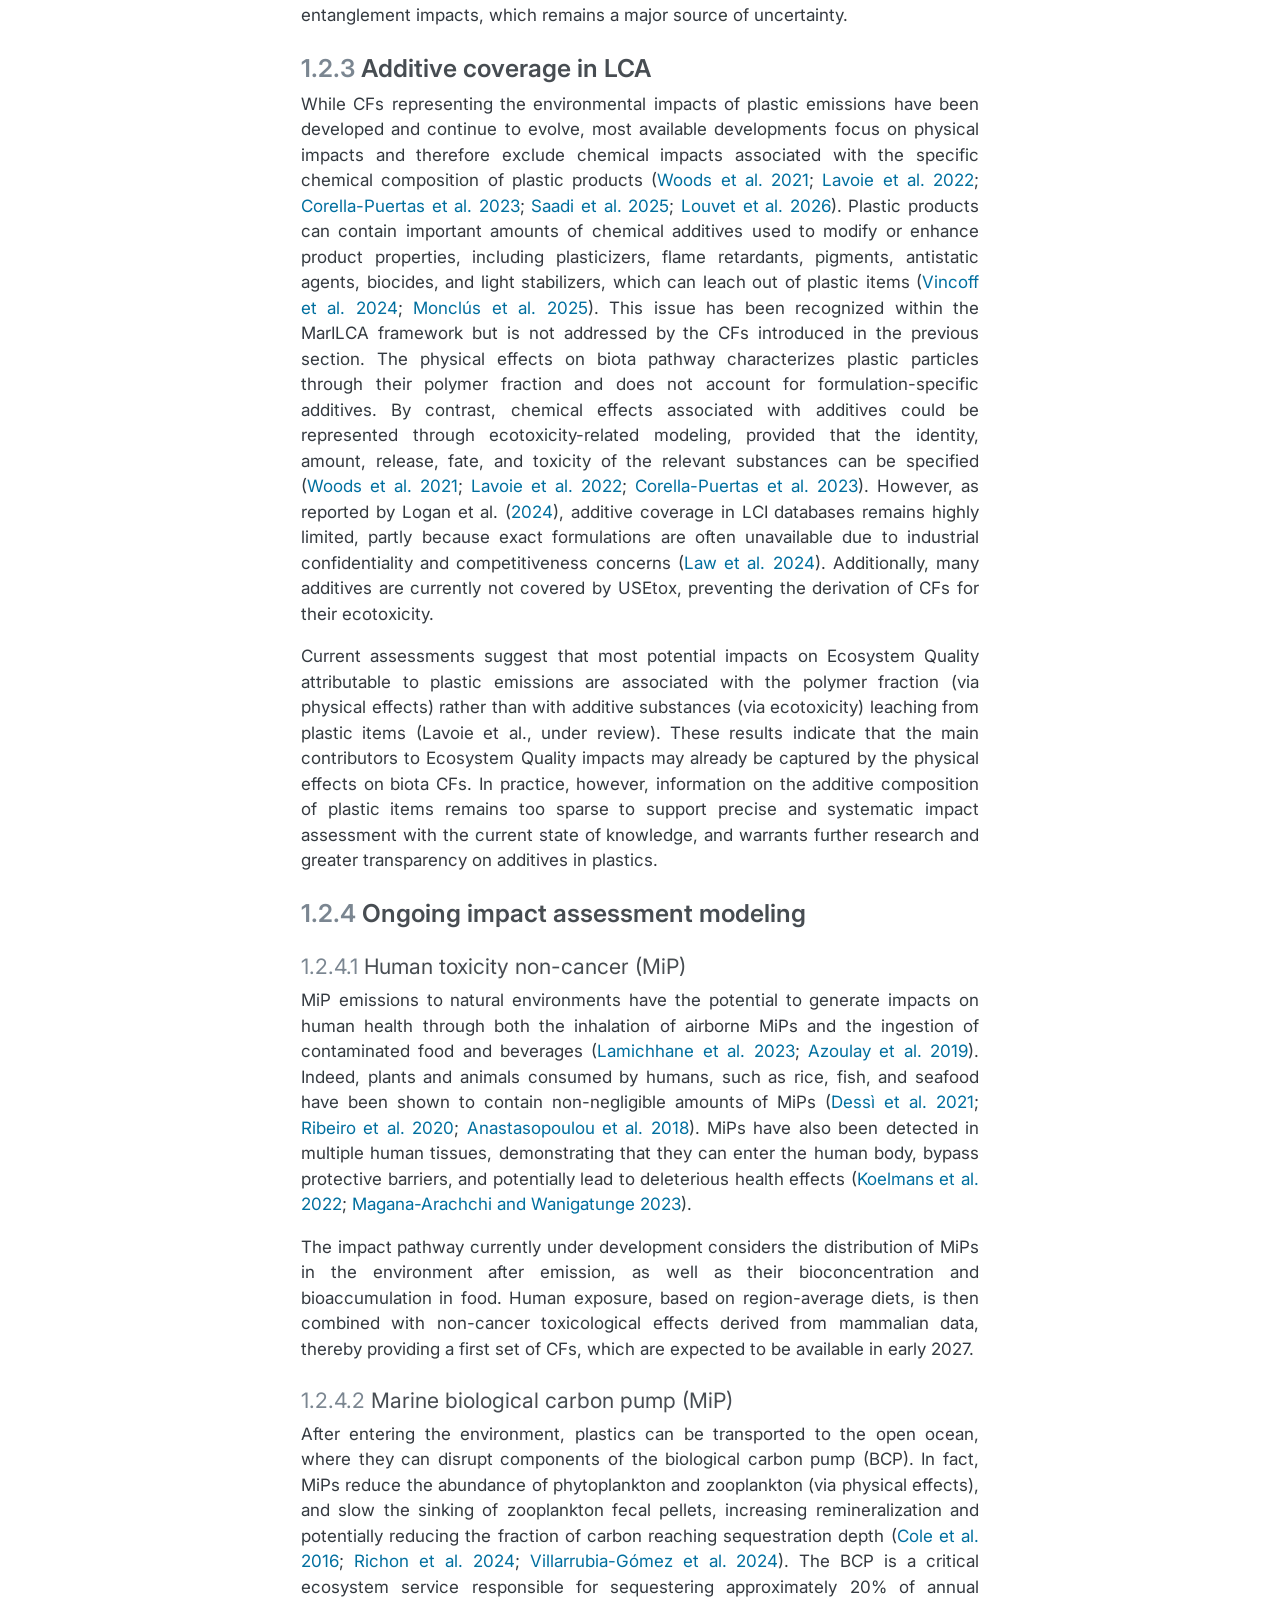
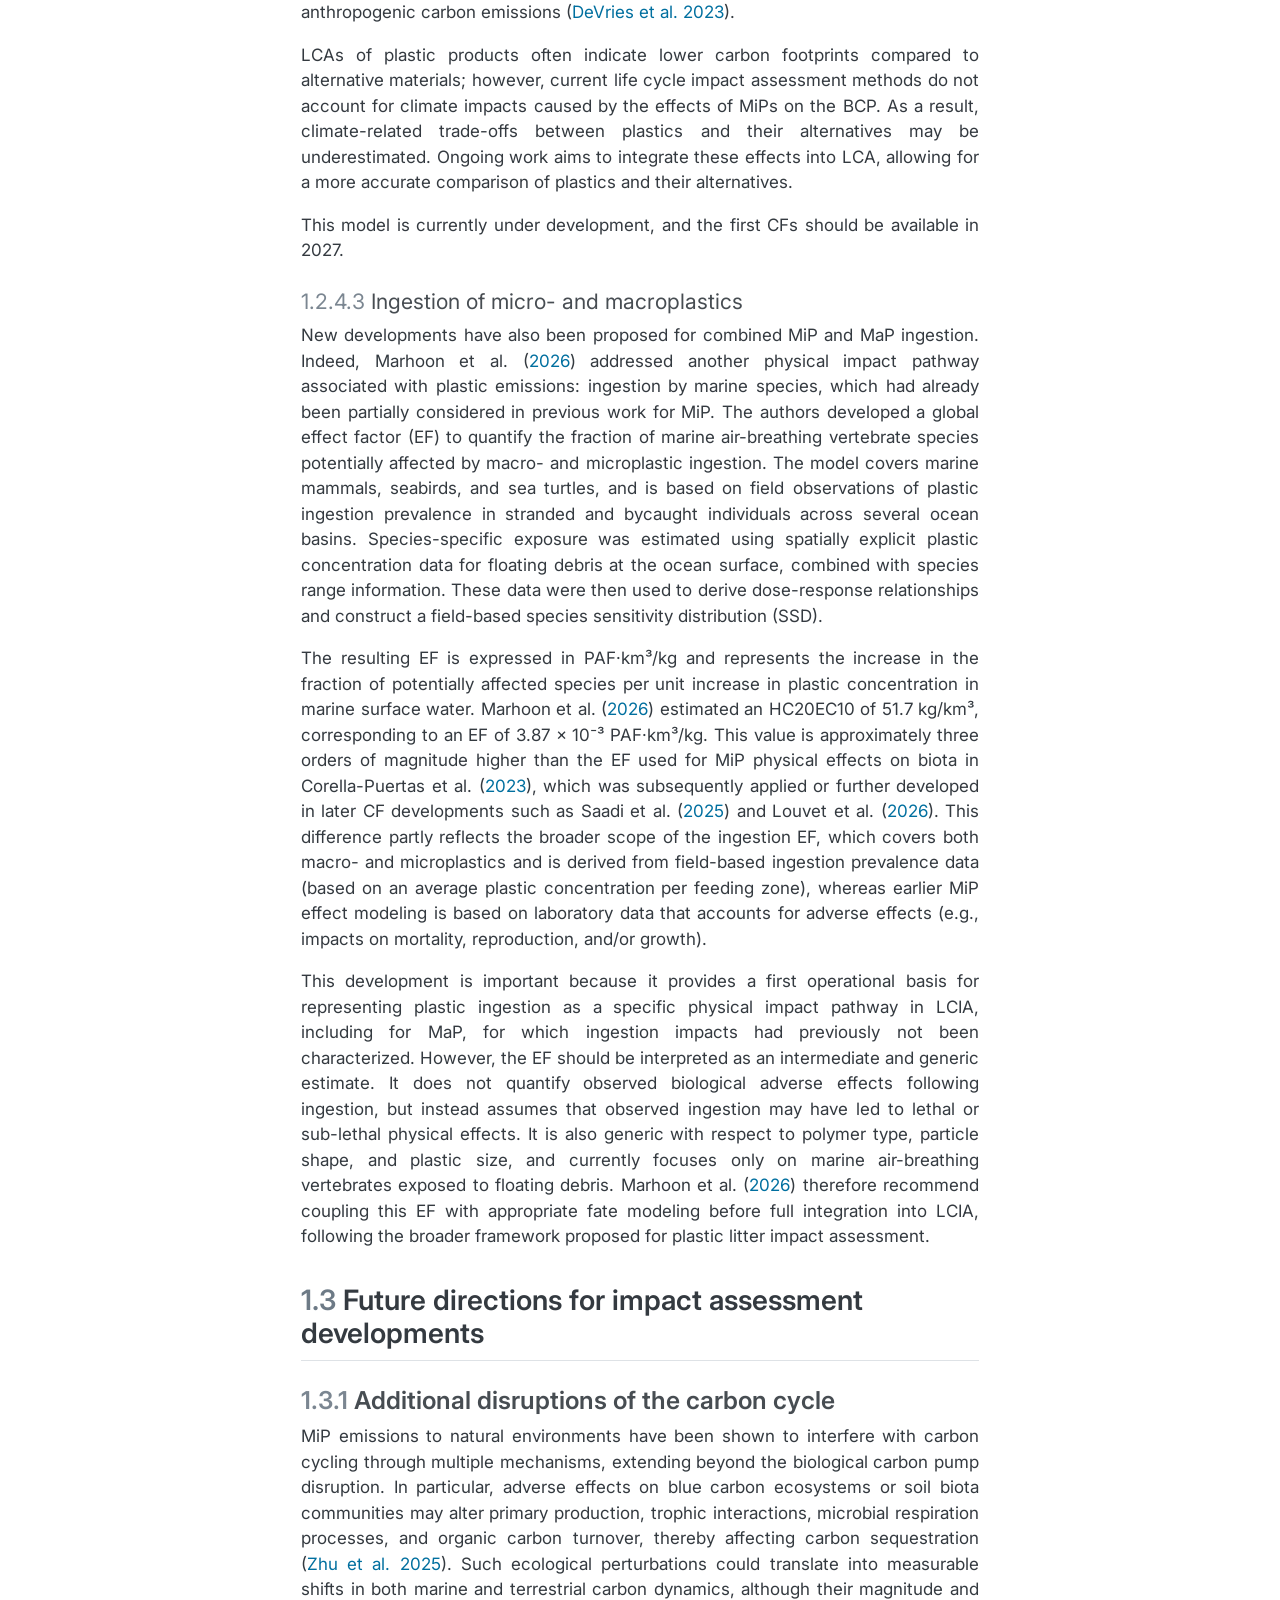
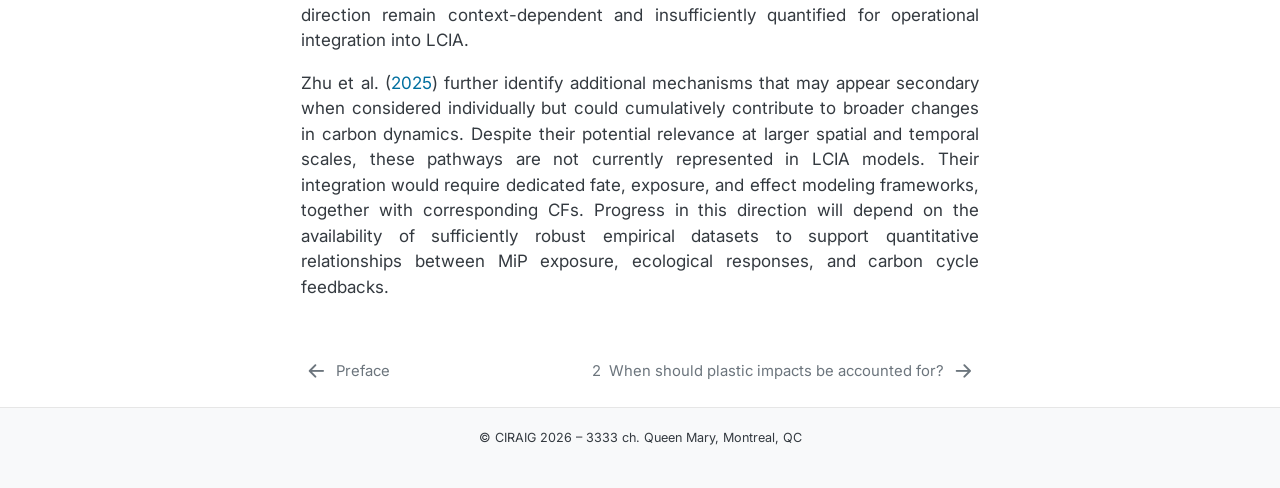
==== commit 2665d188: "correct iframe" ====
--- a/docs/01_background.html
+++ b/docs/01_background.html
@@ -54,6 +54,7 @@
 <meta name="quarto:offset" content="./">
 <link href="./02_physical-effects-on-biota-decision.html" rel="next">
 <link href="./index.html" rel="prev">
+<link href="././resources/figures/seahorse_logo.png" rel="icon" type="image/png">
 <script src="libs/quarto-html/quarto.js" type="module"></script>
 <script src="libs/quarto-html/tabsets/tabsets.js" type="module"></script>
 <script src="libs/quarto-html/popper.min.js"></script>
@@ -250,7 +251,8 @@
 <div id="fig-global-plas-leakage" class="quarto-float quarto-figure quarto-figure-center anchored">
 <figure class="quarto-float quarto-float-fig figure">
 <div aria-describedby="fig-global-plas-leakage-caption-0ceaefa1-69ba-4598-a22c-09a6ac19f8ca">
-<p>```{=html} <iframe width="780" height="500" src="./figures/global_leakage_macro_microplastics_2019.html" title="Global plastic leakage by plastic size category and source in 2019. Source of data: OECD (2022)"> </iframe></p>
+<iframe width="780" height="500" src="./figures/global_leakage_macro_microplastics_2019.html" title="Global plastic leakage by plastic size category and source in 2019. Source of data: OECD (2022)">
+</iframe>
 </div>
 <figcaption class="quarto-float-caption-bottom quarto-float-caption quarto-float-fig" id="fig-global-plas-leakage-caption-0ceaefa1-69ba-4598-a22c-09a6ac19f8ca">
 Figure&nbsp;1.1: Global plastic leakage by plastic size category and source in 2019. Source of data: <span class="citation" data-cites="oecd2022">OECD (<a href="references.html#ref-oecd2022" role="doc-biblioref">2022</a>)</span>
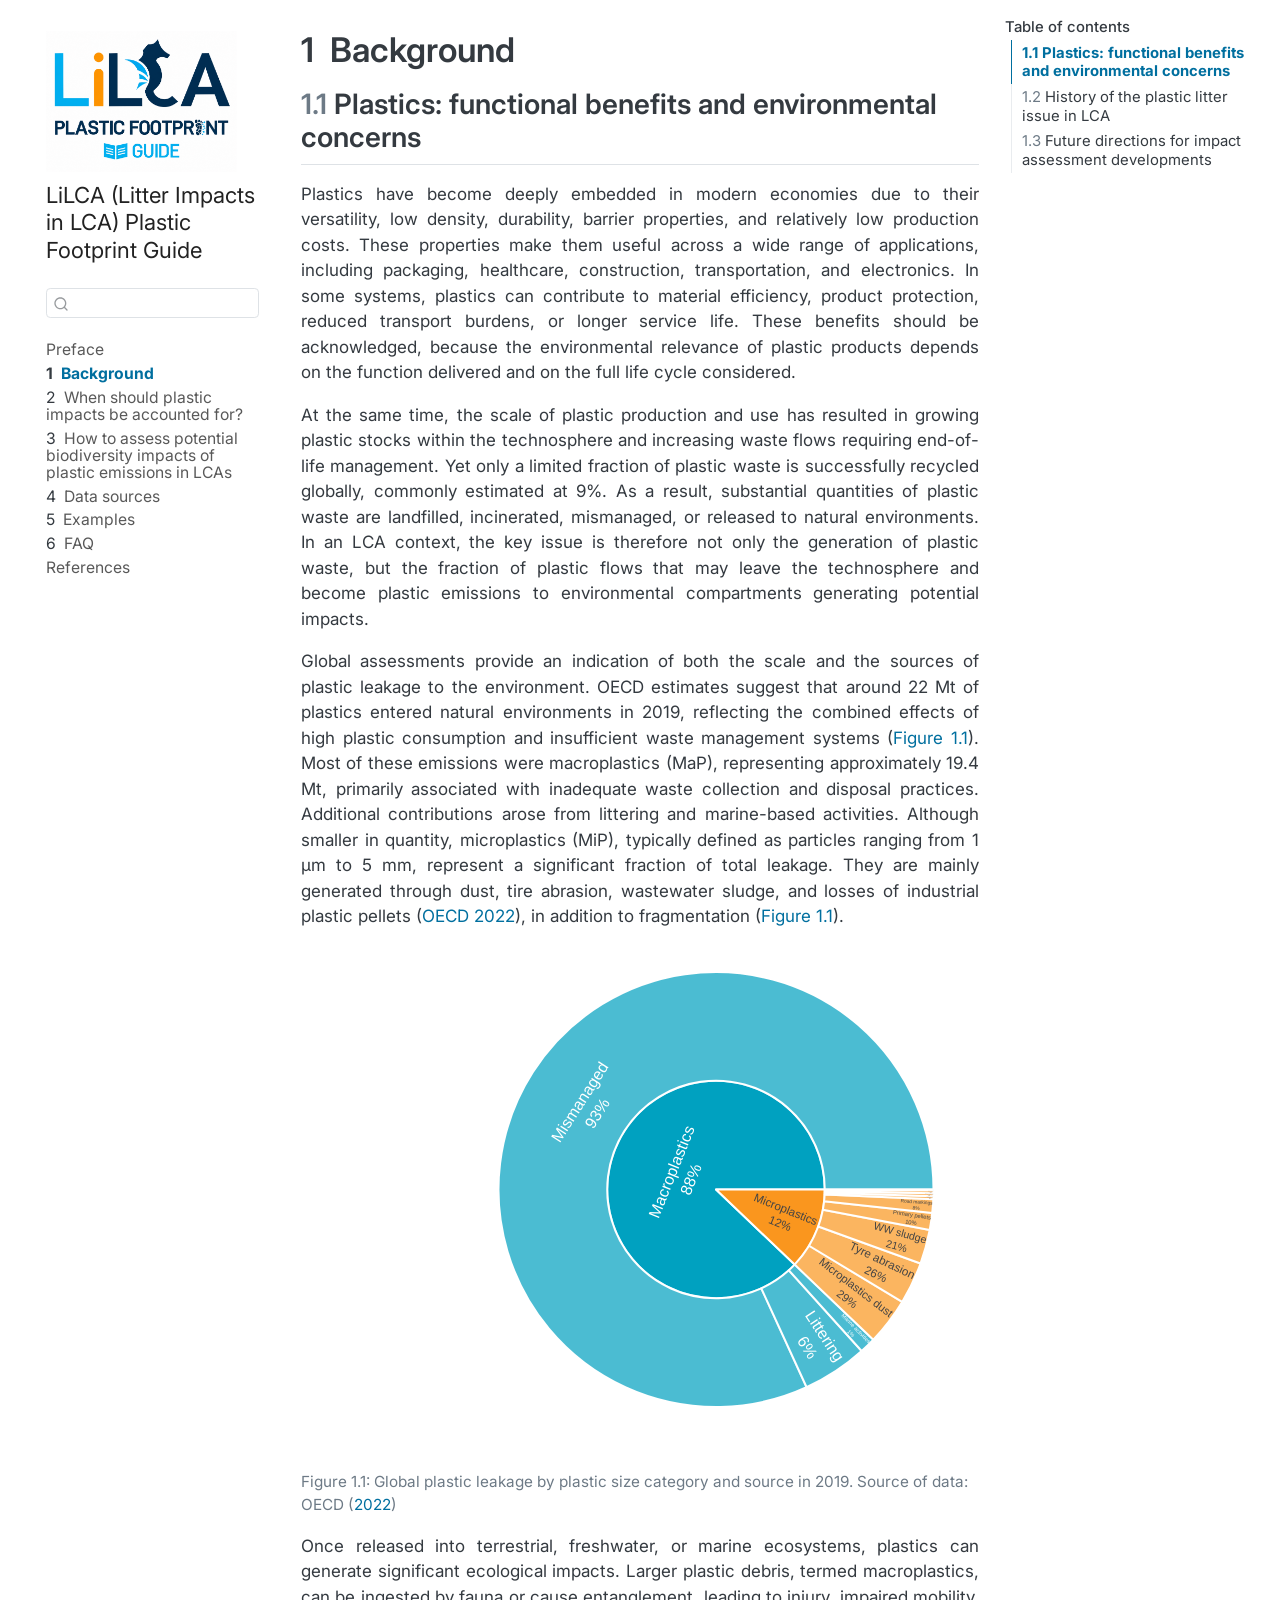
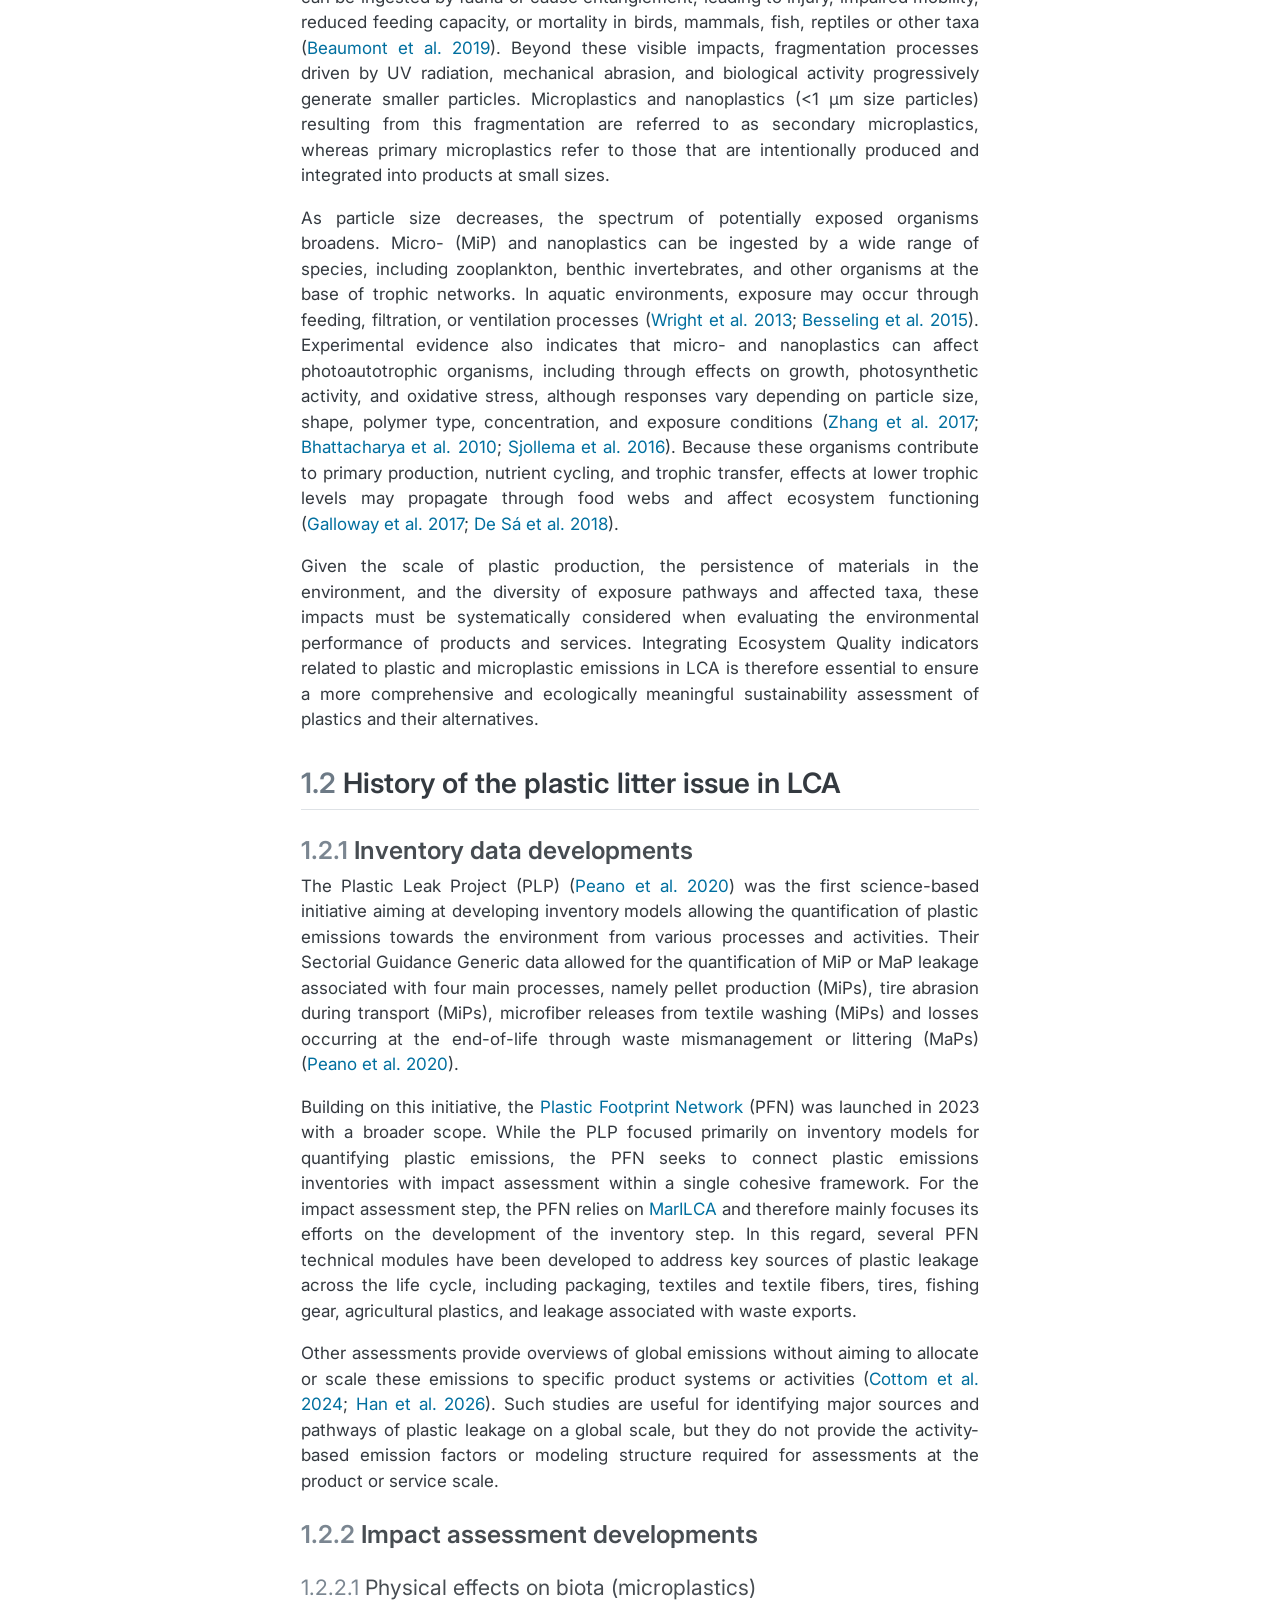
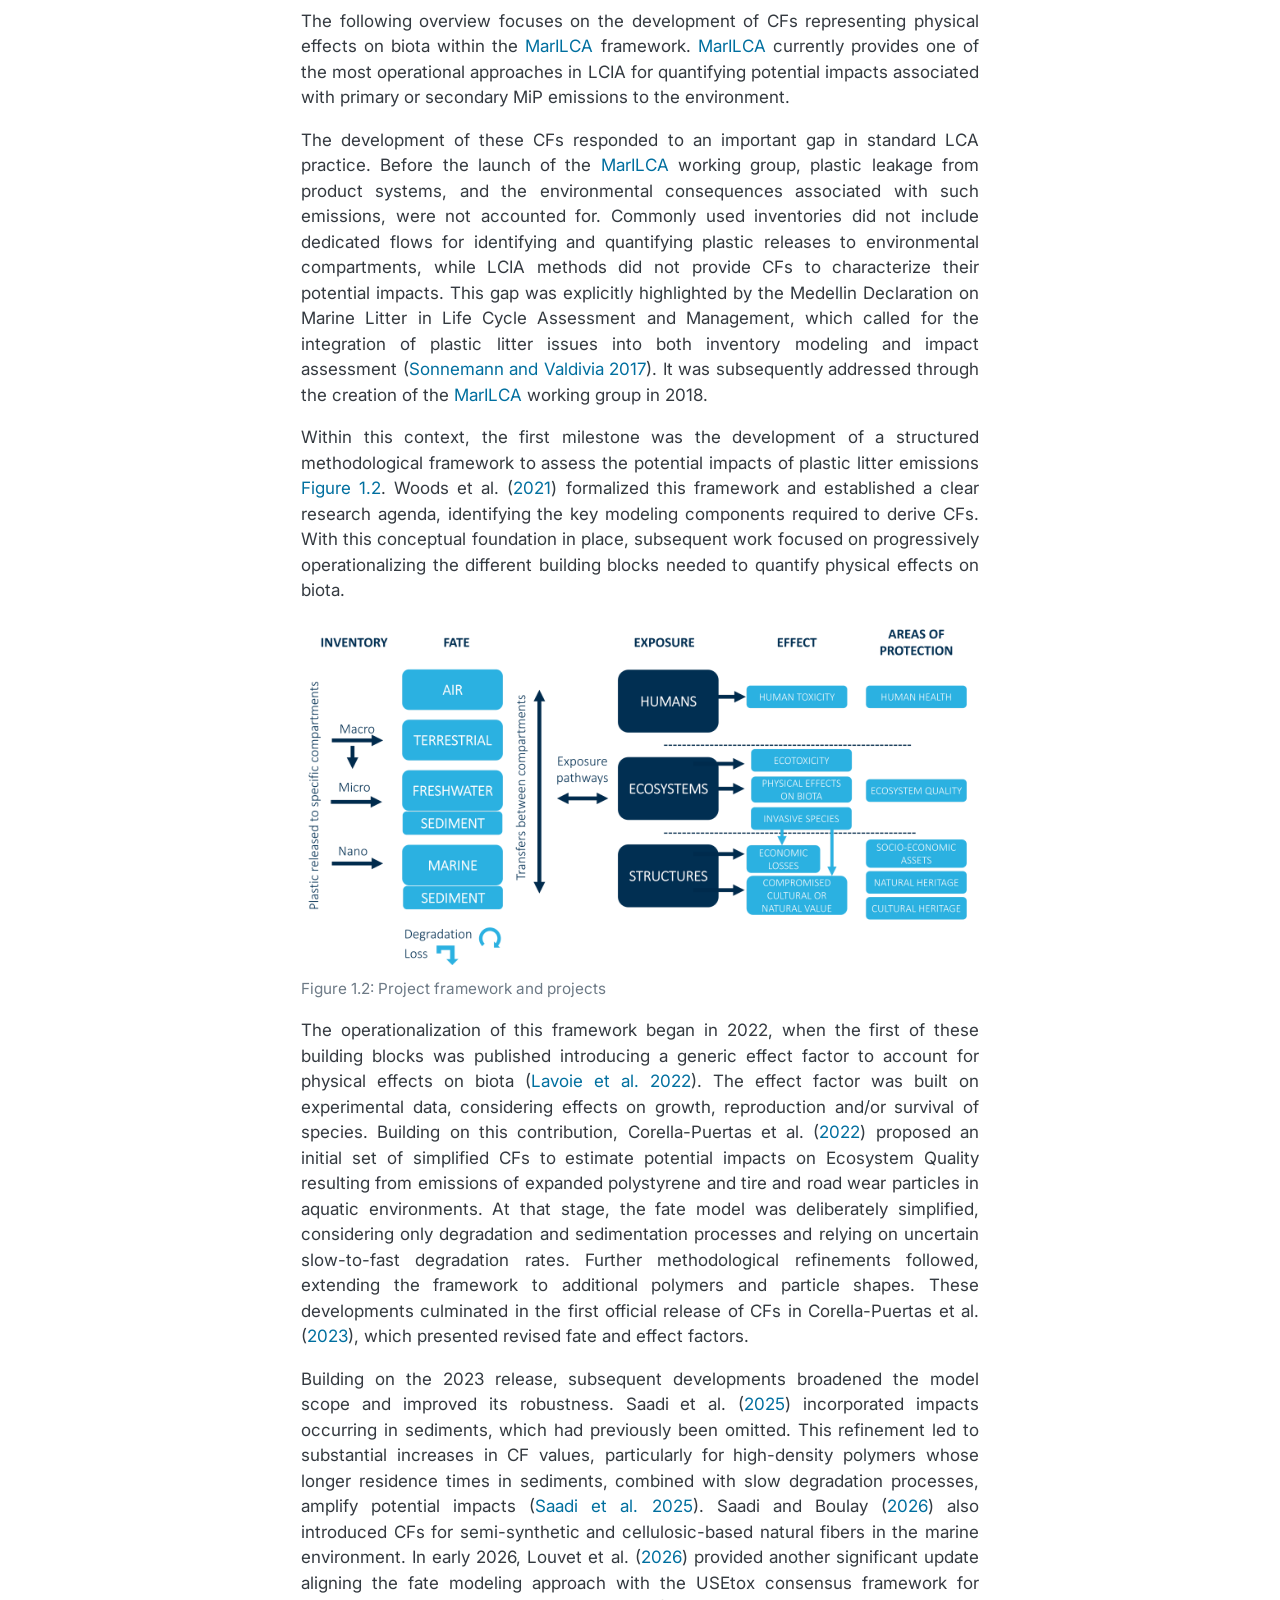
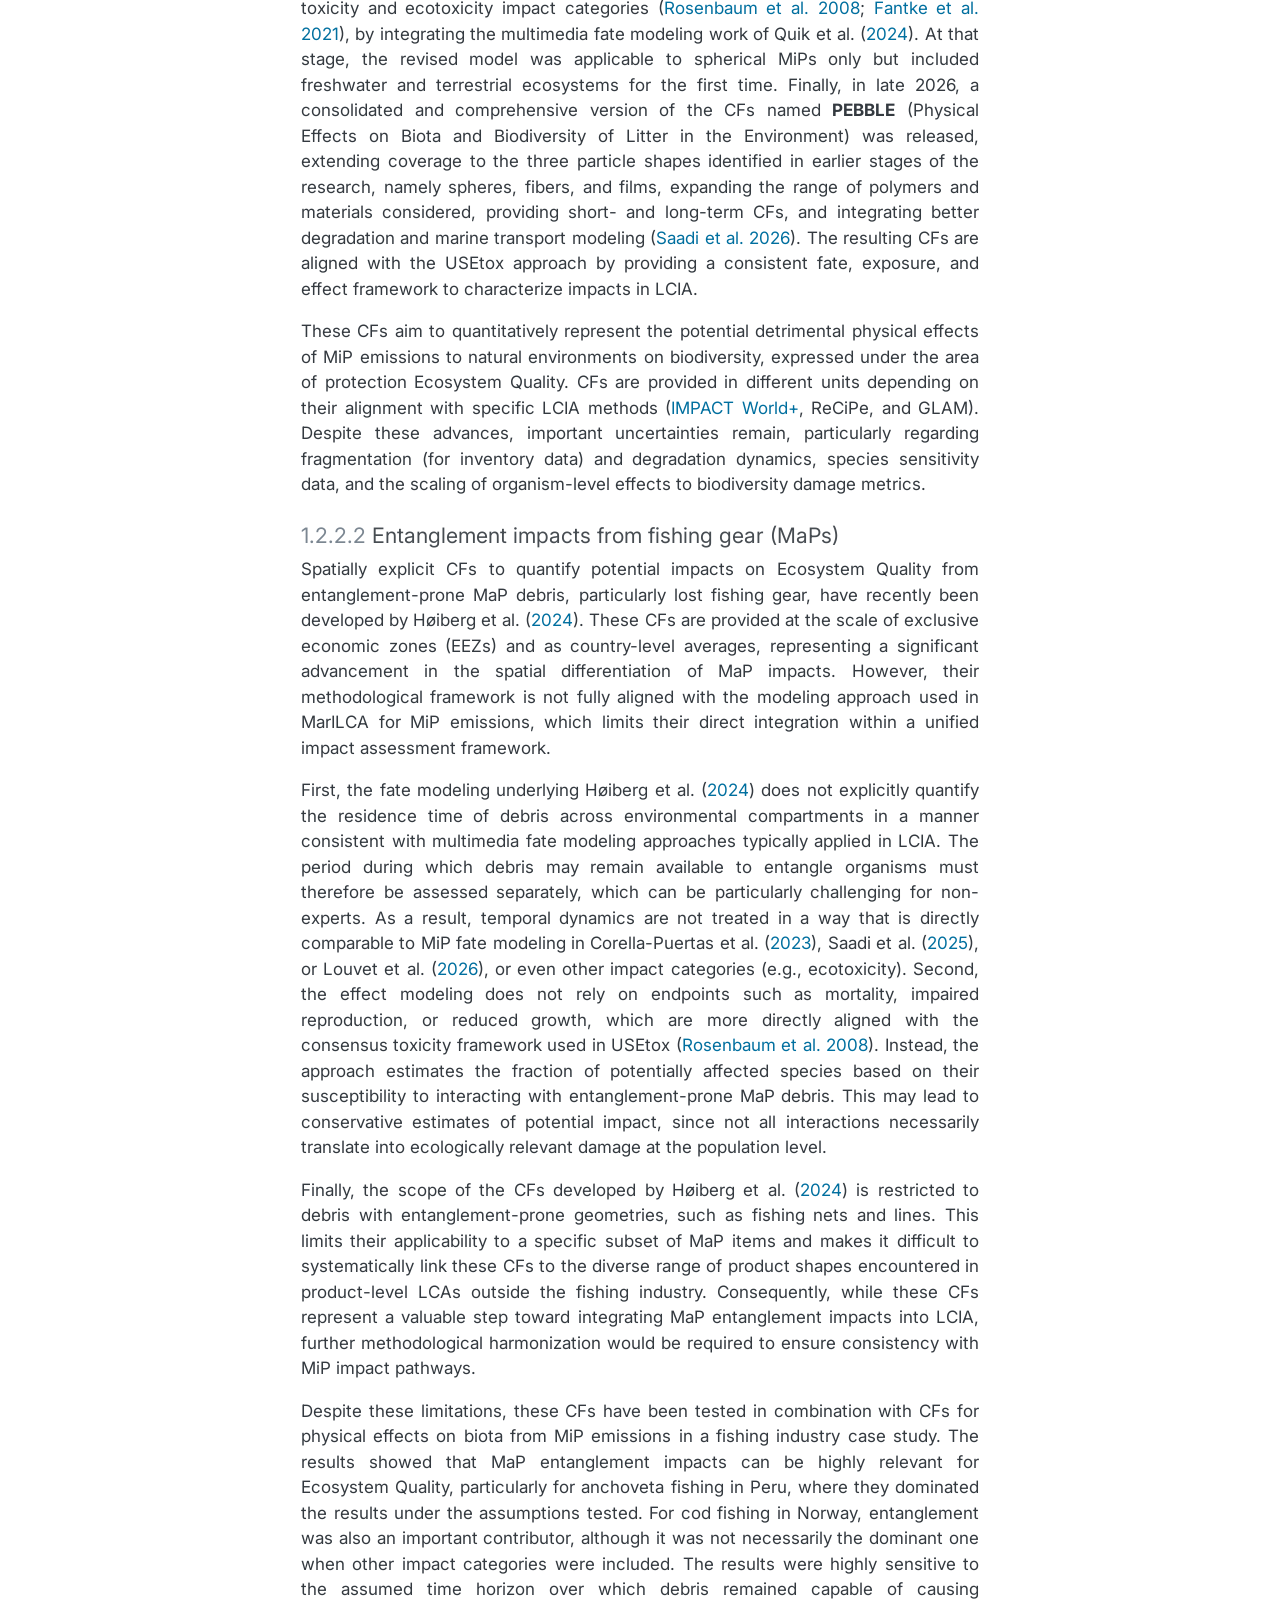
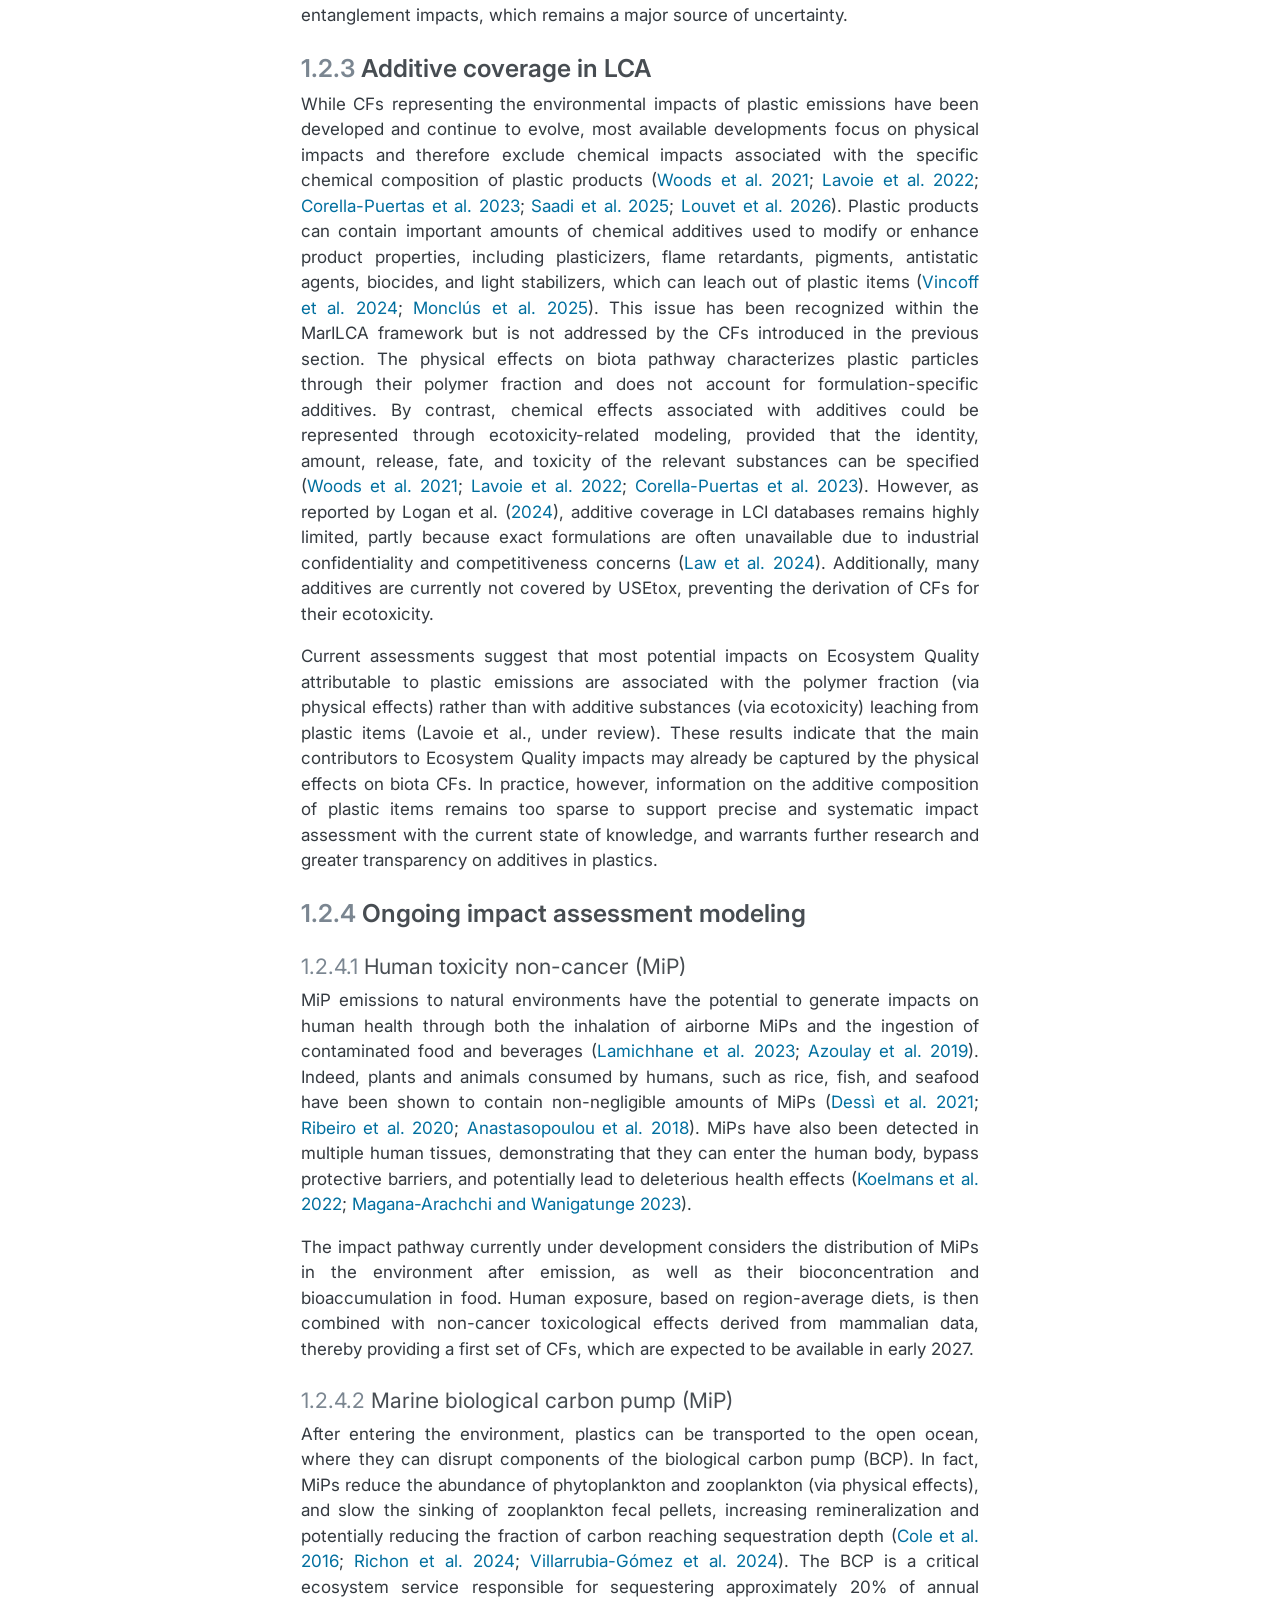
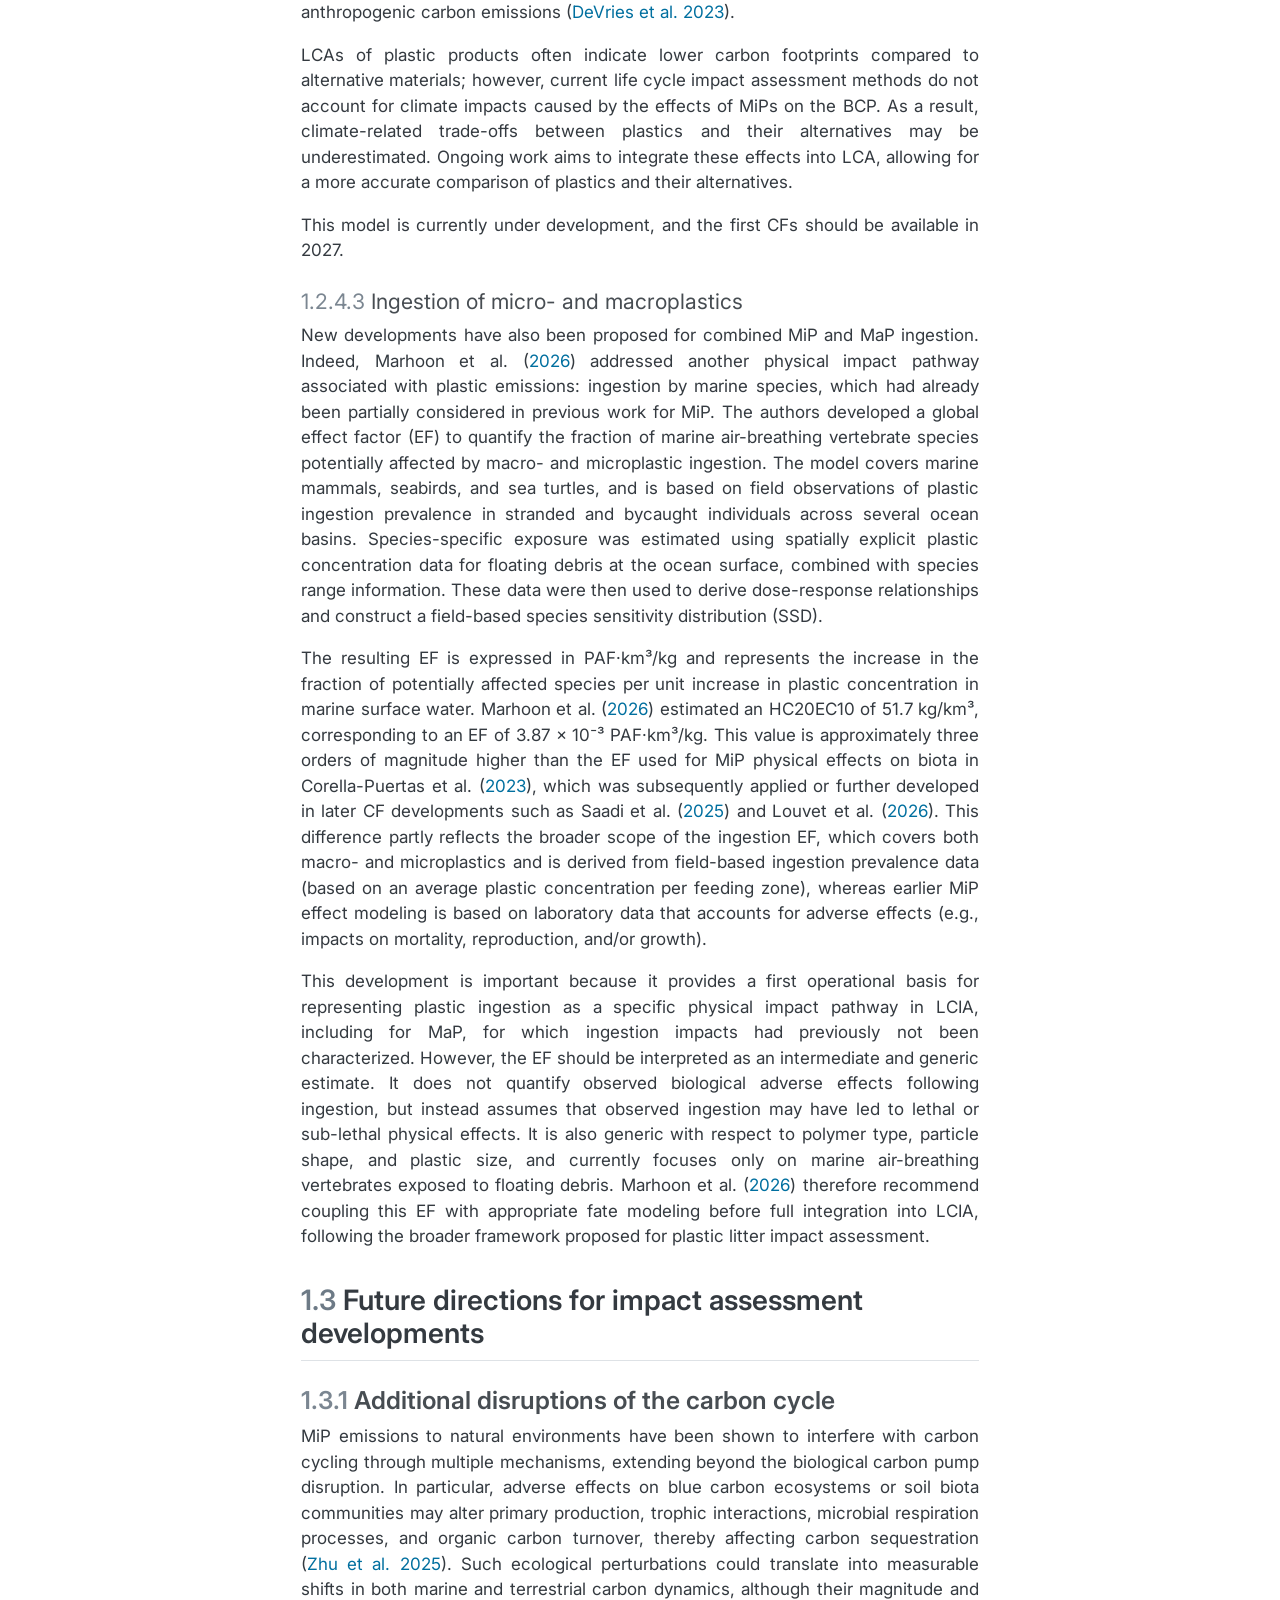
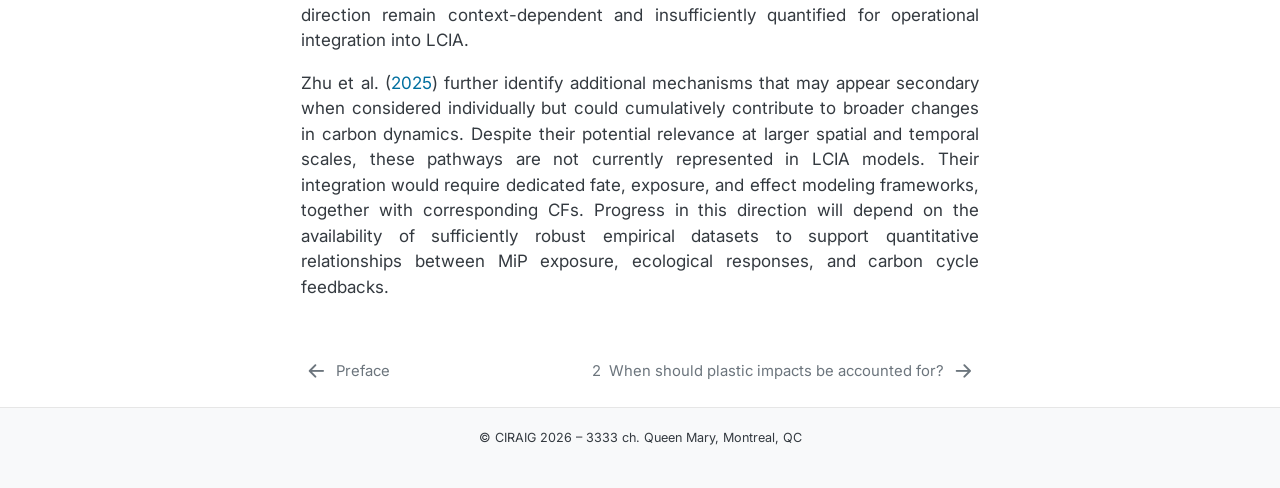
==== commit c272de43: "update section 3" ====
--- a/docs/01_background.html
+++ b/docs/01_background.html
@@ -160,7 +160,7 @@
         <li class="sidebar-item">
   <div class="sidebar-item-container"> 
   <a href="./03_applying-cfs-in-lca.html" class="sidebar-item-text sidebar-link">
- <span class="menu-text"><span class="chapter-number">3</span>&nbsp; <span class="chapter-title">Using CFs to assess potential biodiversity impacts of plastic emissions in your LCAs</span></span></a>
+ <span class="menu-text"><span class="chapter-number">3</span>&nbsp; <span class="chapter-title">How to assess potential biodiversity impacts of plastic emissions in LCAs</span></span></a>
   </div>
 </li>
         <li class="sidebar-item">
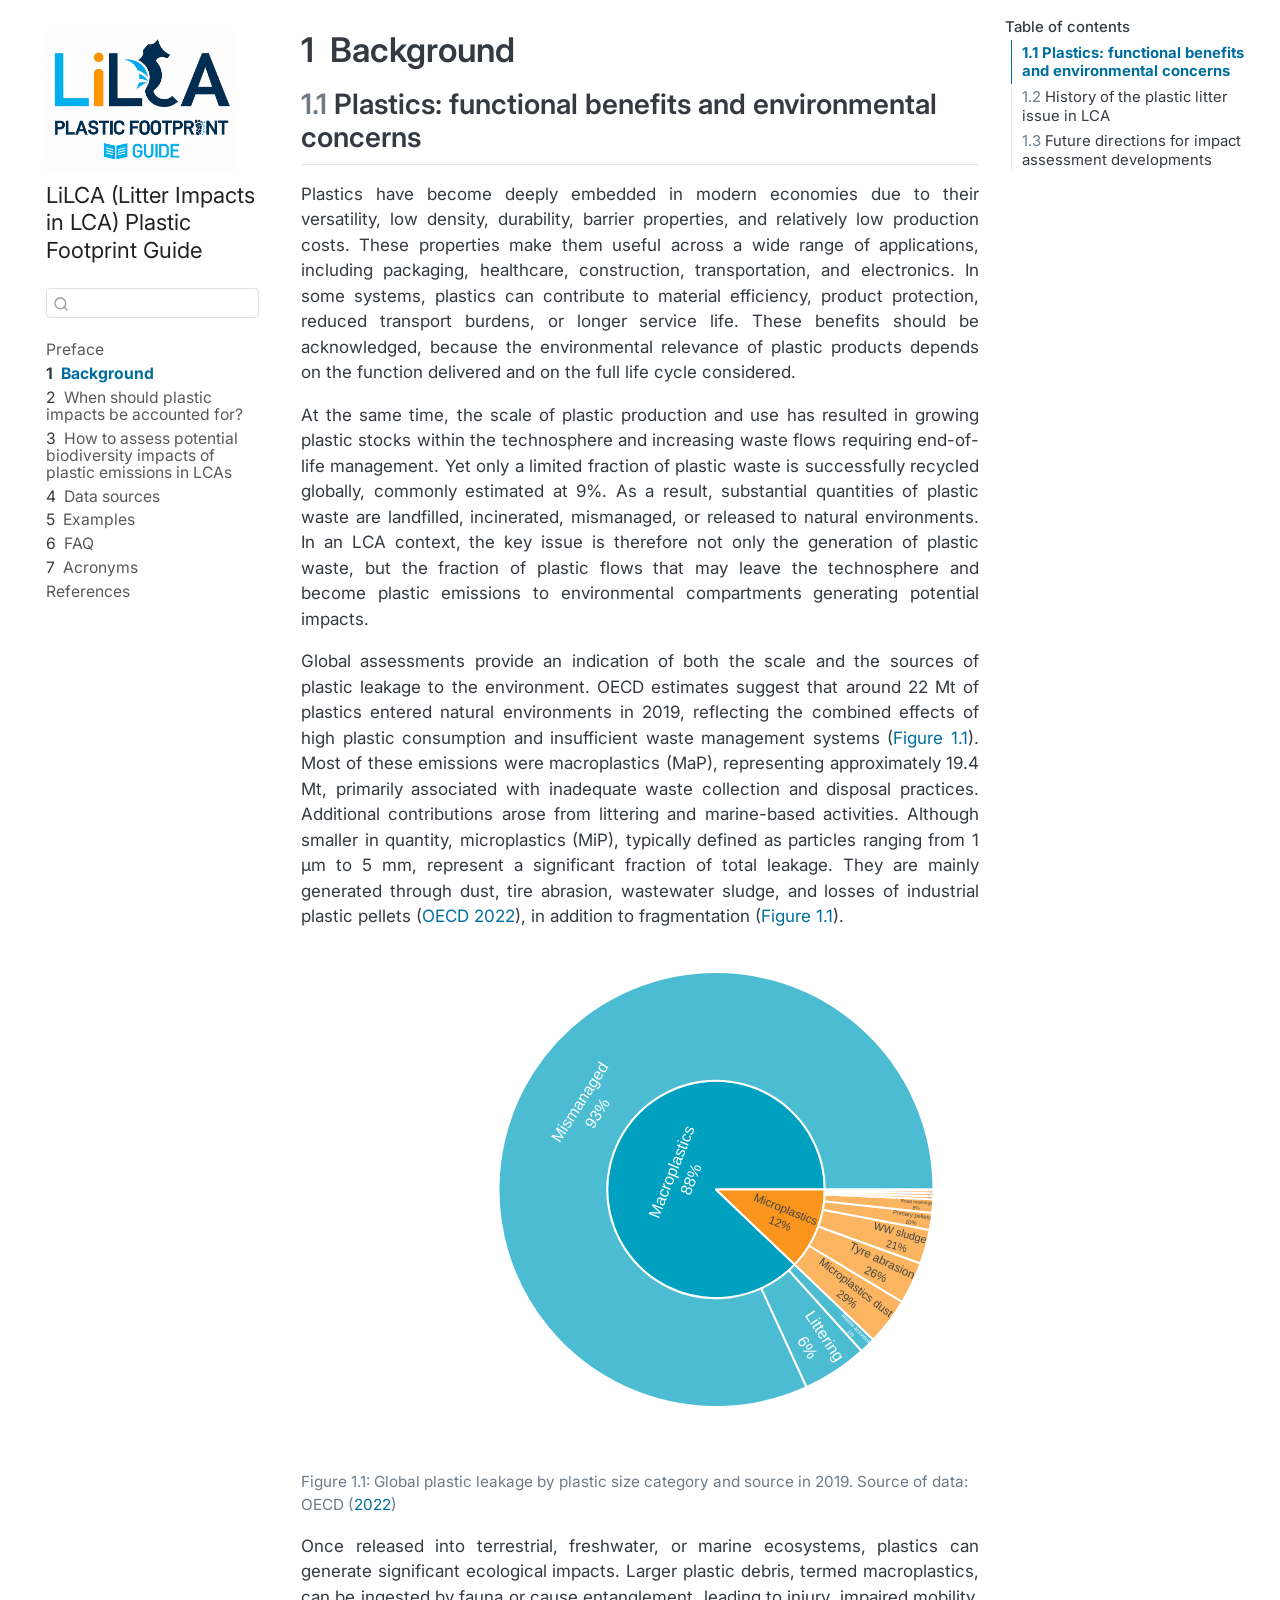
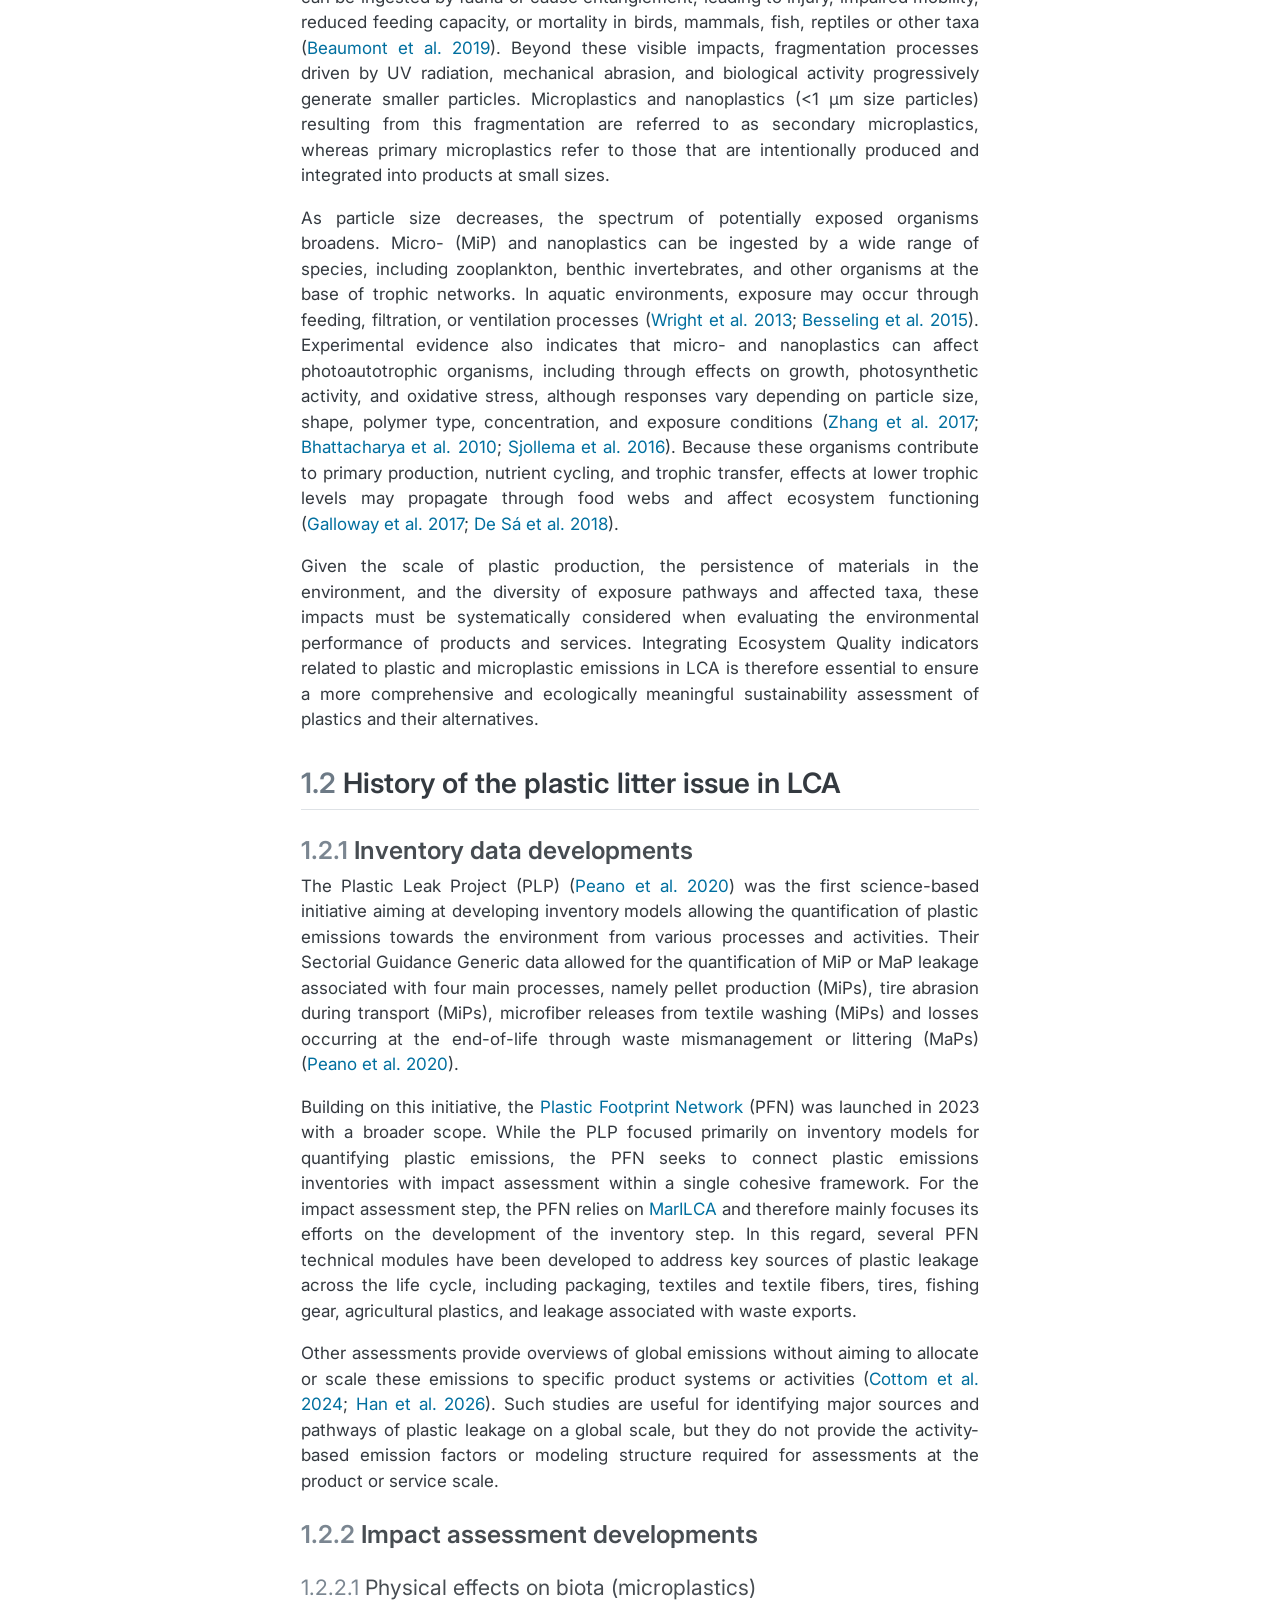
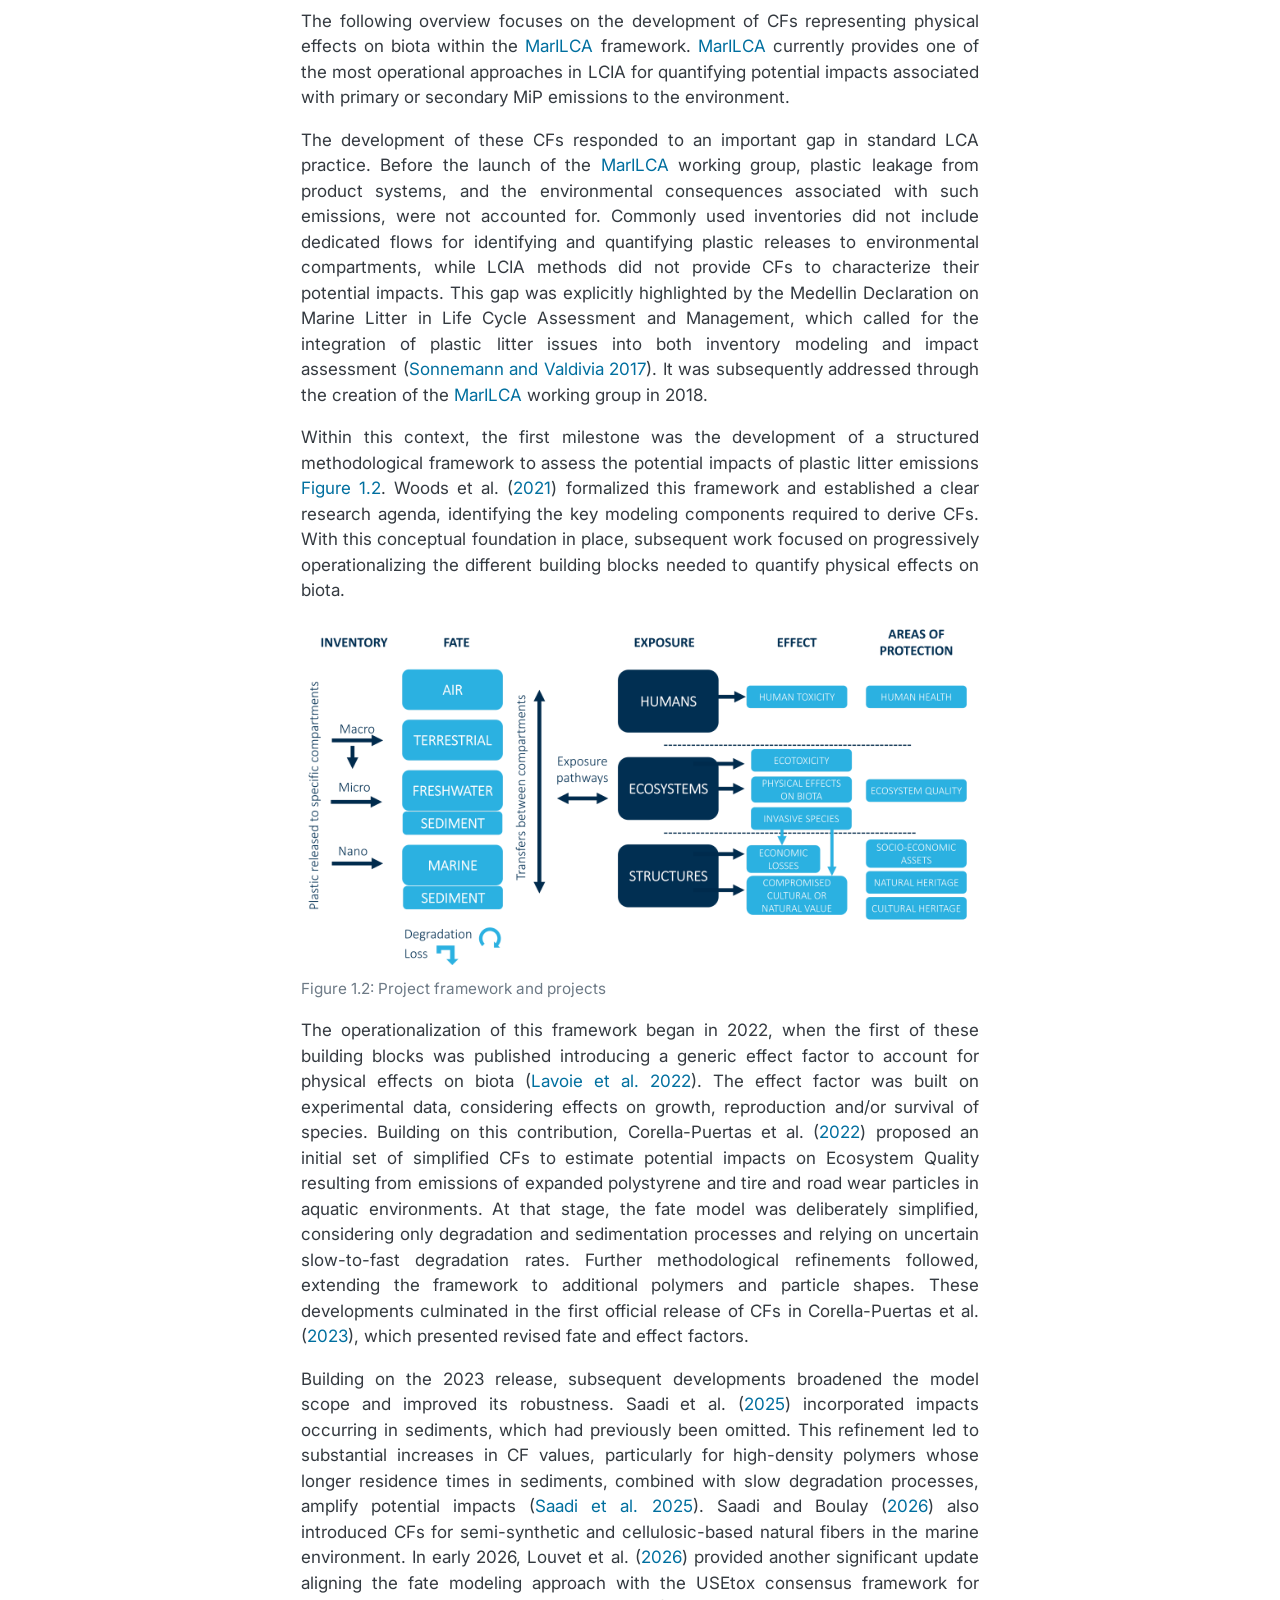
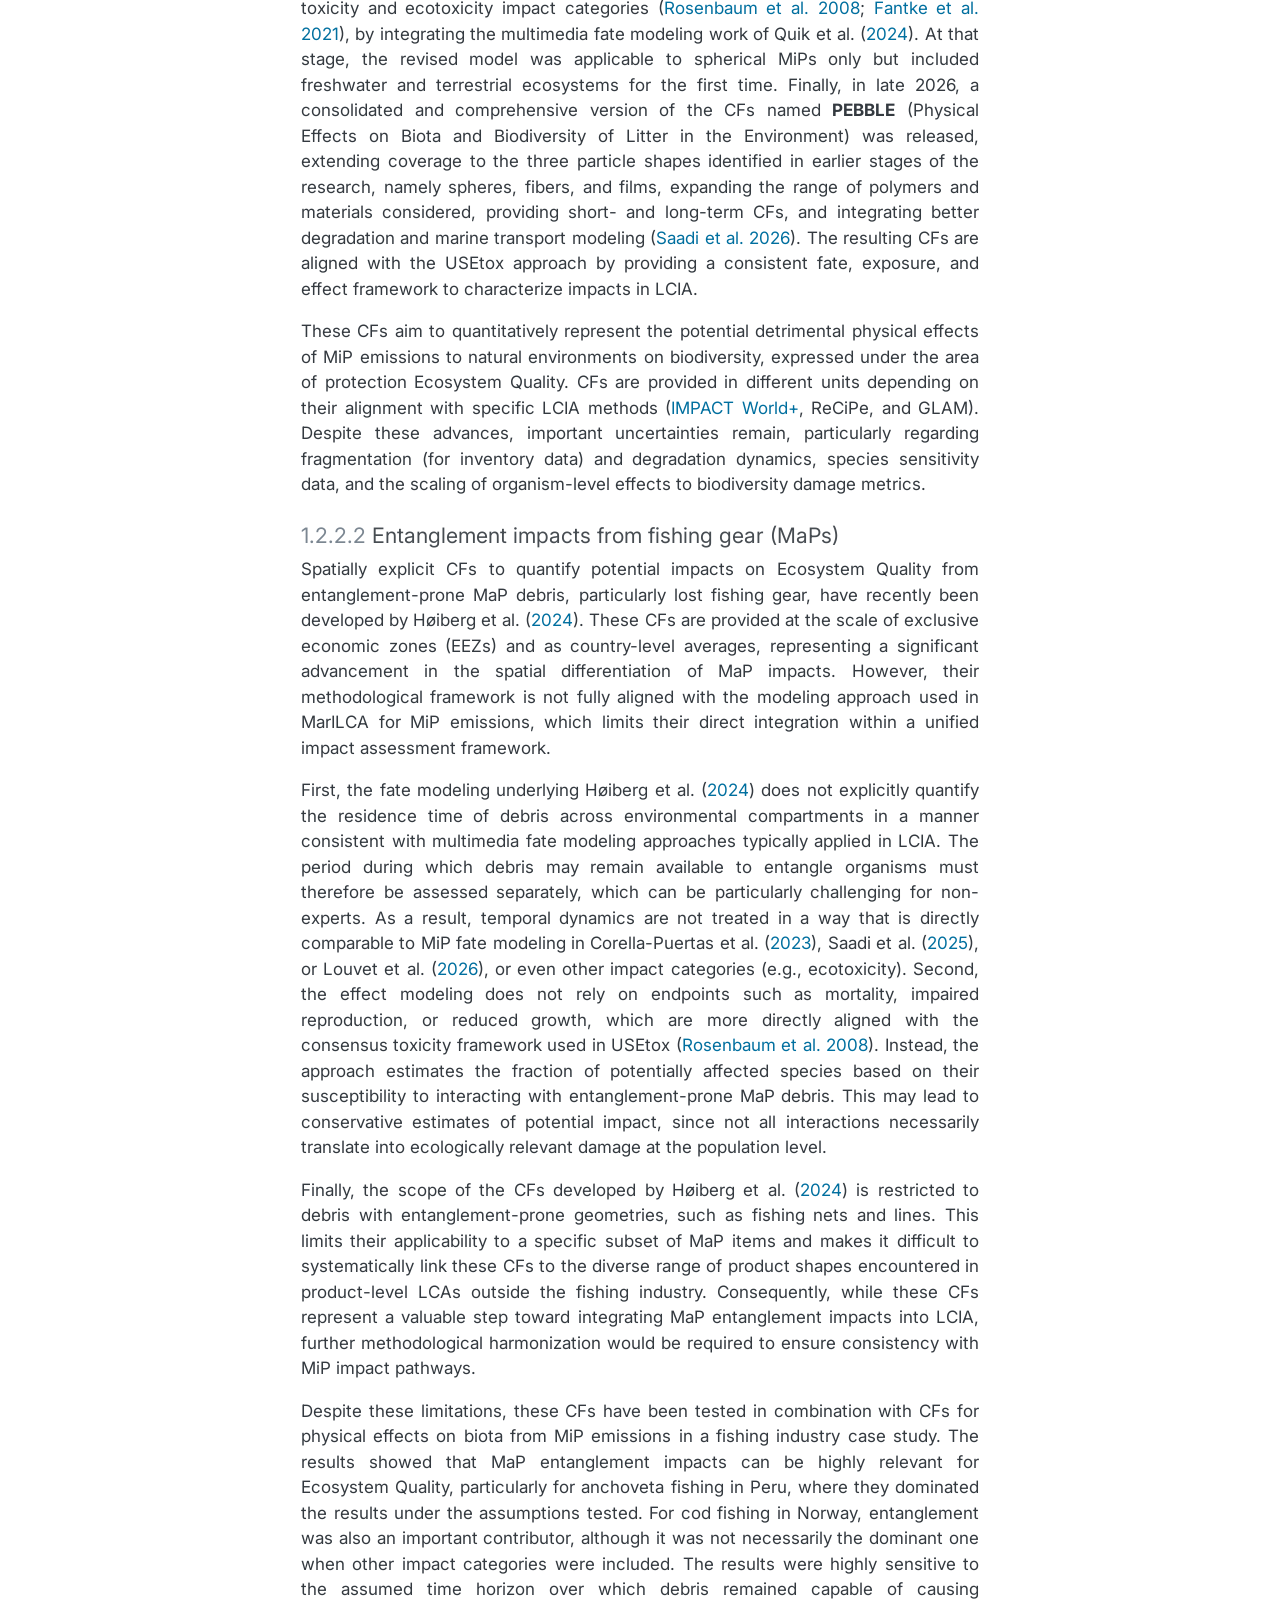
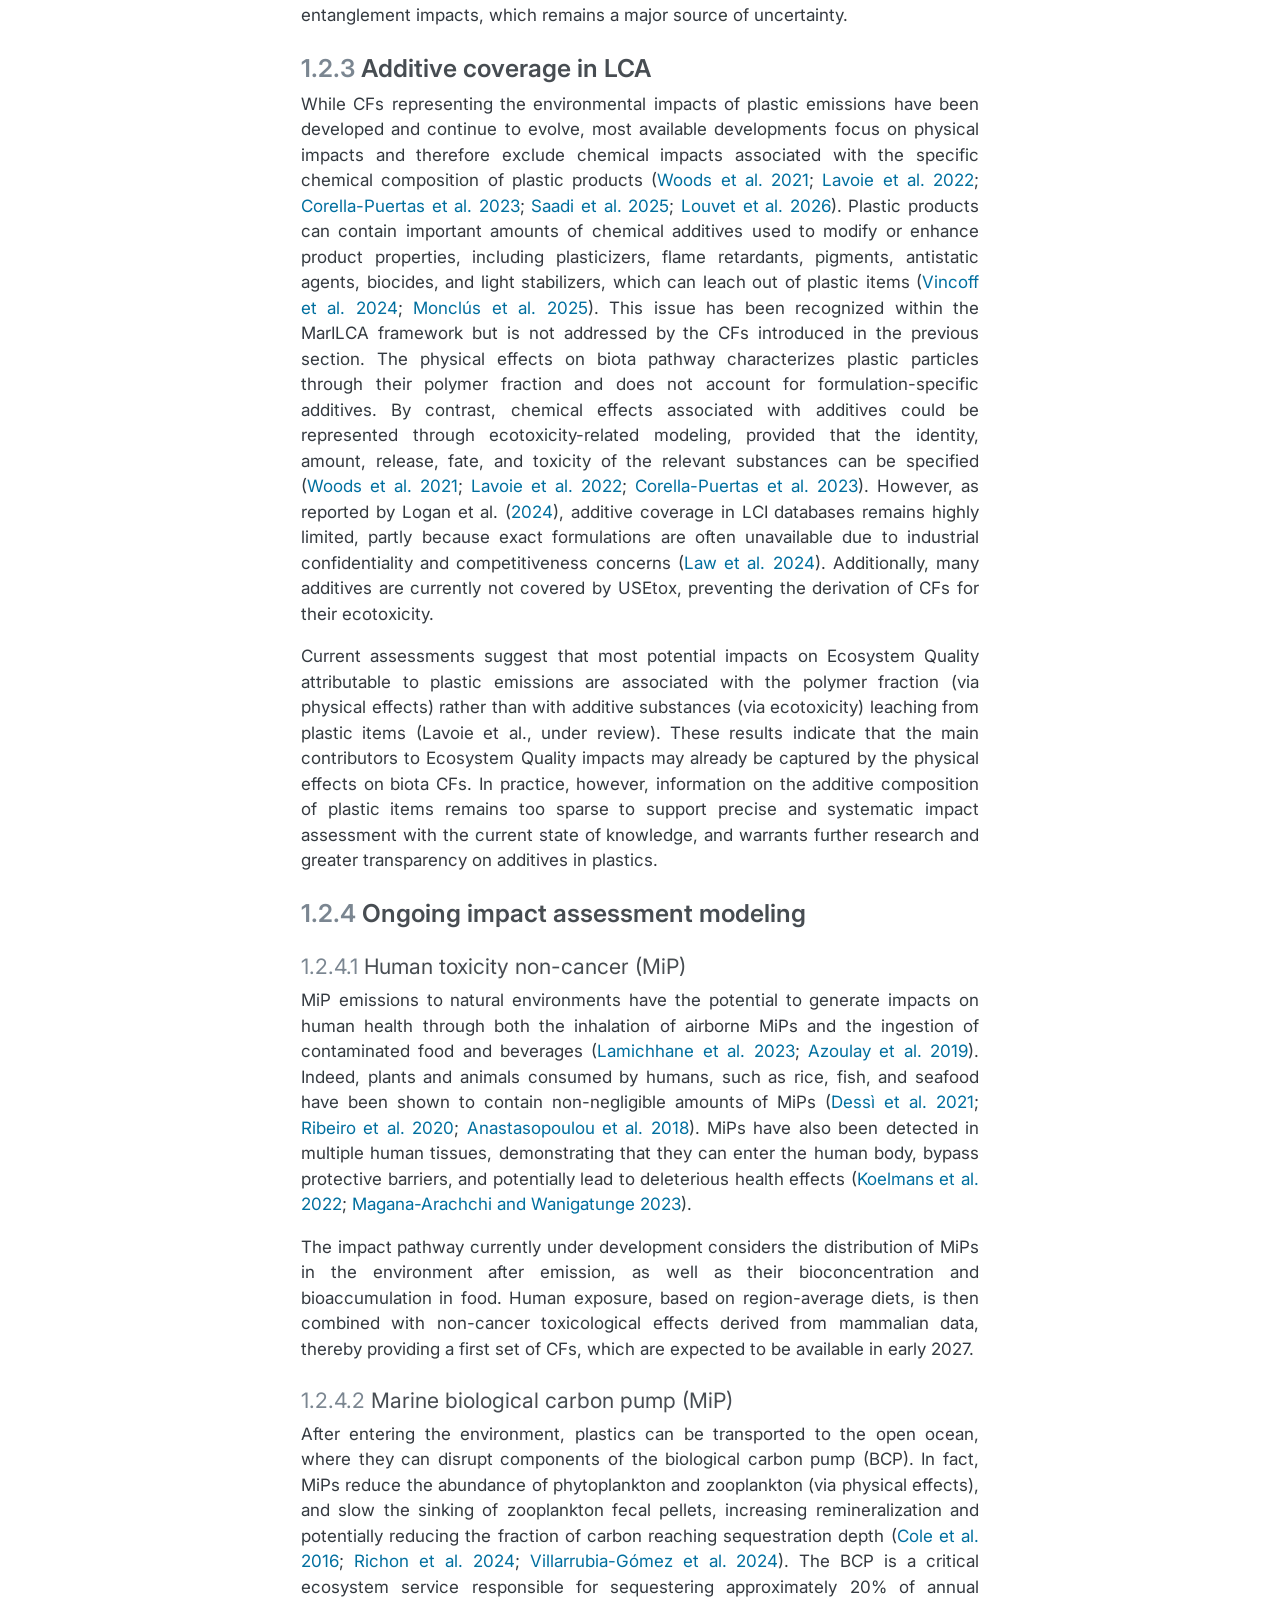
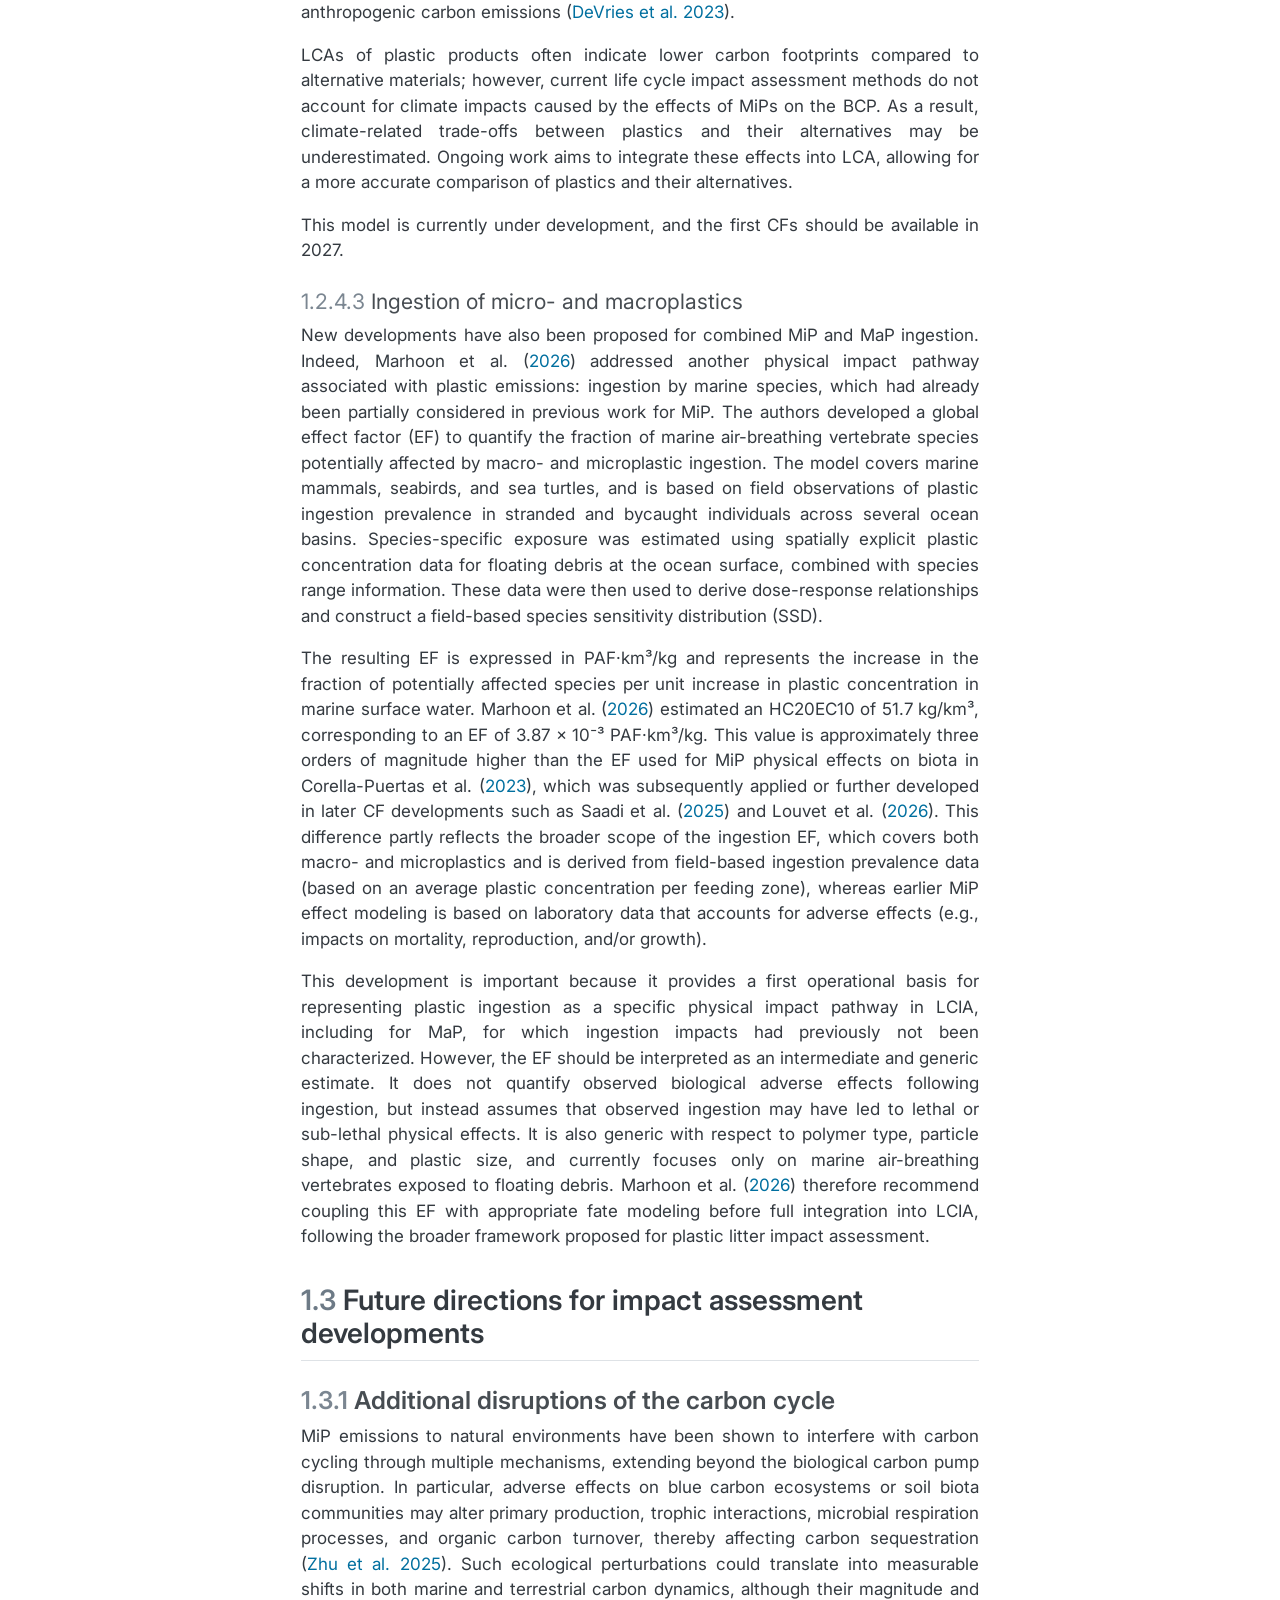
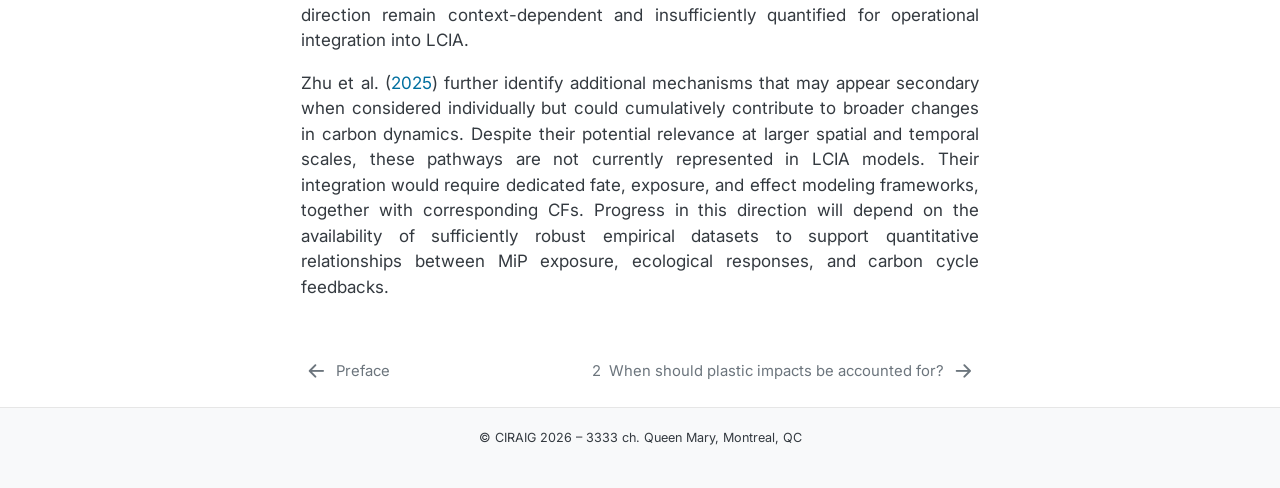
==== commit 14f84ea5: "add acronyms" ====
--- a/docs/01_background.html
+++ b/docs/01_background.html
@@ -179,6 +179,12 @@
   <div class="sidebar-item-container"> 
   <a href="./06_faq.html" class="sidebar-item-text sidebar-link">
  <span class="menu-text"><span class="chapter-number">6</span>&nbsp; <span class="chapter-title">FAQ</span></span></a>
+  </div>
+</li>
+        <li class="sidebar-item">
+  <div class="sidebar-item-container"> 
+  <a href="./07_acronyms.html" class="sidebar-item-text sidebar-link">
+ <span class="menu-text"><span class="chapter-number">7</span>&nbsp; <span class="chapter-title">Acronyms</span></span></a>
   </div>
 </li>
         <li class="sidebar-item">
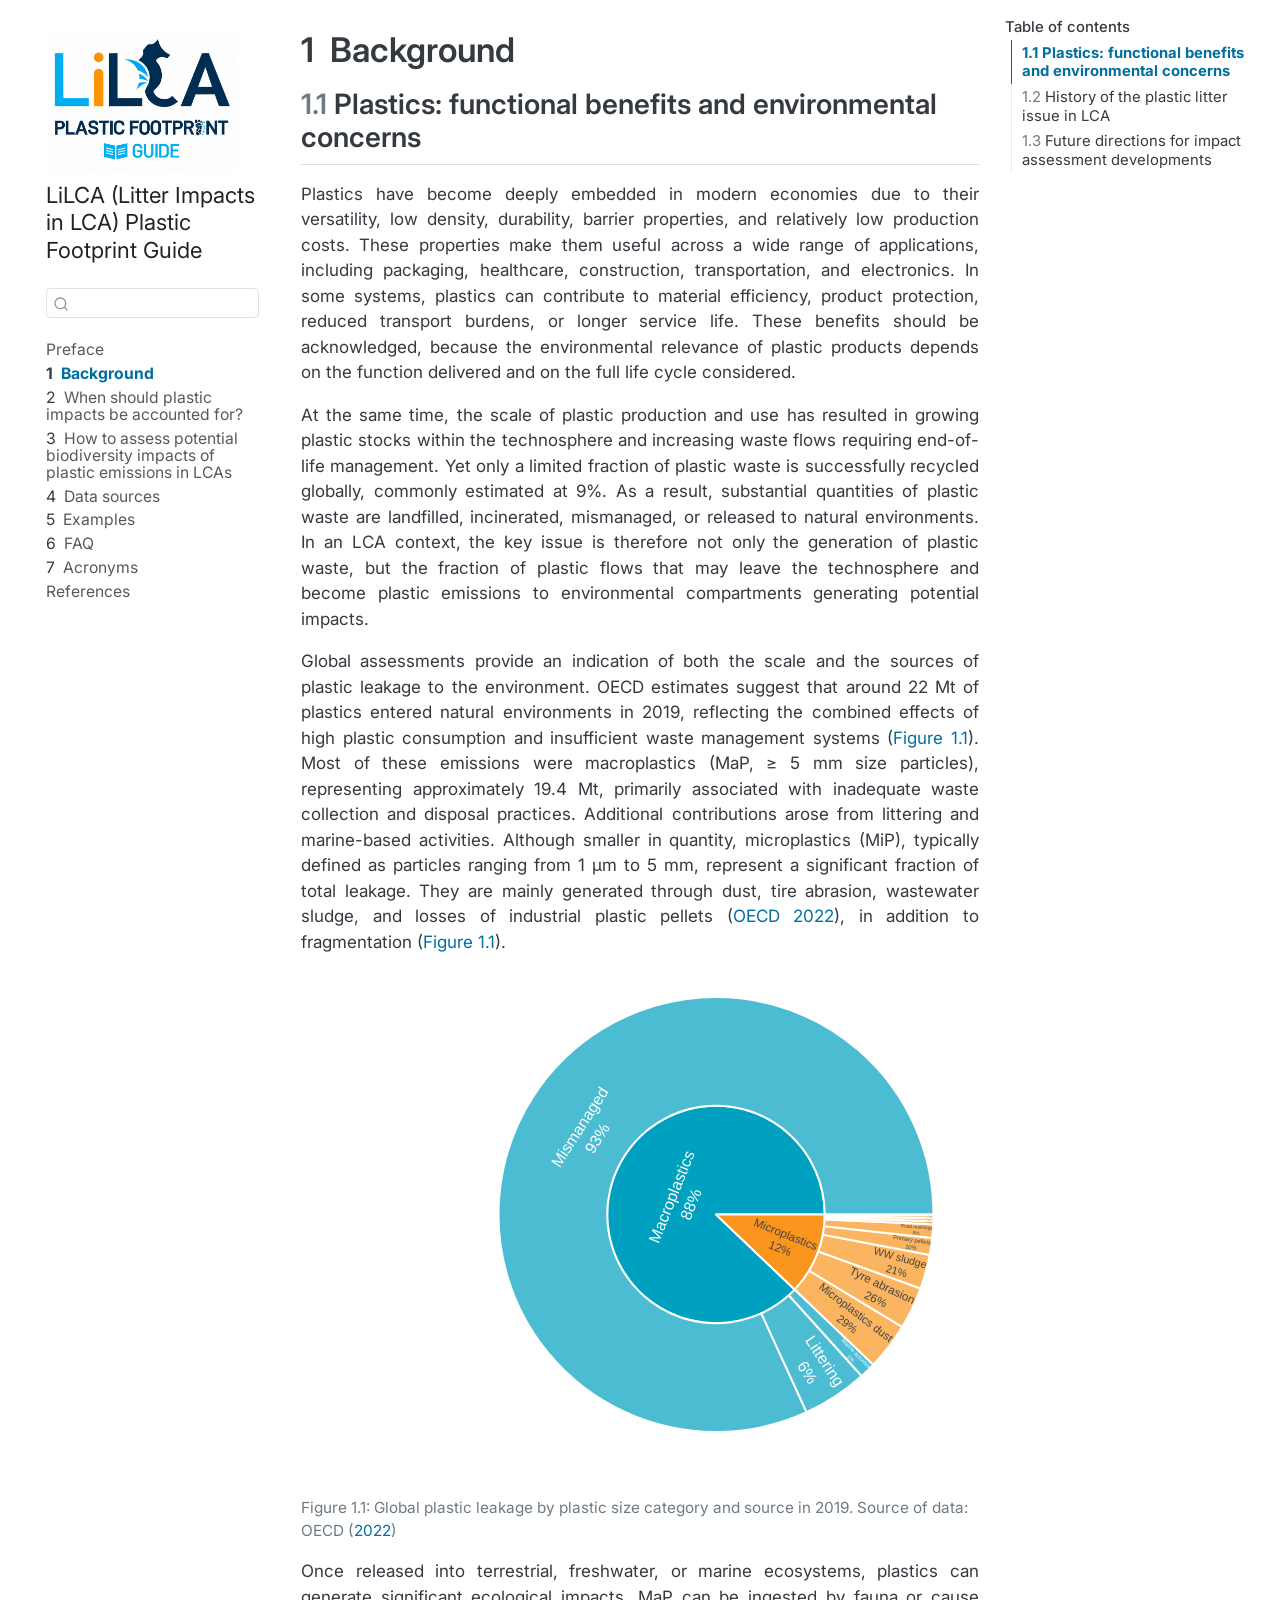
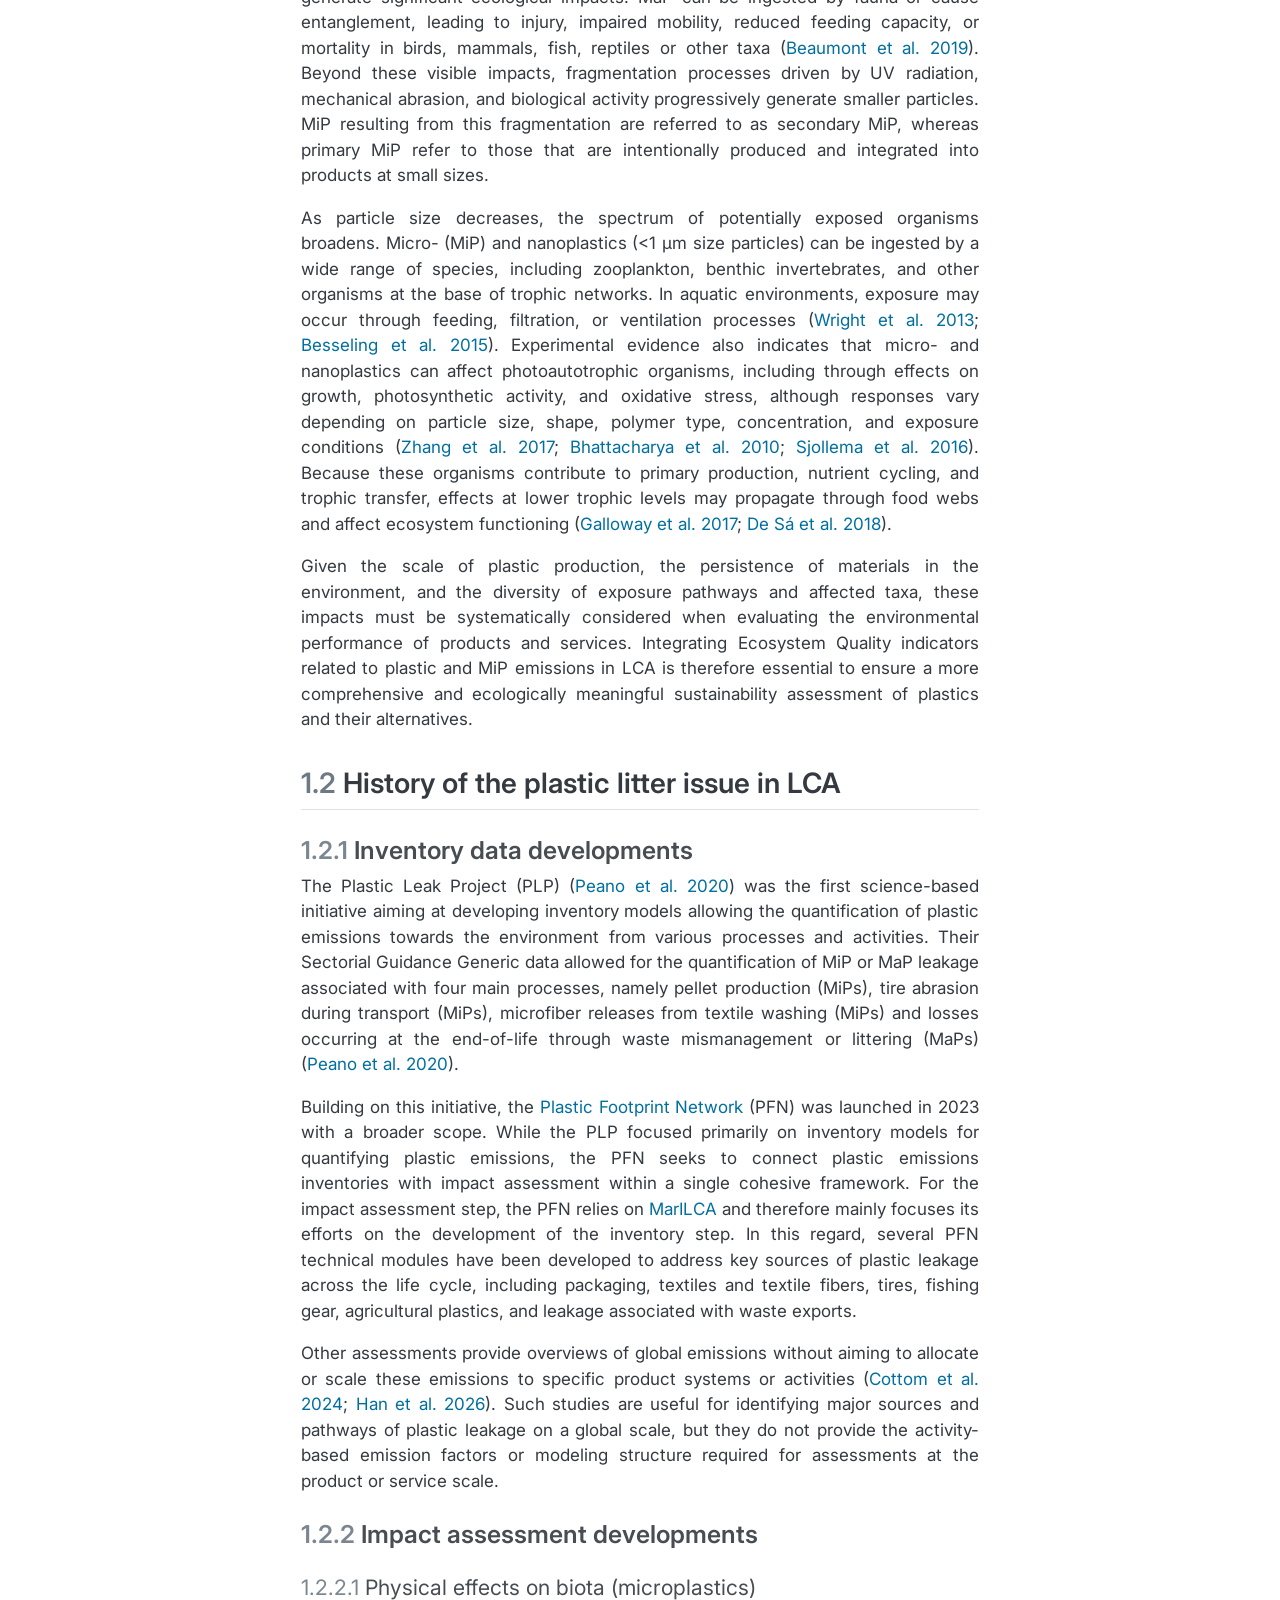
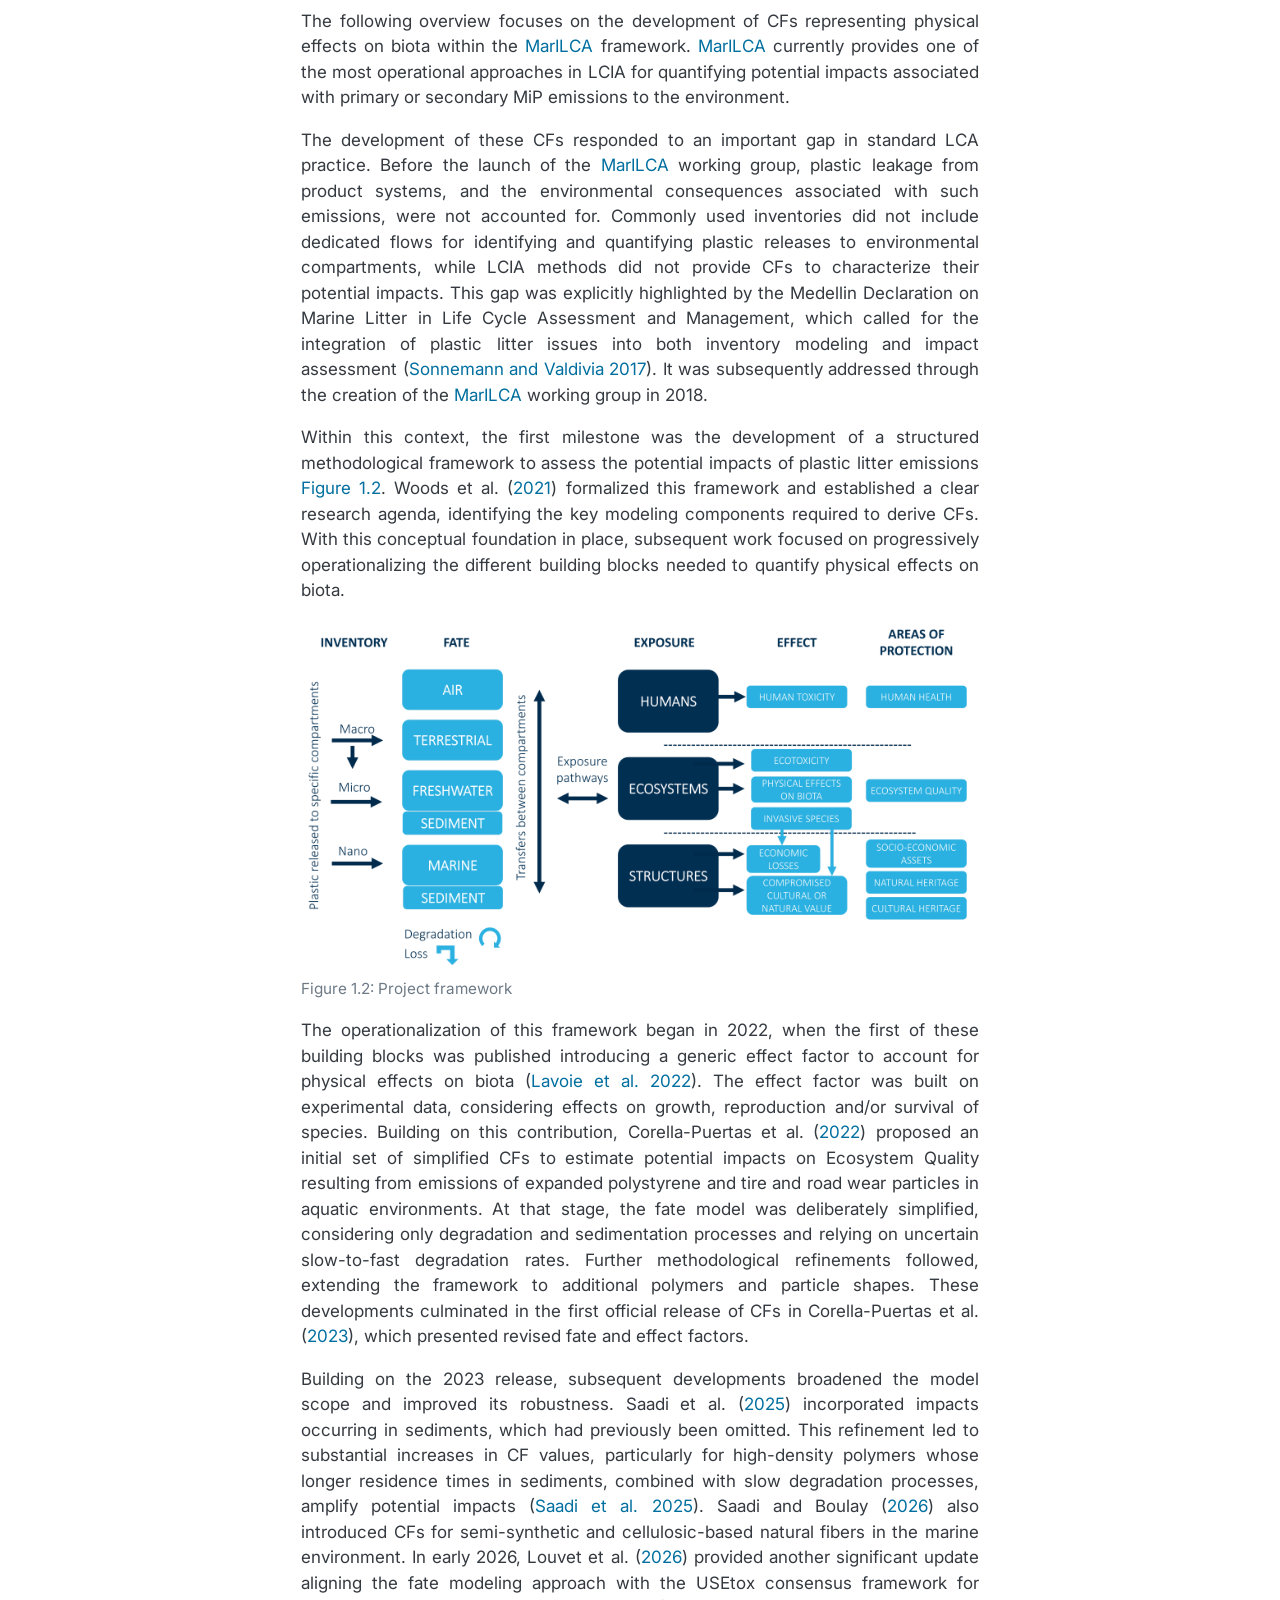
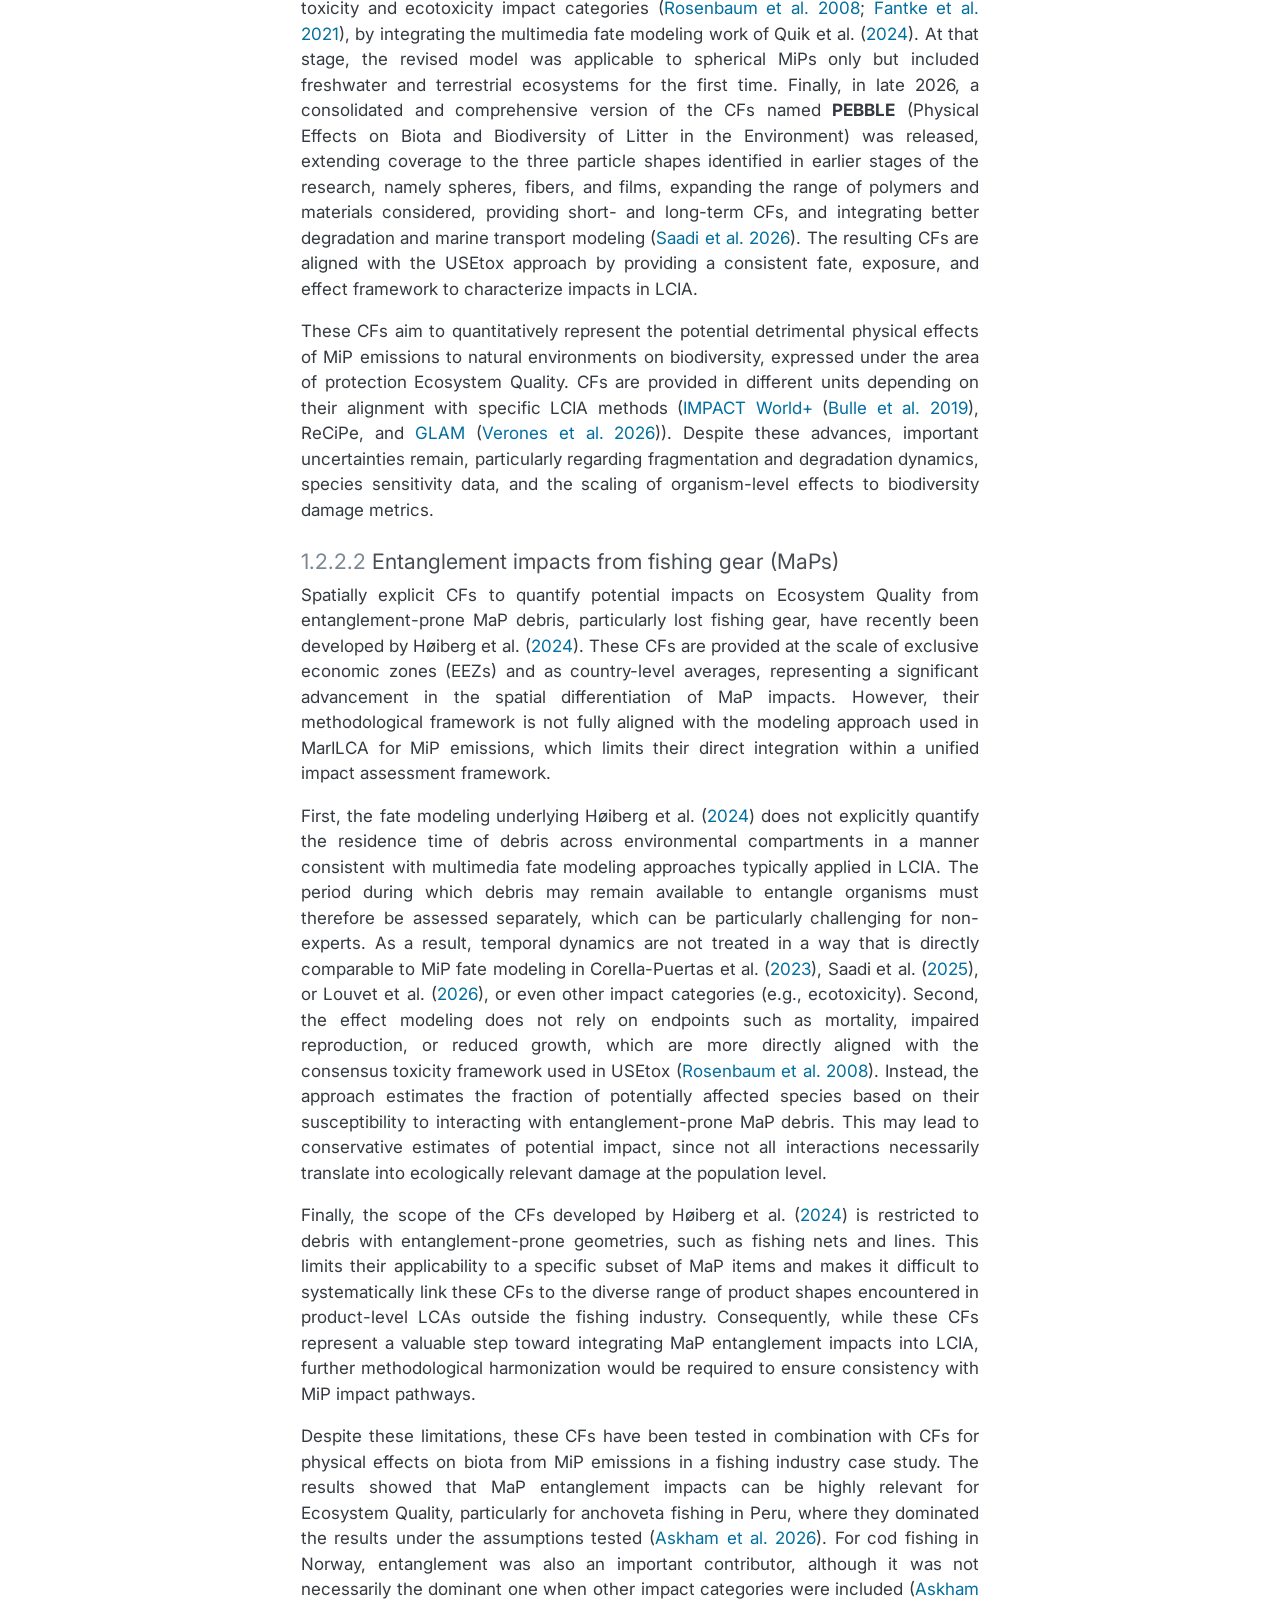
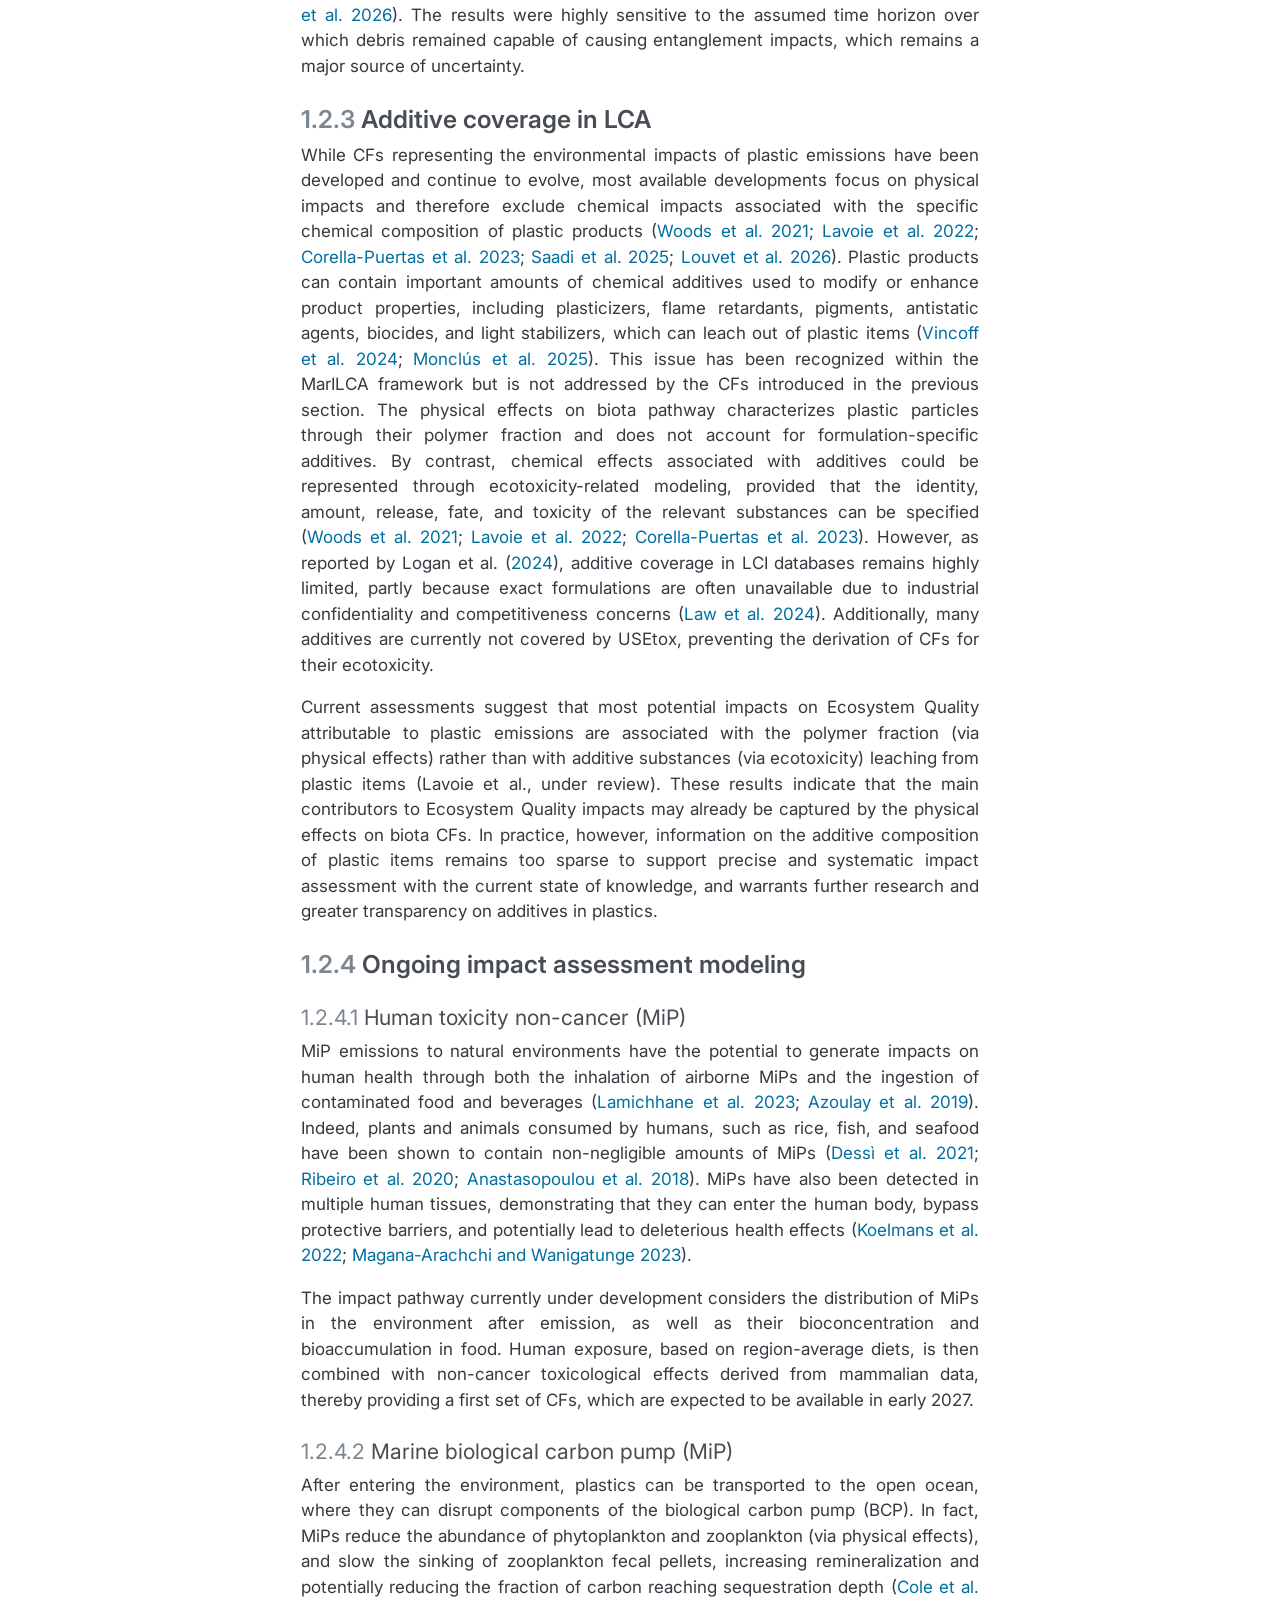
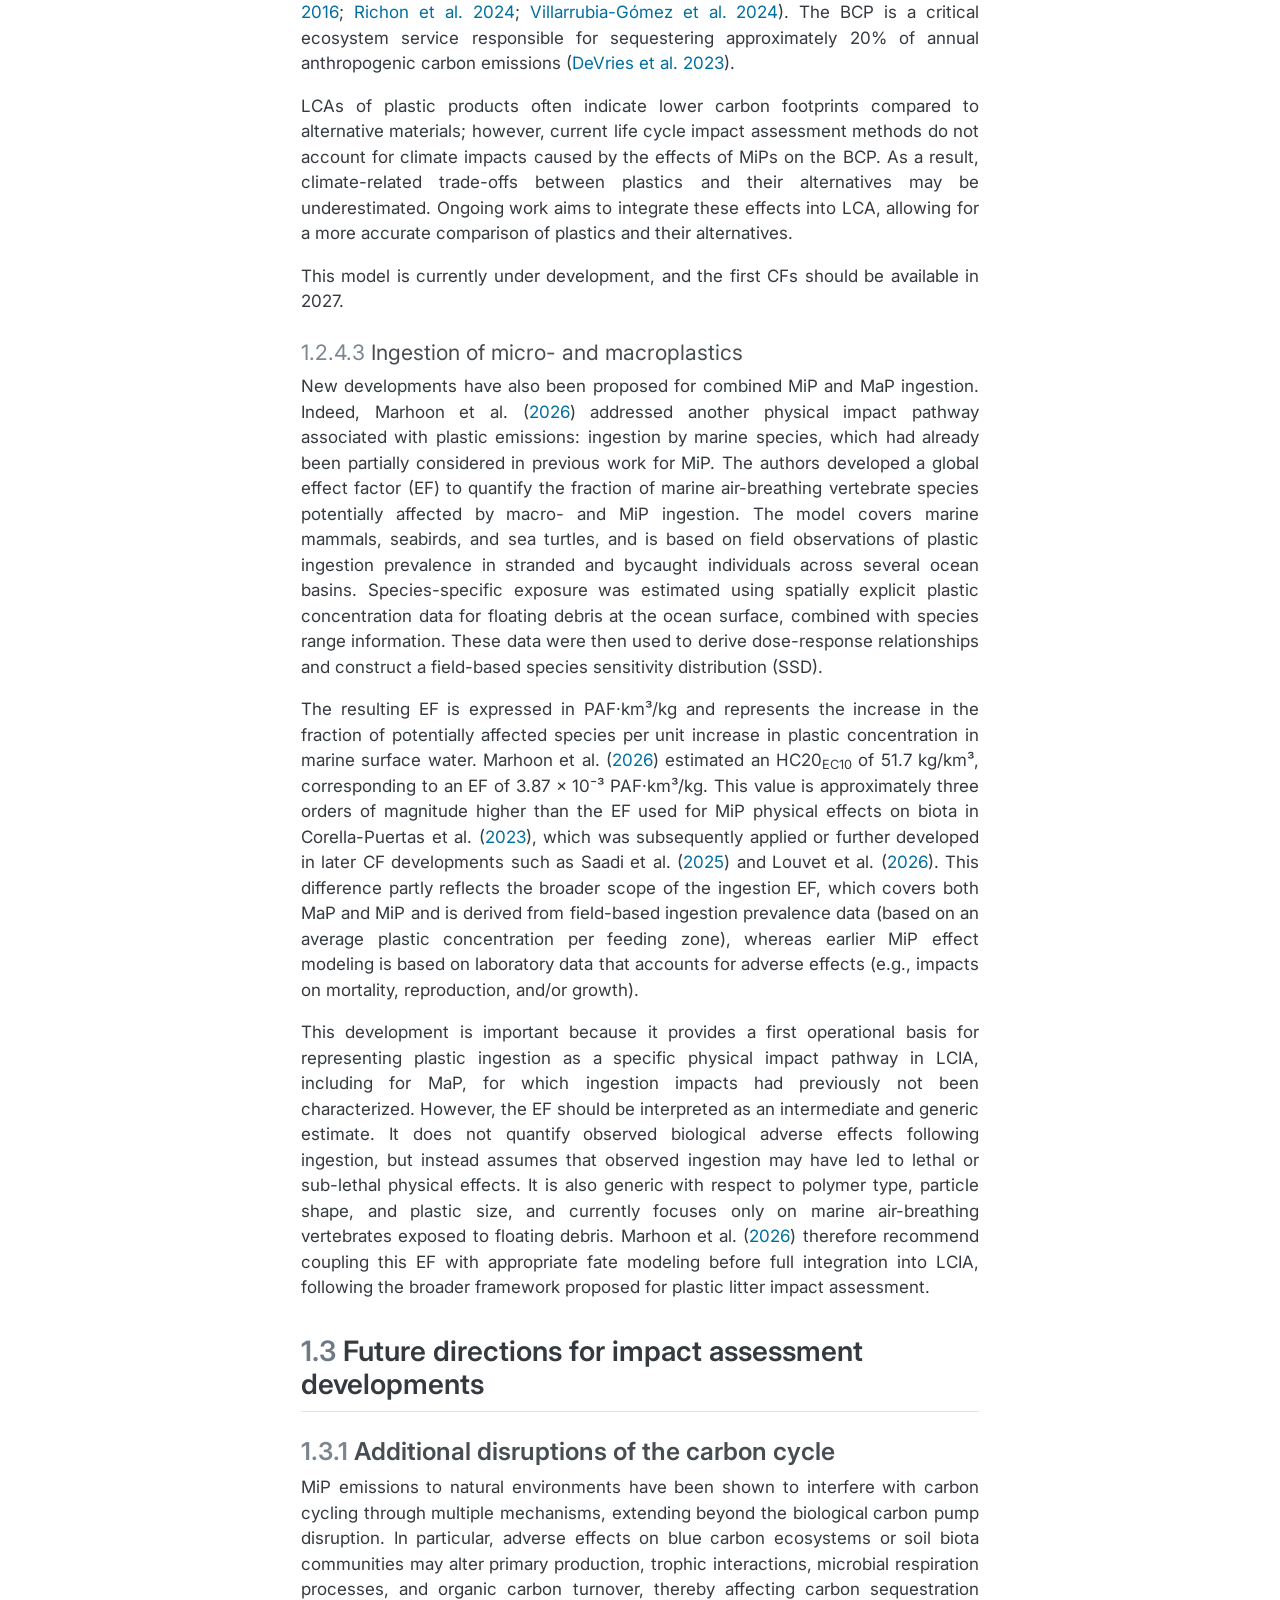
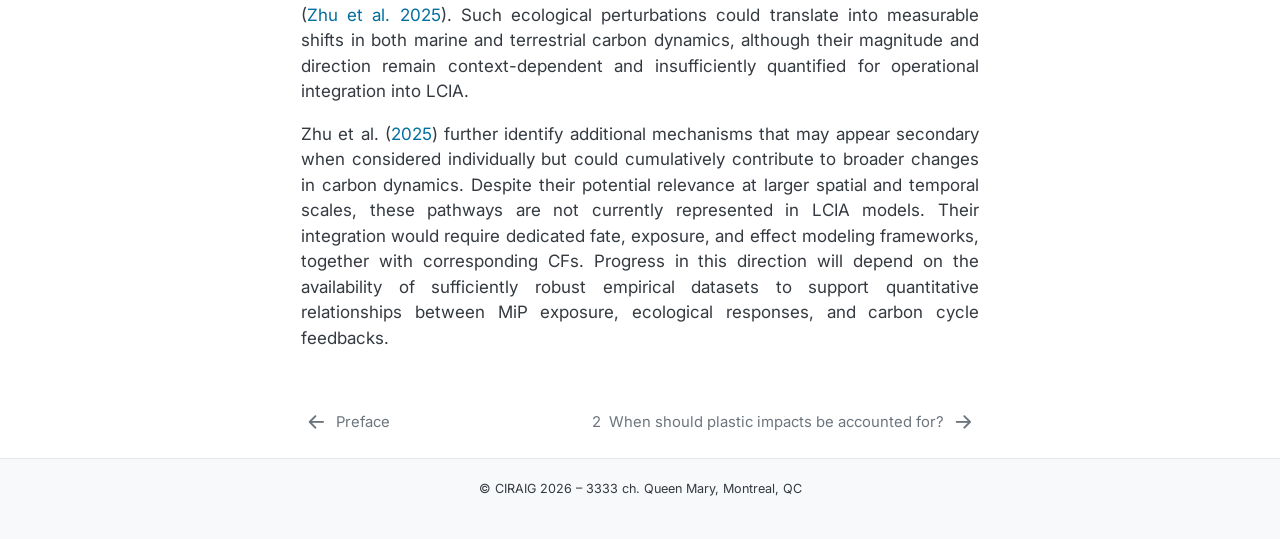
==== commit f8773f70: "Address comments from ECP" ====
--- a/docs/01_background.html
+++ b/docs/01_background.html
@@ -210,14 +210,14 @@
   <li><a href="#impact-assessment-developments" id="toc-impact-assessment-developments" class="nav-link" data-scroll-target="#impact-assessment-developments"><span class="header-section-number">1.2.2</span> Impact assessment developments</a>
   <ul>
   <li><a href="#physical-effects-on-biota-microplastics" id="toc-physical-effects-on-biota-microplastics" class="nav-link" data-scroll-target="#physical-effects-on-biota-microplastics"><span class="header-section-number">1.2.2.1</span> Physical effects on biota (microplastics)</a></li>
-  <li><a href="#entanglement-impacts-from-fishing-gear-maps" id="toc-entanglement-impacts-from-fishing-gear-maps" class="nav-link" data-scroll-target="#entanglement-impacts-from-fishing-gear-maps"><span class="header-section-number">1.2.2.2</span> Entanglement impacts from fishing gear (MaPs)</a></li>
+  <li><a href="#sec-entanglement-impacts-from-fishing-gear" id="toc-sec-entanglement-impacts-from-fishing-gear" class="nav-link" data-scroll-target="#sec-entanglement-impacts-from-fishing-gear"><span class="header-section-number">1.2.2.2</span> Entanglement impacts from fishing gear (MaPs)</a></li>
   </ul></li>
   <li><a href="#sec-additive-coverage" id="toc-sec-additive-coverage" class="nav-link" data-scroll-target="#sec-additive-coverage"><span class="header-section-number">1.2.3</span> Additive coverage in LCA</a></li>
-  <li><a href="#ongoing-impact-assessment-modeling" id="toc-ongoing-impact-assessment-modeling" class="nav-link" data-scroll-target="#ongoing-impact-assessment-modeling"><span class="header-section-number">1.2.4</span> Ongoing impact assessment modeling</a>
+  <li><a href="#sec-ongoing-impact-assessment-modeling" id="toc-sec-ongoing-impact-assessment-modeling" class="nav-link" data-scroll-target="#sec-ongoing-impact-assessment-modeling"><span class="header-section-number">1.2.4</span> Ongoing impact assessment modeling</a>
   <ul>
   <li><a href="#human-toxicity-non-cancer-mip" id="toc-human-toxicity-non-cancer-mip" class="nav-link" data-scroll-target="#human-toxicity-non-cancer-mip"><span class="header-section-number">1.2.4.1</span> Human toxicity non-cancer (MiP)</a></li>
   <li><a href="#sec-marine-carbon-pump" id="toc-sec-marine-carbon-pump" class="nav-link" data-scroll-target="#sec-marine-carbon-pump"><span class="header-section-number">1.2.4.2</span> Marine biological carbon pump (MiP)</a></li>
-  <li><a href="#ingestion-of-micro--and-macroplastics" id="toc-ingestion-of-micro--and-macroplastics" class="nav-link" data-scroll-target="#ingestion-of-micro--and-macroplastics"><span class="header-section-number">1.2.4.3</span> Ingestion of micro- and macroplastics</a></li>
+  <li><a href="#sec-ingestion-micro-and-macroplastics" id="toc-sec-ingestion-micro-and-macroplastics" class="nav-link" data-scroll-target="#sec-ingestion-micro-and-macroplastics"><span class="header-section-number">1.2.4.3</span> Ingestion of micro- and macroplastics</a></li>
   </ul></li>
   </ul></li>
   <li><a href="#future-directions-for-impact-assessment-developments" id="toc-future-directions-for-impact-assessment-developments" class="nav-link" data-scroll-target="#future-directions-for-impact-assessment-developments"><span class="header-section-number">1.3</span> Future directions for impact assessment developments</a>
@@ -253,7 +253,7 @@
 <h2 data-number="1.1" class="anchored" data-anchor-id="plastics-functional-benefits-and-environmental-concerns"><span class="header-section-number">1.1</span> Plastics: functional benefits and environmental concerns</h2>
 <p>Plastics have become deeply embedded in modern economies due to their versatility, low density, durability, barrier properties, and relatively low production costs. These properties make them useful across a wide range of applications, including packaging, healthcare, construction, transportation, and electronics. In some systems, plastics can contribute to material efficiency, product protection, reduced transport burdens, or longer service life. These benefits should be acknowledged, because the environmental relevance of plastic products depends on the function delivered and on the full life cycle considered.</p>
 <p>At the same time, the scale of plastic production and use has resulted in growing plastic stocks within the technosphere and increasing waste flows requiring end-of-life management. Yet only a limited fraction of plastic waste is successfully recycled globally, commonly estimated at 9%. As a result, substantial quantities of plastic waste are landfilled, incinerated, mismanaged, or released to natural environments. In an LCA context, the key issue is therefore not only the generation of plastic waste, but the fraction of plastic flows that may leave the technosphere and become plastic emissions to environmental compartments generating potential impacts.</p>
-<p>Global assessments provide an indication of both the scale and the sources of plastic leakage to the environment. OECD estimates suggest that around 22 Mt of plastics entered natural environments in 2019, reflecting the combined effects of high plastic consumption and insufficient waste management systems (<a href="#fig-global-plas-leakage" class="quarto-xref">Figure&nbsp;<span>1.1</span></a>). Most of these emissions were macroplastics (MaP), representing approximately 19.4 Mt, primarily associated with inadequate waste collection and disposal practices. Additional contributions arose from littering and marine-based activities. Although smaller in quantity, microplastics (MiP), typically defined as particles ranging from 1 µm to 5 mm, represent a significant fraction of total leakage. They are mainly generated through dust, tire abrasion, wastewater sludge, and losses of industrial plastic pellets <span class="citation" data-cites="oecd2022">(<a href="references.html#ref-oecd2022" role="doc-biblioref">OECD 2022</a>)</span>, in addition to fragmentation (<a href="#fig-global-plas-leakage" class="quarto-xref">Figure&nbsp;<span>1.1</span></a>).</p>
+<p>Global assessments provide an indication of both the scale and the sources of plastic leakage to the environment. OECD estimates suggest that around 22 Mt of plastics entered natural environments in 2019, reflecting the combined effects of high plastic consumption and insufficient waste management systems (<a href="#fig-global-plas-leakage" class="quarto-xref">Figure&nbsp;<span>1.1</span></a>). Most of these emissions were macroplastics (MaP, ≥ 5 mm size particles), representing approximately 19.4 Mt, primarily associated with inadequate waste collection and disposal practices. Additional contributions arose from littering and marine-based activities. Although smaller in quantity, microplastics (MiP), typically defined as particles ranging from 1 µm to 5 mm, represent a significant fraction of total leakage. They are mainly generated through dust, tire abrasion, wastewater sludge, and losses of industrial plastic pellets <span class="citation" data-cites="oecd2022">(<a href="references.html#ref-oecd2022" role="doc-biblioref">OECD 2022</a>)</span>, in addition to fragmentation (<a href="#fig-global-plas-leakage" class="quarto-xref">Figure&nbsp;<span>1.1</span></a>).</p>
 <div id="fig-global-plas-leakage" class="quarto-float quarto-figure quarto-figure-center anchored">
 <figure class="quarto-float quarto-float-fig figure">
 <div aria-describedby="fig-global-plas-leakage-caption-0ceaefa1-69ba-4598-a22c-09a6ac19f8ca">
@@ -265,9 +265,9 @@
 </figcaption>
 </figure>
 </div>
-<p>Once released into terrestrial, freshwater, or marine ecosystems, plastics can generate significant ecological impacts. Larger plastic debris, termed macroplastics, can be ingested by fauna or cause entanglement, leading to injury, impaired mobility, reduced feeding capacity, or mortality in birds, mammals, fish, reptiles or other taxa <span class="citation" data-cites="beaumont2019">(<a href="references.html#ref-beaumont2019" role="doc-biblioref">Beaumont et al. 2019</a>)</span>. Beyond these visible impacts, fragmentation processes driven by UV radiation, mechanical abrasion, and biological activity progressively generate smaller particles. Microplastics and nanoplastics (&lt;1 µm size particles) resulting from this fragmentation are referred to as secondary microplastics, whereas primary microplastics refer to those that are intentionally produced and integrated into products at small sizes.</p>
-<p>As particle size decreases, the spectrum of potentially exposed organisms broadens. Micro- (MiP) and nanoplastics can be ingested by a wide range of species, including zooplankton, benthic invertebrates, and other organisms at the base of trophic networks. In aquatic environments, exposure may occur through feeding, filtration, or ventilation processes <span class="citation" data-cites="wright2013 besseling2015">(<a href="references.html#ref-wright2013" role="doc-biblioref">Wright et al. 2013</a>; <a href="references.html#ref-besseling2015" role="doc-biblioref">Besseling et al. 2015</a>)</span>. Experimental evidence also indicates that micro- and nanoplastics can affect photoautotrophic organisms, including through effects on growth, photosynthetic activity, and oxidative stress, although responses vary depending on particle size, shape, polymer type, concentration, and exposure conditions <span class="citation" data-cites="zhang2017 bhattacharya2010 sjollema2016">(<a href="references.html#ref-zhang2017" role="doc-biblioref">Zhang et al. 2017</a>; <a href="references.html#ref-bhattacharya2010" role="doc-biblioref">Bhattacharya et al. 2010</a>; <a href="references.html#ref-sjollema2016" role="doc-biblioref">Sjollema et al. 2016</a>)</span>. Because these organisms contribute to primary production, nutrient cycling, and trophic transfer, effects at lower trophic levels may propagate through food webs and affect ecosystem functioning <span class="citation" data-cites="galloway2017 desá2018">(<a href="references.html#ref-galloway2017" role="doc-biblioref">Galloway et al. 2017</a>; <a href="references.html#ref-desá2018" role="doc-biblioref">De Sá et al. 2018</a>)</span>.</p>
-<p>Given the scale of plastic production, the persistence of materials in the environment, and the diversity of exposure pathways and affected taxa, these impacts must be systematically considered when evaluating the environmental performance of products and services. Integrating Ecosystem Quality indicators related to plastic and microplastic emissions in LCA is therefore essential to ensure a more comprehensive and ecologically meaningful sustainability assessment of plastics and their alternatives.</p>
+<p>Once released into terrestrial, freshwater, or marine ecosystems, plastics can generate significant ecological impacts. MaP can be ingested by fauna or cause entanglement, leading to injury, impaired mobility, reduced feeding capacity, or mortality in birds, mammals, fish, reptiles or other taxa <span class="citation" data-cites="beaumont2019">(<a href="references.html#ref-beaumont2019" role="doc-biblioref">Beaumont et al. 2019</a>)</span>. Beyond these visible impacts, fragmentation processes driven by UV radiation, mechanical abrasion, and biological activity progressively generate smaller particles. MiP resulting from this fragmentation are referred to as secondary MiP, whereas primary MiP refer to those that are intentionally produced and integrated into products at small sizes.</p>
+<p>As particle size decreases, the spectrum of potentially exposed organisms broadens. Micro- (MiP) and nanoplastics (&lt;1 µm size particles) can be ingested by a wide range of species, including zooplankton, benthic invertebrates, and other organisms at the base of trophic networks. In aquatic environments, exposure may occur through feeding, filtration, or ventilation processes <span class="citation" data-cites="wright2013 besseling2015">(<a href="references.html#ref-wright2013" role="doc-biblioref">Wright et al. 2013</a>; <a href="references.html#ref-besseling2015" role="doc-biblioref">Besseling et al. 2015</a>)</span>. Experimental evidence also indicates that micro- and nanoplastics can affect photoautotrophic organisms, including through effects on growth, photosynthetic activity, and oxidative stress, although responses vary depending on particle size, shape, polymer type, concentration, and exposure conditions <span class="citation" data-cites="zhang2017 bhattacharya2010 sjollema2016">(<a href="references.html#ref-zhang2017" role="doc-biblioref">Zhang et al. 2017</a>; <a href="references.html#ref-bhattacharya2010" role="doc-biblioref">Bhattacharya et al. 2010</a>; <a href="references.html#ref-sjollema2016" role="doc-biblioref">Sjollema et al. 2016</a>)</span>. Because these organisms contribute to primary production, nutrient cycling, and trophic transfer, effects at lower trophic levels may propagate through food webs and affect ecosystem functioning <span class="citation" data-cites="galloway2017 desá2018">(<a href="references.html#ref-galloway2017" role="doc-biblioref">Galloway et al. 2017</a>; <a href="references.html#ref-desá2018" role="doc-biblioref">De Sá et al. 2018</a>)</span>.</p>
+<p>Given the scale of plastic production, the persistence of materials in the environment, and the diversity of exposure pathways and affected taxa, these impacts must be systematically considered when evaluating the environmental performance of products and services. Integrating Ecosystem Quality indicators related to plastic and MiP emissions in LCA is therefore essential to ensure a more comprehensive and ecologically meaningful sustainability assessment of plastics and their alternatives.</p>
 </section>
 <section id="history-of-the-plastic-litter-issue-in-lca" class="level2" data-number="1.2">
 <h2 data-number="1.2" class="anchored" data-anchor-id="history-of-the-plastic-litter-issue-in-lca"><span class="header-section-number">1.2</span> History of the plastic litter issue in LCA</h2>
@@ -287,23 +287,23 @@
 <div id="fig-marilca-framework" class="quarto-float quarto-figure quarto-figure-center anchored" alt="Project framework and projects">
 <figure class="quarto-float quarto-float-fig figure">
 <div aria-describedby="fig-marilca-framework-caption-0ceaefa1-69ba-4598-a22c-09a6ac19f8ca">
-<a href="resources/figures\marilca framework.png" class="lightbox" data-gallery="quarto-lightbox-gallery-1" title="Figure&nbsp;1.2: Project framework and projects"><img src="resources/figures\marilca framework.png" class="img-fluid figure-img" alt="Project framework and projects"></a>
+<a href="resources/figures\marilca framework.png" class="lightbox" data-gallery="quarto-lightbox-gallery-1" title="Figure&nbsp;1.2: Project framework"><img src="resources/figures\marilca framework.png" class="img-fluid figure-img" alt="Project framework and projects"></a>
 </div>
 <figcaption class="quarto-float-caption-bottom quarto-float-caption quarto-float-fig" id="fig-marilca-framework-caption-0ceaefa1-69ba-4598-a22c-09a6ac19f8ca">
-Figure&nbsp;1.2: Project framework and projects
+Figure&nbsp;1.2: Project framework
 </figcaption>
 </figure>
 </div>
 <p>The operationalization of this framework began in 2022, when the first of these building blocks was published introducing a generic effect factor to account for physical effects on biota <span class="citation" data-cites="lavoie2022">(<a href="references.html#ref-lavoie2022" role="doc-biblioref">Lavoie et al. 2022</a>)</span>. The effect factor was built on experimental data, considering effects on growth, reproduction and/or survival of species. Building on this contribution, <span class="citation" data-cites="corella-puertas2022">Corella-Puertas et al. (<a href="references.html#ref-corella-puertas2022" role="doc-biblioref">2022</a>)</span> proposed an initial set of simplified CFs to estimate potential impacts on Ecosystem Quality resulting from emissions of expanded polystyrene and tire and road wear particles in aquatic environments. At that stage, the fate model was deliberately simplified, considering only degradation and sedimentation processes and relying on uncertain slow-to-fast degradation rates. Further methodological refinements followed, extending the framework to additional polymers and particle shapes. These developments culminated in the first official release of CFs in <span class="citation" data-cites="corella-puertas2023">Corella-Puertas et al. (<a href="references.html#ref-corella-puertas2023" role="doc-biblioref">2023</a>)</span>, which presented revised fate and effect factors.</p>
 <p>Building on the 2023 release, subsequent developments broadened the model scope and improved its robustness. <span class="citation" data-cites="saadi2025">Saadi et al. (<a href="references.html#ref-saadi2025" role="doc-biblioref">2025</a>)</span> incorporated impacts occurring in sediments, which had previously been omitted. This refinement led to substantial increases in CF values, particularly for high-density polymers whose longer residence times in sediments, combined with slow degradation processes, amplify potential impacts <span class="citation" data-cites="saadi2025">(<a href="references.html#ref-saadi2025" role="doc-biblioref">Saadi et al. 2025</a>)</span>. <span class="citation" data-cites="saadi2026">Saadi and Boulay (<a href="references.html#ref-saadi2026" role="doc-biblioref">2026</a>)</span> also introduced CFs for semi-synthetic and cellulosic-based natural fibers in the marine environment. In early 2026, <span class="citation" data-cites="louvet2026">Louvet et al. (<a href="references.html#ref-louvet2026" role="doc-biblioref">2026</a>)</span> provided another significant update aligning the fate modeling approach with the USEtox consensus framework for toxicity and ecotoxicity impact categories <span class="citation" data-cites="rosenbaum2008 fantke2021">(<a href="references.html#ref-rosenbaum2008" role="doc-biblioref">Rosenbaum et al. 2008</a>; <a href="references.html#ref-fantke2021" role="doc-biblioref">Fantke et al. 2021</a>)</span>, by integrating the multimedia fate modeling work of <span class="citation" data-cites="quik2024">Quik et al. (<a href="references.html#ref-quik2024" role="doc-biblioref">2024</a>)</span>. At that stage, the revised model was applicable to spherical MiPs only but included freshwater and terrestrial ecosystems for the first time. Finally, in late 2026, a consolidated and comprehensive version of the CFs named <strong>PEBBLE</strong> (Physical Effects on Biota and Biodiversity of Litter in the Environment) was released, extending coverage to the three particle shapes identified in earlier stages of the research, namely spheres, fibers, and films, expanding the range of polymers and materials considered, providing short- and long-term CFs, and integrating better degradation and marine transport modeling <span class="citation" data-cites="Saadi2026MarILCA">(<a href="references.html#ref-Saadi2026MarILCA" role="doc-biblioref">Saadi et al. 2026</a>)</span>. The resulting CFs are aligned with the USEtox approach by providing a consistent fate, exposure, and effect framework to characterize impacts in LCIA.</p>
-<p>These CFs aim to quantitatively represent the potential detrimental physical effects of MiP emissions to natural environments on biodiversity, expressed under the area of protection Ecosystem Quality. CFs are provided in different units depending on their alignment with specific LCIA methods (<a href="https://www.impactworldplus.org/">IMPACT World+</a>, ReCiPe, and GLAM). Despite these advances, important uncertainties remain, particularly regarding fragmentation (for inventory data) and degradation dynamics, species sensitivity data, and the scaling of organism-level effects to biodiversity damage metrics.</p>
-</section>
-<section id="entanglement-impacts-from-fishing-gear-maps" class="level4" data-number="1.2.2.2">
-<h4 data-number="1.2.2.2" class="anchored" data-anchor-id="entanglement-impacts-from-fishing-gear-maps"><span class="header-section-number">1.2.2.2</span> Entanglement impacts from fishing gear (MaPs)</h4>
+<p>These CFs aim to quantitatively represent the potential detrimental physical effects of MiP emissions to natural environments on biodiversity, expressed under the area of protection Ecosystem Quality. CFs are provided in different units depending on their alignment with specific LCIA methods (<a href="https://www.impactworldplus.org/" target="_blank">IMPACT World+</a> <span class="citation" data-cites="bulle2019">(<a href="references.html#ref-bulle2019" role="doc-biblioref">Bulle et al. 2019</a>)</span>, ReCiPe, and <a href="https://link.springer.com/article/10.1007/s11367-026-02748-4" target="_blank">GLAM</a> <span class="citation" data-cites="verones2026">(<a href="references.html#ref-verones2026" role="doc-biblioref">Verones et al. 2026</a>)</span>). Despite these advances, important uncertainties remain, particularly regarding fragmentation and degradation dynamics, species sensitivity data, and the scaling of organism-level effects to biodiversity damage metrics.</p>
+</section>
+<section id="sec-entanglement-impacts-from-fishing-gear" class="level4" data-number="1.2.2.2">
+<h4 data-number="1.2.2.2" class="anchored" data-anchor-id="sec-entanglement-impacts-from-fishing-gear"><span class="header-section-number">1.2.2.2</span> Entanglement impacts from fishing gear (MaPs)</h4>
 <p>Spatially explicit CFs to quantify potential impacts on Ecosystem Quality from entanglement-prone MaP debris, particularly lost fishing gear, have recently been developed by <span class="citation" data-cites="høiberg2024">Høiberg et al. (<a href="references.html#ref-høiberg2024" role="doc-biblioref">2024</a>)</span>. These CFs are provided at the scale of exclusive economic zones (EEZs) and as country-level averages, representing a significant advancement in the spatial differentiation of MaP impacts. However, their methodological framework is not fully aligned with the modeling approach used in MarILCA for MiP emissions, which limits their direct integration within a unified impact assessment framework.</p>
 <p>First, the fate modeling underlying <span class="citation" data-cites="høiberg2024">Høiberg et al. (<a href="references.html#ref-høiberg2024" role="doc-biblioref">2024</a>)</span> does not explicitly quantify the residence time of debris across environmental compartments in a manner consistent with multimedia fate modeling approaches typically applied in LCIA. The period during which debris may remain available to entangle organisms must therefore be assessed separately, which can be particularly challenging for non-experts. As a result, temporal dynamics are not treated in a way that is directly comparable to MiP fate modeling in <span class="citation" data-cites="corella-puertas2023">Corella-Puertas et al. (<a href="references.html#ref-corella-puertas2023" role="doc-biblioref">2023</a>)</span>, <span class="citation" data-cites="saadi2025">Saadi et al. (<a href="references.html#ref-saadi2025" role="doc-biblioref">2025</a>)</span>, or <span class="citation" data-cites="louvet2026">Louvet et al. (<a href="references.html#ref-louvet2026" role="doc-biblioref">2026</a>)</span>, or even other impact categories (e.g., ecotoxicity). Second, the effect modeling does not rely on endpoints such as mortality, impaired reproduction, or reduced growth, which are more directly aligned with the consensus toxicity framework used in USEtox <span class="citation" data-cites="rosenbaum2008">(<a href="references.html#ref-rosenbaum2008" role="doc-biblioref">Rosenbaum et al. 2008</a>)</span>. Instead, the approach estimates the fraction of potentially affected species based on their susceptibility to interacting with entanglement-prone MaP debris. This may lead to conservative estimates of potential impact, since not all interactions necessarily translate into ecologically relevant damage at the population level.</p>
 <p>Finally, the scope of the CFs developed by <span class="citation" data-cites="høiberg2024">Høiberg et al. (<a href="references.html#ref-høiberg2024" role="doc-biblioref">2024</a>)</span> is restricted to debris with entanglement-prone geometries, such as fishing nets and lines. This limits their applicability to a specific subset of MaP items and makes it difficult to systematically link these CFs to the diverse range of product shapes encountered in product-level LCAs outside the fishing industry. Consequently, while these CFs represent a valuable step toward integrating MaP entanglement impacts into LCIA, further methodological harmonization would be required to ensure consistency with MiP impact pathways.</p>
-<p>Despite these limitations, these CFs have been tested in combination with CFs for physical effects on biota from MiP emissions in a fishing industry case study. The results showed that MaP entanglement impacts can be highly relevant for Ecosystem Quality, particularly for anchoveta fishing in Peru, where they dominated the results under the assumptions tested. For cod fishing in Norway, entanglement was also an important contributor, although it was not necessarily the dominant one when other impact categories were included. The results were highly sensitive to the assumed time horizon over which debris remained capable of causing entanglement impacts, which remains a major source of uncertainty.</p>
+<p>Despite these limitations, these CFs have been tested in combination with CFs for physical effects on biota from MiP emissions in a fishing industry case study. The results showed that MaP entanglement impacts can be highly relevant for Ecosystem Quality, particularly for anchoveta fishing in Peru, where they dominated the results under the assumptions tested <span class="citation" data-cites="askham2026">(<a href="references.html#ref-askham2026" role="doc-biblioref">Askham et al. 2026</a>)</span>. For cod fishing in Norway, entanglement was also an important contributor, although it was not necessarily the dominant one when other impact categories were included <span class="citation" data-cites="askham2026">(<a href="references.html#ref-askham2026" role="doc-biblioref">Askham et al. 2026</a>)</span>. The results were highly sensitive to the assumed time horizon over which debris remained capable of causing entanglement impacts, which remains a major source of uncertainty.</p>
 </section>
 </section>
 <section id="sec-additive-coverage" class="level3" data-number="1.2.3">
@@ -311,8 +311,8 @@
 <p>While CFs representing the environmental impacts of plastic emissions have been developed and continue to evolve, most available developments focus on physical impacts and therefore exclude chemical impacts associated with the specific chemical composition of plastic products <span class="citation" data-cites="woods2021 lavoie2022 corella-puertas2023 saadi2025 louvet2026">(<a href="references.html#ref-woods2021" role="doc-biblioref">Woods et al. 2021</a>; <a href="references.html#ref-lavoie2022" role="doc-biblioref">Lavoie et al. 2022</a>; <a href="references.html#ref-corella-puertas2023" role="doc-biblioref">Corella-Puertas et al. 2023</a>; <a href="references.html#ref-saadi2025" role="doc-biblioref">Saadi et al. 2025</a>; <a href="references.html#ref-louvet2026" role="doc-biblioref">Louvet et al. 2026</a>)</span>. Plastic products can contain important amounts of chemical additives used to modify or enhance product properties, including plasticizers, flame retardants, pigments, antistatic agents, biocides, and light stabilizers, which can leach out of plastic items <span class="citation" data-cites="vincoff2024 monclús2025">(<a href="references.html#ref-vincoff2024" role="doc-biblioref">Vincoff et al. 2024</a>; <a href="references.html#ref-monclús2025" role="doc-biblioref">Monclús et al. 2025</a>)</span>. This issue has been recognized within the MarILCA framework but is not addressed by the CFs introduced in the previous section. The physical effects on biota pathway characterizes plastic particles through their polymer fraction and does not account for formulation-specific additives. By contrast, chemical effects associated with additives could be represented through ecotoxicity-related modeling, provided that the identity, amount, release, fate, and toxicity of the relevant substances can be specified <span class="citation" data-cites="woods2021 lavoie2022 corella-puertas2023">(<a href="references.html#ref-woods2021" role="doc-biblioref">Woods et al. 2021</a>; <a href="references.html#ref-lavoie2022" role="doc-biblioref">Lavoie et al. 2022</a>; <a href="references.html#ref-corella-puertas2023" role="doc-biblioref">Corella-Puertas et al. 2023</a>)</span>. However, as reported by <span class="citation" data-cites="logan2024">Logan et al. (<a href="references.html#ref-logan2024" role="doc-biblioref">2024</a>)</span>, additive coverage in LCI databases remains highly limited, partly because exact formulations are often unavailable due to industrial confidentiality and competitiveness concerns <span class="citation" data-cites="law2024">(<a href="references.html#ref-law2024" role="doc-biblioref">Law et al. 2024</a>)</span>. Additionally, many additives are currently not covered by USEtox, preventing the derivation of CFs for their ecotoxicity.</p>
 <p>Current assessments suggest that most potential impacts on Ecosystem Quality attributable to plastic emissions are associated with the polymer fraction (via physical effects) rather than with additive substances (via ecotoxicity) leaching from plastic items (Lavoie et al., under review). These results indicate that the main contributors to Ecosystem Quality impacts may already be captured by the physical effects on biota CFs. In practice, however, information on the additive composition of plastic items remains too sparse to support precise and systematic impact assessment with the current state of knowledge, and warrants further research and greater transparency on additives in plastics.</p>
 </section>
-<section id="ongoing-impact-assessment-modeling" class="level3" data-number="1.2.4">
-<h3 data-number="1.2.4" class="anchored" data-anchor-id="ongoing-impact-assessment-modeling"><span class="header-section-number">1.2.4</span> Ongoing impact assessment modeling</h3>
+<section id="sec-ongoing-impact-assessment-modeling" class="level3" data-number="1.2.4">
+<h3 data-number="1.2.4" class="anchored" data-anchor-id="sec-ongoing-impact-assessment-modeling"><span class="header-section-number">1.2.4</span> Ongoing impact assessment modeling</h3>
 <section id="human-toxicity-non-cancer-mip" class="level4" data-number="1.2.4.1">
 <h4 data-number="1.2.4.1" class="anchored" data-anchor-id="human-toxicity-non-cancer-mip"><span class="header-section-number">1.2.4.1</span> Human toxicity non-cancer (MiP)</h4>
 <p>MiP emissions to natural environments have the potential to generate impacts on human health through both the inhalation of airborne MiPs and the ingestion of contaminated food and beverages <span class="citation" data-cites="lamichhane2023 azoulay2019">(<a href="references.html#ref-lamichhane2023" role="doc-biblioref">Lamichhane et al. 2023</a>; <a href="references.html#ref-azoulay2019" role="doc-biblioref">Azoulay et al. 2019</a>)</span>. Indeed, plants and animals consumed by humans, such as rice, fish, and seafood have been shown to contain non-negligible amounts of MiPs <span class="citation" data-cites="dessì2021 ribeiro2020 anastasopoulou2018">(<a href="references.html#ref-dessì2021" role="doc-biblioref">Dessì et al. 2021</a>; <a href="references.html#ref-ribeiro2020" role="doc-biblioref">Ribeiro et al. 2020</a>; <a href="references.html#ref-anastasopoulou2018" role="doc-biblioref">Anastasopoulou et al. 2018</a>)</span>. MiPs have also been detected in multiple human tissues, demonstrating that they can enter the human body, bypass protective barriers, and potentially lead to deleterious health effects <span class="citation" data-cites="koelmans2022 magana-arachchi2023">(<a href="references.html#ref-koelmans2022" role="doc-biblioref">Koelmans et al. 2022</a>; <a href="references.html#ref-magana-arachchi2023" role="doc-biblioref">Magana-Arachchi and Wanigatunge 2023</a>)</span>.</p>
@@ -324,10 +324,10 @@
 <p>LCAs of plastic products often indicate lower carbon footprints compared to alternative materials; however, current life cycle impact assessment methods do not account for climate impacts caused by the effects of MiPs on the BCP. As a result, climate-related trade-offs between plastics and their alternatives may be underestimated. Ongoing work aims to integrate these effects into LCA, allowing for a more accurate comparison of plastics and their alternatives.</p>
 <p>This model is currently under development, and the first CFs should be available in 2027.</p>
 </section>
-<section id="ingestion-of-micro--and-macroplastics" class="level4" data-number="1.2.4.3">
-<h4 data-number="1.2.4.3" class="anchored" data-anchor-id="ingestion-of-micro--and-macroplastics"><span class="header-section-number">1.2.4.3</span> Ingestion of micro- and macroplastics</h4>
-<p>New developments have also been proposed for combined MiP and MaP ingestion. Indeed, <span class="citation" data-cites="marhoon2026">Marhoon et al. (<a href="references.html#ref-marhoon2026" role="doc-biblioref">2026</a>)</span> addressed another physical impact pathway associated with plastic emissions: ingestion by marine species, which had already been partially considered in previous work for MiP. The authors developed a global effect factor (EF) to quantify the fraction of marine air-breathing vertebrate species potentially affected by macro- and microplastic ingestion. The model covers marine mammals, seabirds, and sea turtles, and is based on field observations of plastic ingestion prevalence in stranded and bycaught individuals across several ocean basins. Species-specific exposure was estimated using spatially explicit plastic concentration data for floating debris at the ocean surface, combined with species range information. These data were then used to derive dose-response relationships and construct a field-based species sensitivity distribution (SSD).</p>
-<p>The resulting EF is expressed in PAF·km³/kg and represents the increase in the fraction of potentially affected species per unit increase in plastic concentration in marine surface water. <span class="citation" data-cites="marhoon2026">Marhoon et al. (<a href="references.html#ref-marhoon2026" role="doc-biblioref">2026</a>)</span> estimated an HC20EC10 of 51.7 kg/km³, corresponding to an EF of 3.87 × 10⁻³ PAF·km³/kg. This value is approximately three orders of magnitude higher than the EF used for MiP physical effects on biota in <span class="citation" data-cites="corella-puertas2023">Corella-Puertas et al. (<a href="references.html#ref-corella-puertas2023" role="doc-biblioref">2023</a>)</span>, which was subsequently applied or further developed in later CF developments such as <span class="citation" data-cites="saadi2025">Saadi et al. (<a href="references.html#ref-saadi2025" role="doc-biblioref">2025</a>)</span> and <span class="citation" data-cites="louvet2026">Louvet et al. (<a href="references.html#ref-louvet2026" role="doc-biblioref">2026</a>)</span>. This difference partly reflects the broader scope of the ingestion EF, which covers both macro- and microplastics and is derived from field-based ingestion prevalence data (based on an average plastic concentration per feeding zone), whereas earlier MiP effect modeling is based on laboratory data that accounts for adverse effects (e.g., impacts on mortality, reproduction, and/or growth).</p>
+<section id="sec-ingestion-micro-and-macroplastics" class="level4" data-number="1.2.4.3">
+<h4 data-number="1.2.4.3" class="anchored" data-anchor-id="sec-ingestion-micro-and-macroplastics"><span class="header-section-number">1.2.4.3</span> Ingestion of micro- and macroplastics</h4>
+<p>New developments have also been proposed for combined MiP and MaP ingestion. Indeed, <span class="citation" data-cites="marhoon2026">Marhoon et al. (<a href="references.html#ref-marhoon2026" role="doc-biblioref">2026</a>)</span> addressed another physical impact pathway associated with plastic emissions: ingestion by marine species, which had already been partially considered in previous work for MiP. The authors developed a global effect factor (EF) to quantify the fraction of marine air-breathing vertebrate species potentially affected by macro- and MiP ingestion. The model covers marine mammals, seabirds, and sea turtles, and is based on field observations of plastic ingestion prevalence in stranded and bycaught individuals across several ocean basins. Species-specific exposure was estimated using spatially explicit plastic concentration data for floating debris at the ocean surface, combined with species range information. These data were then used to derive dose-response relationships and construct a field-based species sensitivity distribution (SSD).</p>
+<p>The resulting EF is expressed in PAF·km³/kg and represents the increase in the fraction of potentially affected species per unit increase in plastic concentration in marine surface water. <span class="citation" data-cites="marhoon2026">Marhoon et al. (<a href="references.html#ref-marhoon2026" role="doc-biblioref">2026</a>)</span> estimated an HC20<sub>EC10</sub> of 51.7 kg/km³, corresponding to an EF of 3.87 × 10⁻³ PAF·km³/kg. This value is approximately three orders of magnitude higher than the EF used for MiP physical effects on biota in <span class="citation" data-cites="corella-puertas2023">Corella-Puertas et al. (<a href="references.html#ref-corella-puertas2023" role="doc-biblioref">2023</a>)</span>, which was subsequently applied or further developed in later CF developments such as <span class="citation" data-cites="saadi2025">Saadi et al. (<a href="references.html#ref-saadi2025" role="doc-biblioref">2025</a>)</span> and <span class="citation" data-cites="louvet2026">Louvet et al. (<a href="references.html#ref-louvet2026" role="doc-biblioref">2026</a>)</span>. This difference partly reflects the broader scope of the ingestion EF, which covers both MaP and MiP and is derived from field-based ingestion prevalence data (based on an average plastic concentration per feeding zone), whereas earlier MiP effect modeling is based on laboratory data that accounts for adverse effects (e.g., impacts on mortality, reproduction, and/or growth).</p>
 <p>This development is important because it provides a first operational basis for representing plastic ingestion as a specific physical impact pathway in LCIA, including for MaP, for which ingestion impacts had previously not been characterized. However, the EF should be interpreted as an intermediate and generic estimate. It does not quantify observed biological adverse effects following ingestion, but instead assumes that observed ingestion may have led to lethal or sub-lethal physical effects. It is also generic with respect to polymer type, particle shape, and plastic size, and currently focuses only on marine air-breathing vertebrates exposed to floating debris. <span class="citation" data-cites="marhoon2026">Marhoon et al. (<a href="references.html#ref-marhoon2026" role="doc-biblioref">2026</a>)</span> therefore recommend coupling this EF with appropriate fate modeling before full integration into LCIA, following the broader framework proposed for plastic litter impact assessment.</p>
 </section>
 </section>
@@ -344,6 +344,9 @@
 <div id="ref-anastasopoulou2018" class="csl-entry" role="listitem">
 Anastasopoulou, Aikaterini, Manca Kovač Viršek, Dubravka Bojanić Varezić, et al. 2018. <span>“Assessment on Marine Litter Ingested by Fish in the Adriatic and NE Ionian Sea Macro-Region (Mediterranean).”</span> <em>Marine Pollution Bulletin</em> 133 (August): 841–51. <a href="https://doi.org/10.1016/j.marpolbul.2018.06.050">https://doi.org/10.1016/j.marpolbul.2018.06.050</a>.
 </div>
+<div id="ref-askham2026" class="csl-entry" role="listitem">
+Askham, Cecilia, Alejandro Deville, Mafalda Silva, et al. 2026. <span>“Expanding Life Cycle Impact Assessment to Account for Marine Plastic Emissions: A Case Study for the Fishing Industry.”</span> <em>The International Journal of Life Cycle Assessment</em> 31 (1-3): 46. <a href="https://doi.org/10.1007/s11367-026-02607-2">https://doi.org/10.1007/s11367-026-02607-2</a>.
+</div>
 <div id="ref-azoulay2019" class="csl-entry" role="listitem">
 Azoulay, David, Priscilla Villa, Yvette Arellano, et al. 2019. <em>Plastic &amp; Health: The Hidden Costs of a Plastic Planet</em>. <a href="https://www.ciel.org/wp-content/uploads/2019/02/Plastic-and-Health-The-Hidden-Costs-of-a-Plastic-Planet-February-2019.pdf">https://www.ciel.org/wp-content/uploads/2019/02/Plastic-and-Health-The-Hidden-Costs-of-a-Plastic-Planet-February-2019.pdf</a>.
 </div>
@@ -356,6 +359,9 @@
 <div id="ref-bhattacharya2010" class="csl-entry" role="listitem">
 Bhattacharya, Priyanka, Sijie Lin, James P. Turner, and Pu Chun Ke. 2010. <span>“Physical Adsorption of Charged Plastic Nanoparticles Affects Algal Photosynthesis.”</span> <em>The Journal of Physical Chemistry C</em> 114 (39): 16556–61. <a href="https://doi.org/10.1021/jp1054759">https://doi.org/10.1021/jp1054759</a>.
 </div>
+<div id="ref-bulle2019" class="csl-entry" role="listitem">
+Bulle, Cécile, Manuele Margni, Laure Patouillard, et al. 2019. <span>“IMPACT World+: A Globally Regionalized Life Cycle Impact Assessment Method.”</span> <em>The International Journal of Life Cycle Assessment</em> 24 (9): 1653–74. <a href="https://doi.org/10.1007/s11367-019-01583-0">https://doi.org/10.1007/s11367-019-01583-0</a>.
+</div>
 <div id="ref-cole2016" class="csl-entry" role="listitem">
 Cole, Matthew, Penelope K. Lindeque, Elaine Fileman, et al. 2016. <span>“Microplastics Alter the Properties and Sinking Rates of Zooplankton Faecal Pellets.”</span> <em>Environmental Science &amp; Technology</em> 50 (6): 3239–46. <a href="https://doi.org/10.1021/acs.est.5b05905">https://doi.org/10.1021/acs.est.5b05905</a>.
 </div>
@@ -448,6 +454,9 @@
 </div>
 <div id="ref-sonnemann2017" class="csl-entry" role="listitem">
 Sonnemann, Guido, and Sonia Valdivia. 2017. <span>“Medellin Declaration on Marine Litter in Life Cycle Assessment and Management: Facilitated by the Forum for Sustainability Through Life Cycle Innovation (FSLCI) in Close Cooperation with La Red Iberoamericana de Ciclo de Vida (RICV) on Wednesday 14 of June 2017.”</span> <em>The International Journal of Life Cycle Assessment</em> 22 (10): 1637–39. <a href="https://doi.org/10.1007/s11367-017-1382-z">https://doi.org/10.1007/s11367-017-1382-z</a>.
+</div>
+<div id="ref-verones2026" class="csl-entry" role="listitem">
+Verones, Francesca, Valerio Barbarossa, Anne-Marie Boulay, et al. 2026. <span>“A Global Consensus Life Cycle Impact Assessment Method - GLAM: Impacts on Ecosystem Quality.”</span> <em>The International Journal of Life Cycle Assessment</em> 31 (10): 181. <a href="https://doi.org/10.1007/s11367-026-02748-4">https://doi.org/10.1007/s11367-026-02748-4</a>.
 </div>
 <div id="ref-villarrubia-gómez2024" class="csl-entry" role="listitem">
 Villarrubia-Gómez, Patricia, Bethanie Carney Almroth, Marcus Eriksen, Morten Ryberg, and Sarah E. Cornell. 2024. <span>“Plastics Pollution Exacerbates the Impacts of All Planetary Boundaries.”</span> <em>One Earth</em> 7 (12): 2119–38. <a href="https://doi.org/10.1016/j.oneear.2024.10.017">https://doi.org/10.1016/j.oneear.2024.10.017</a>.
